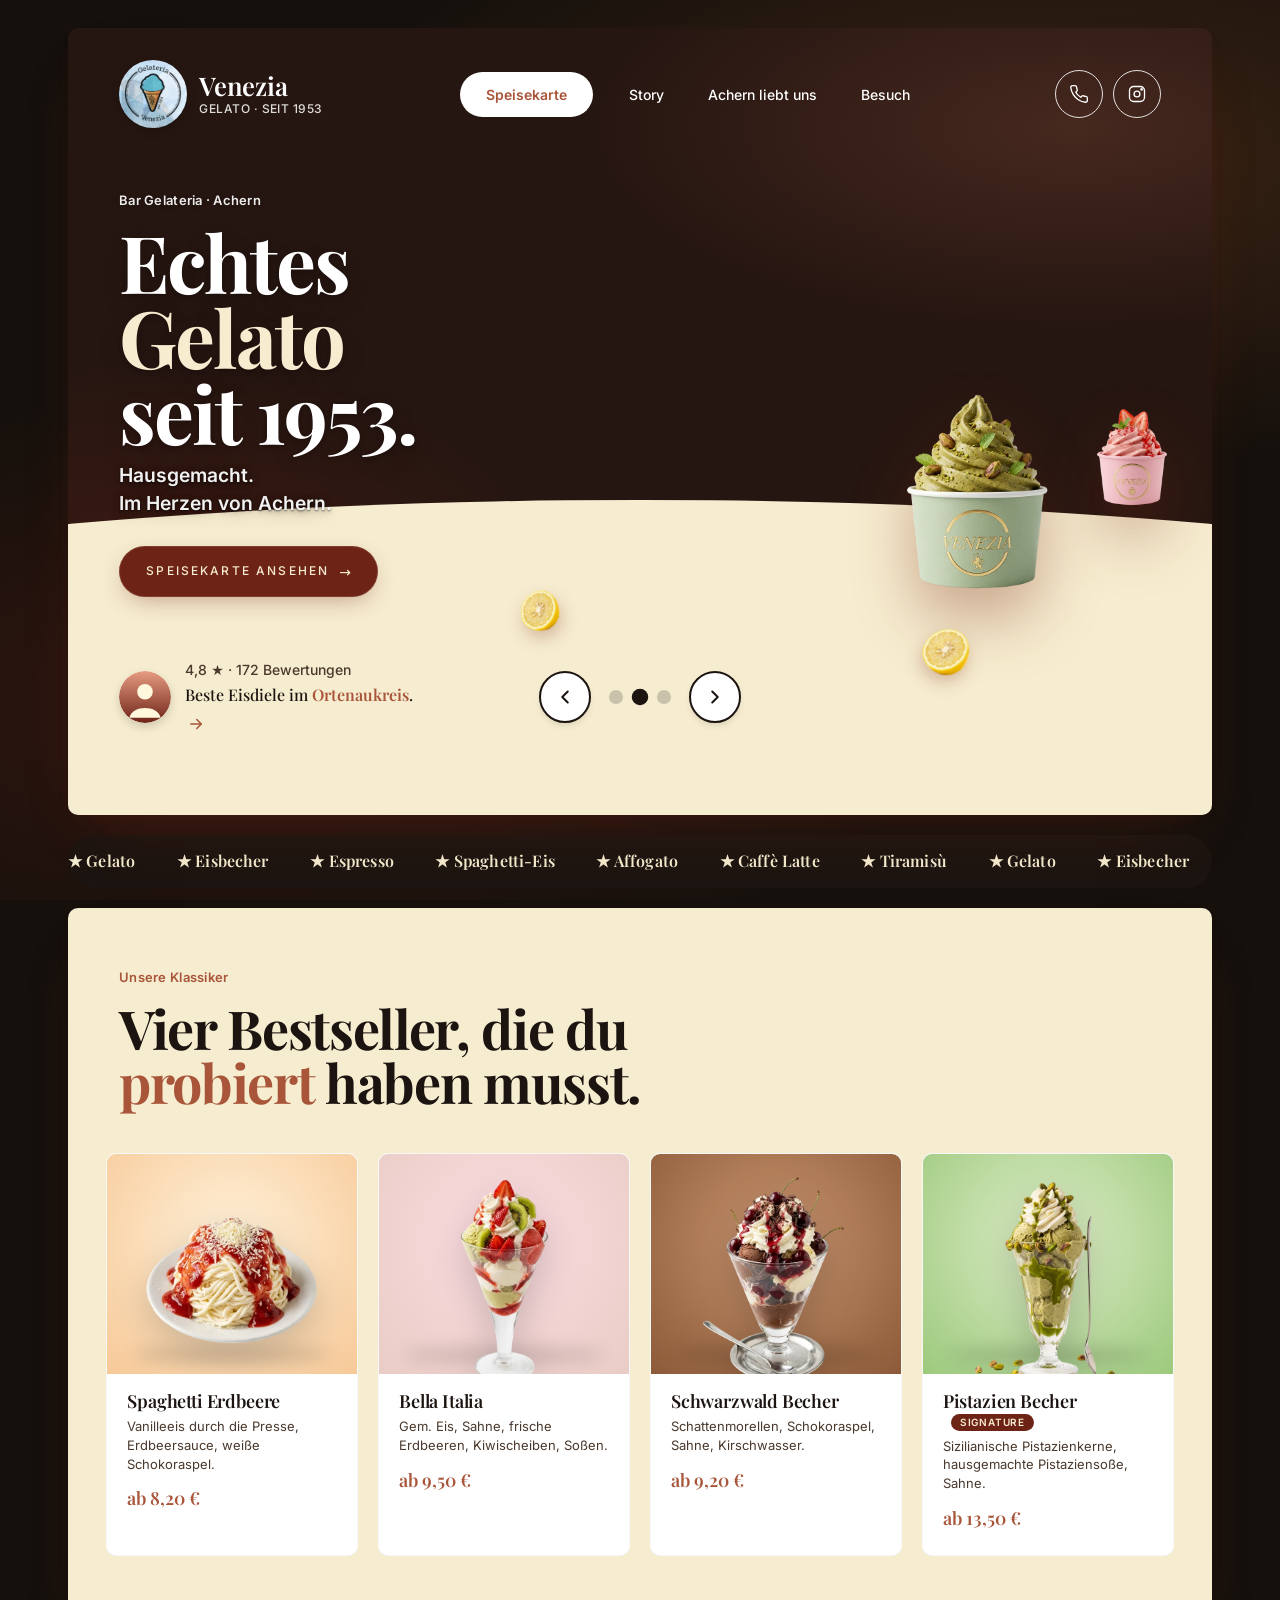
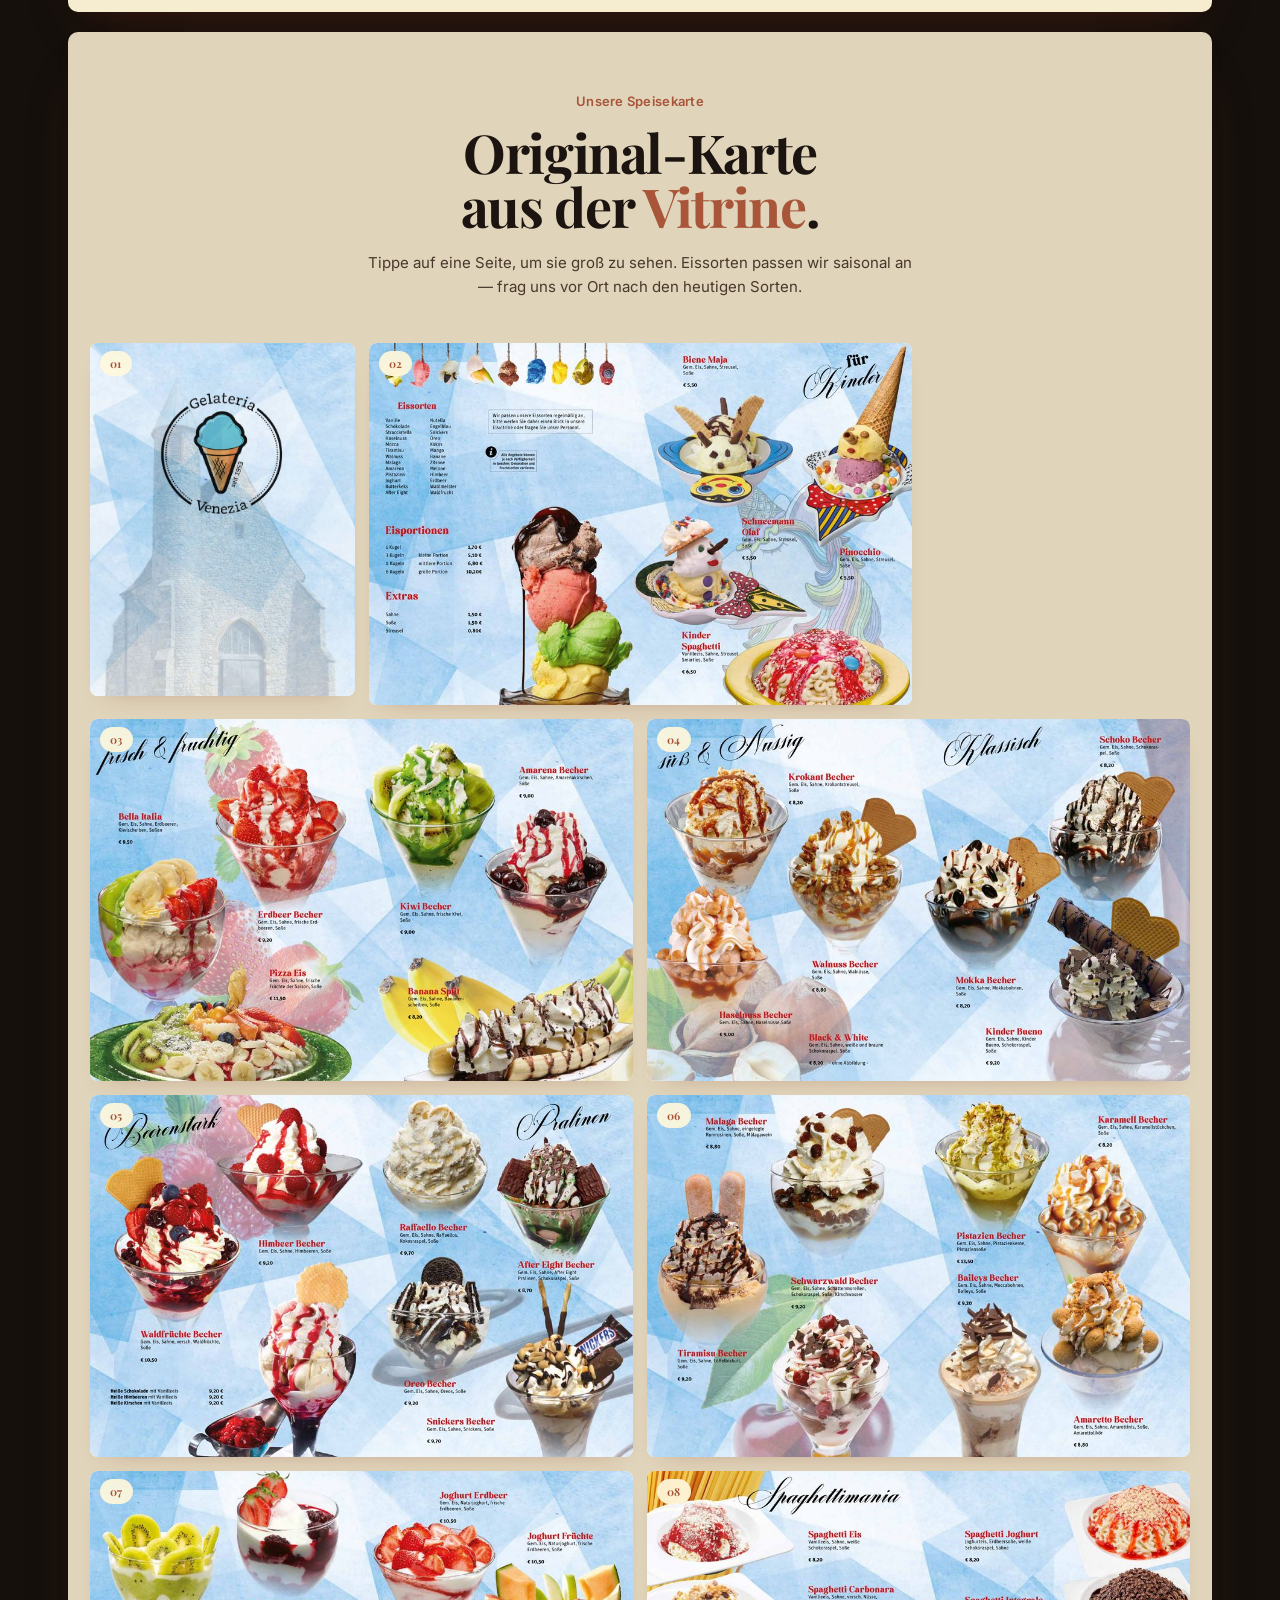
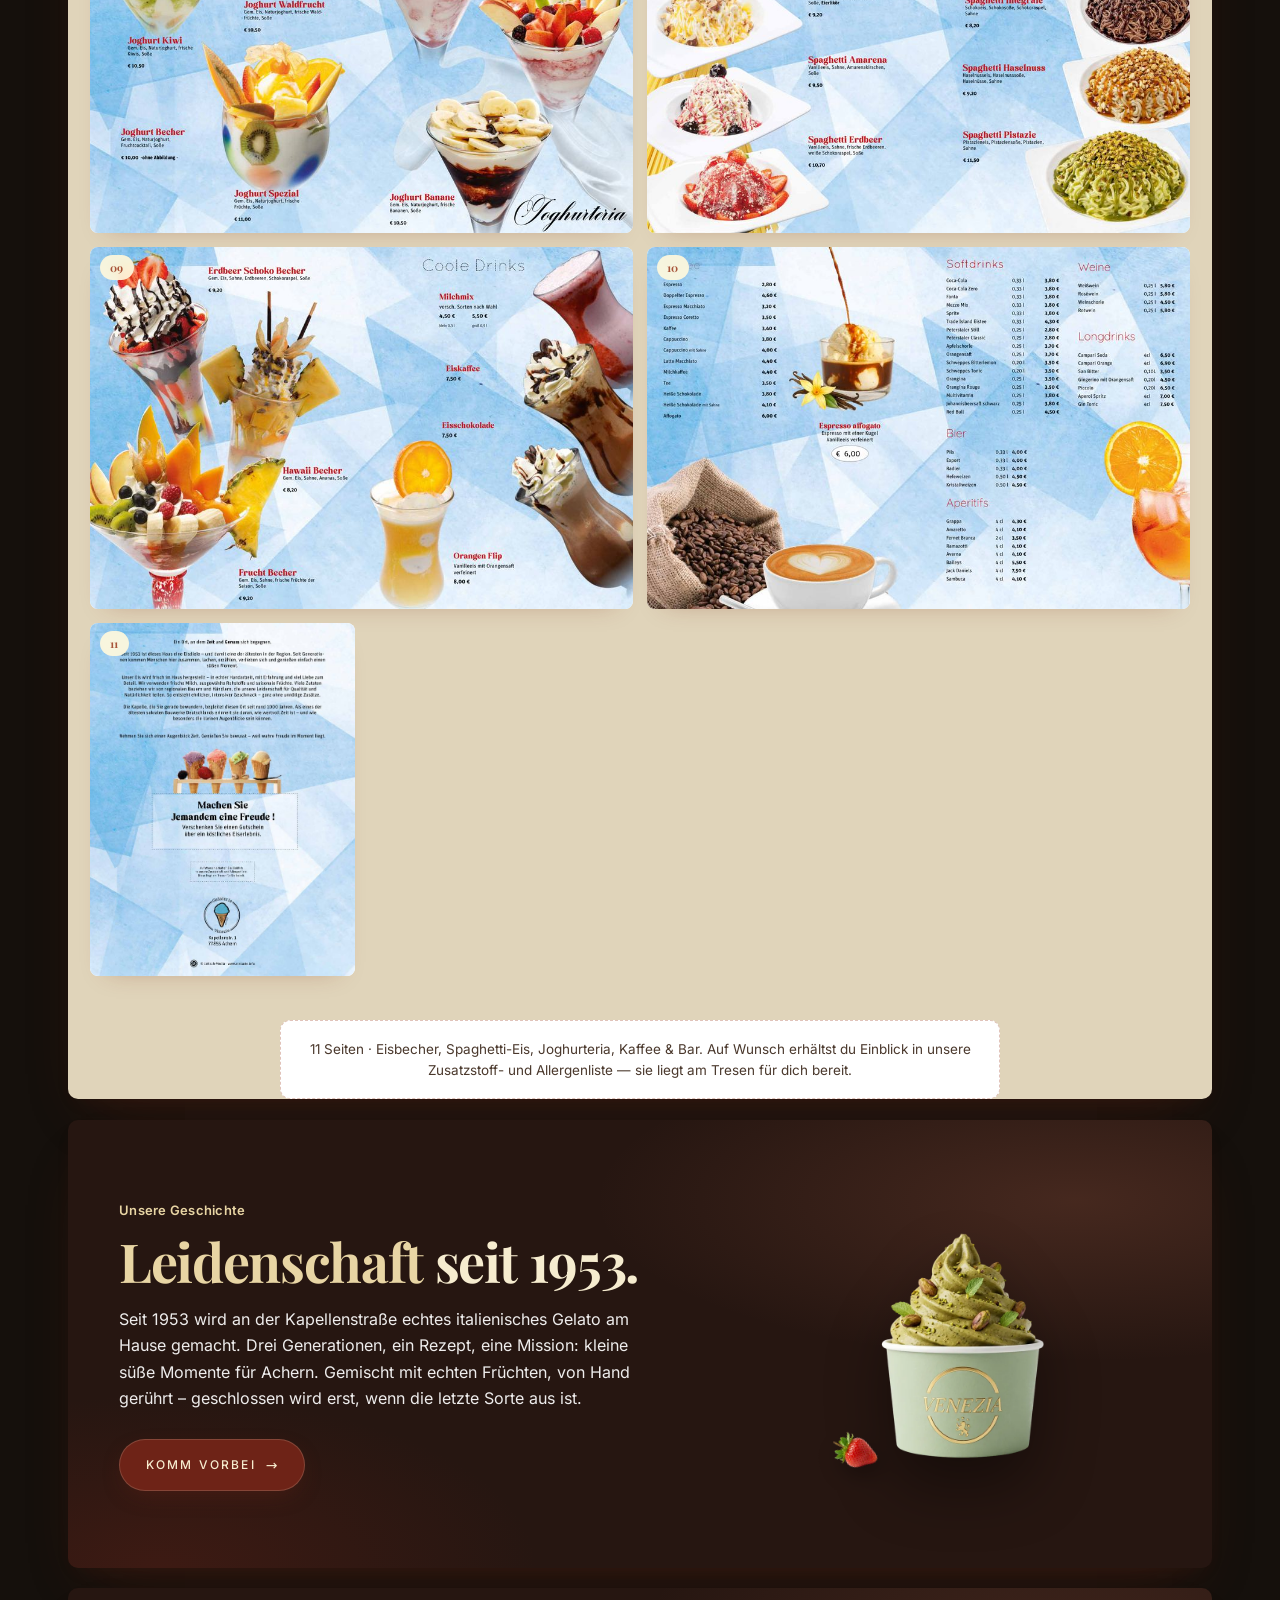
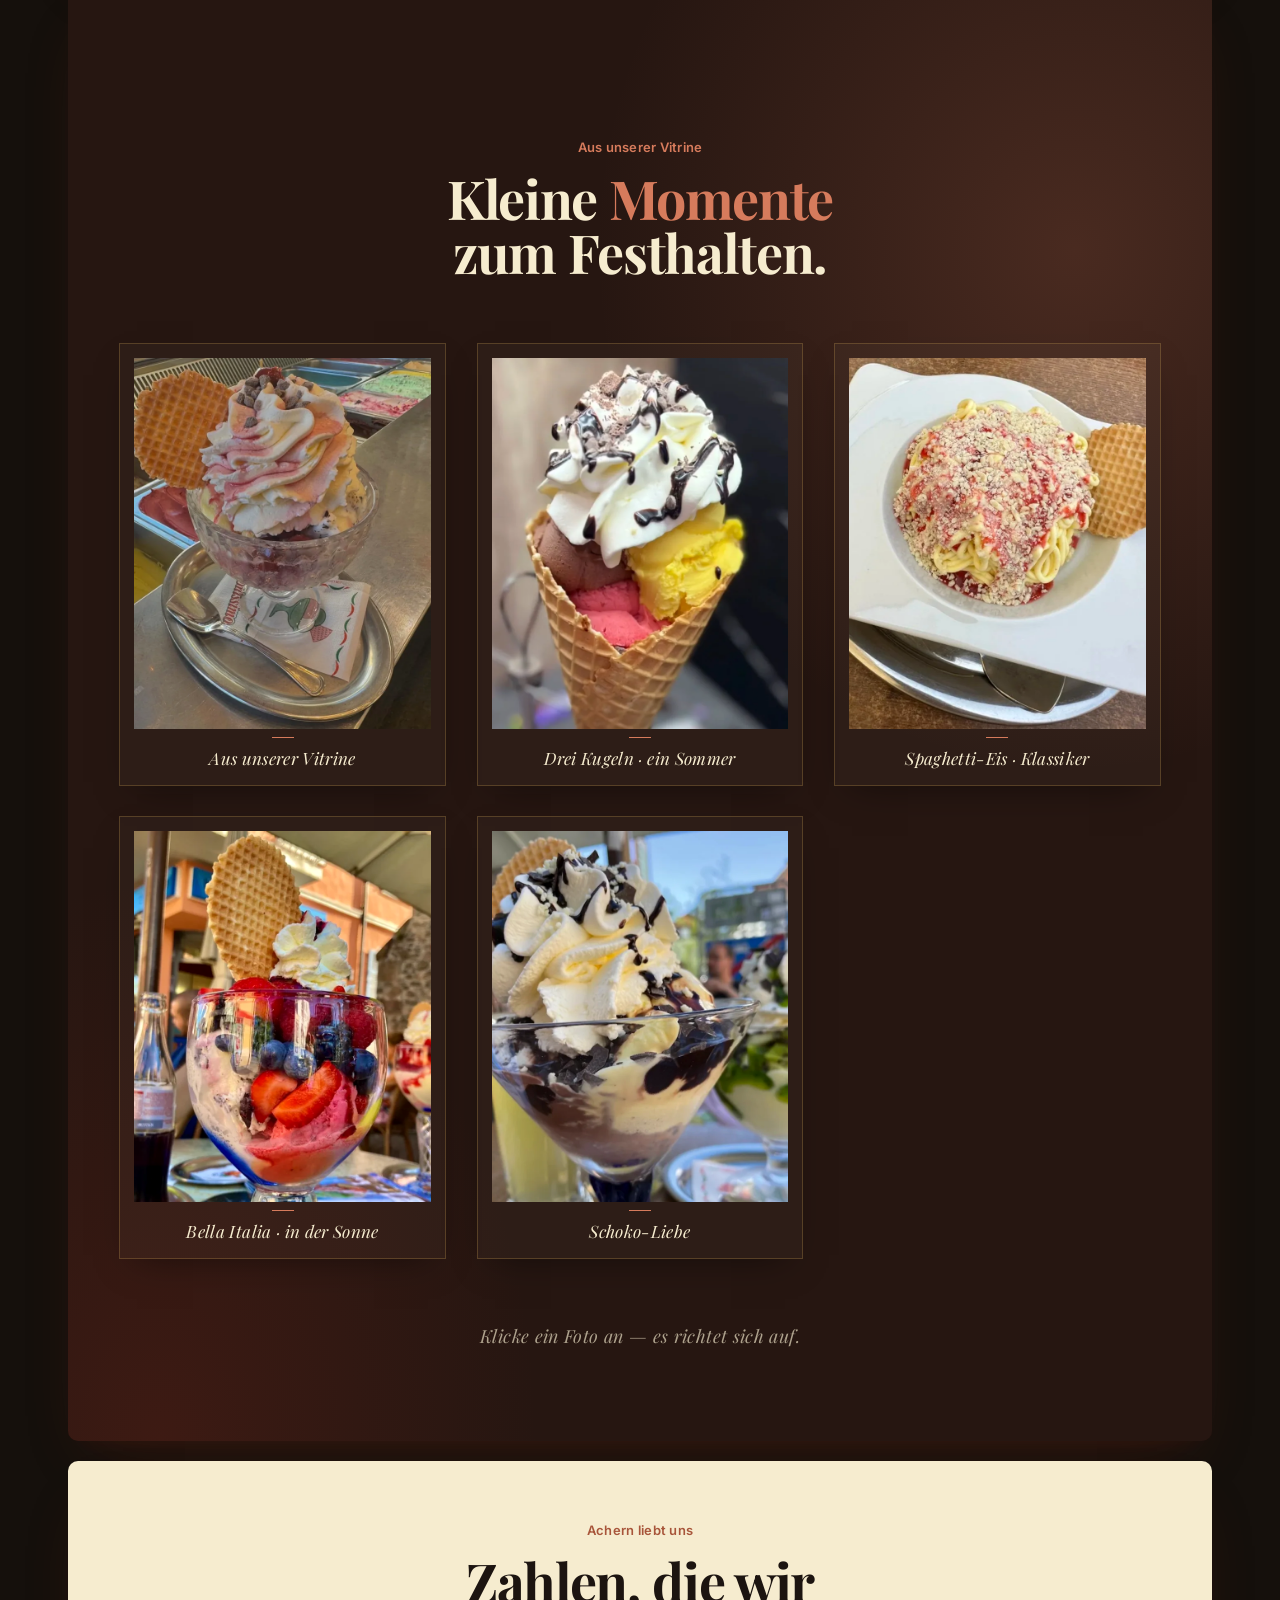
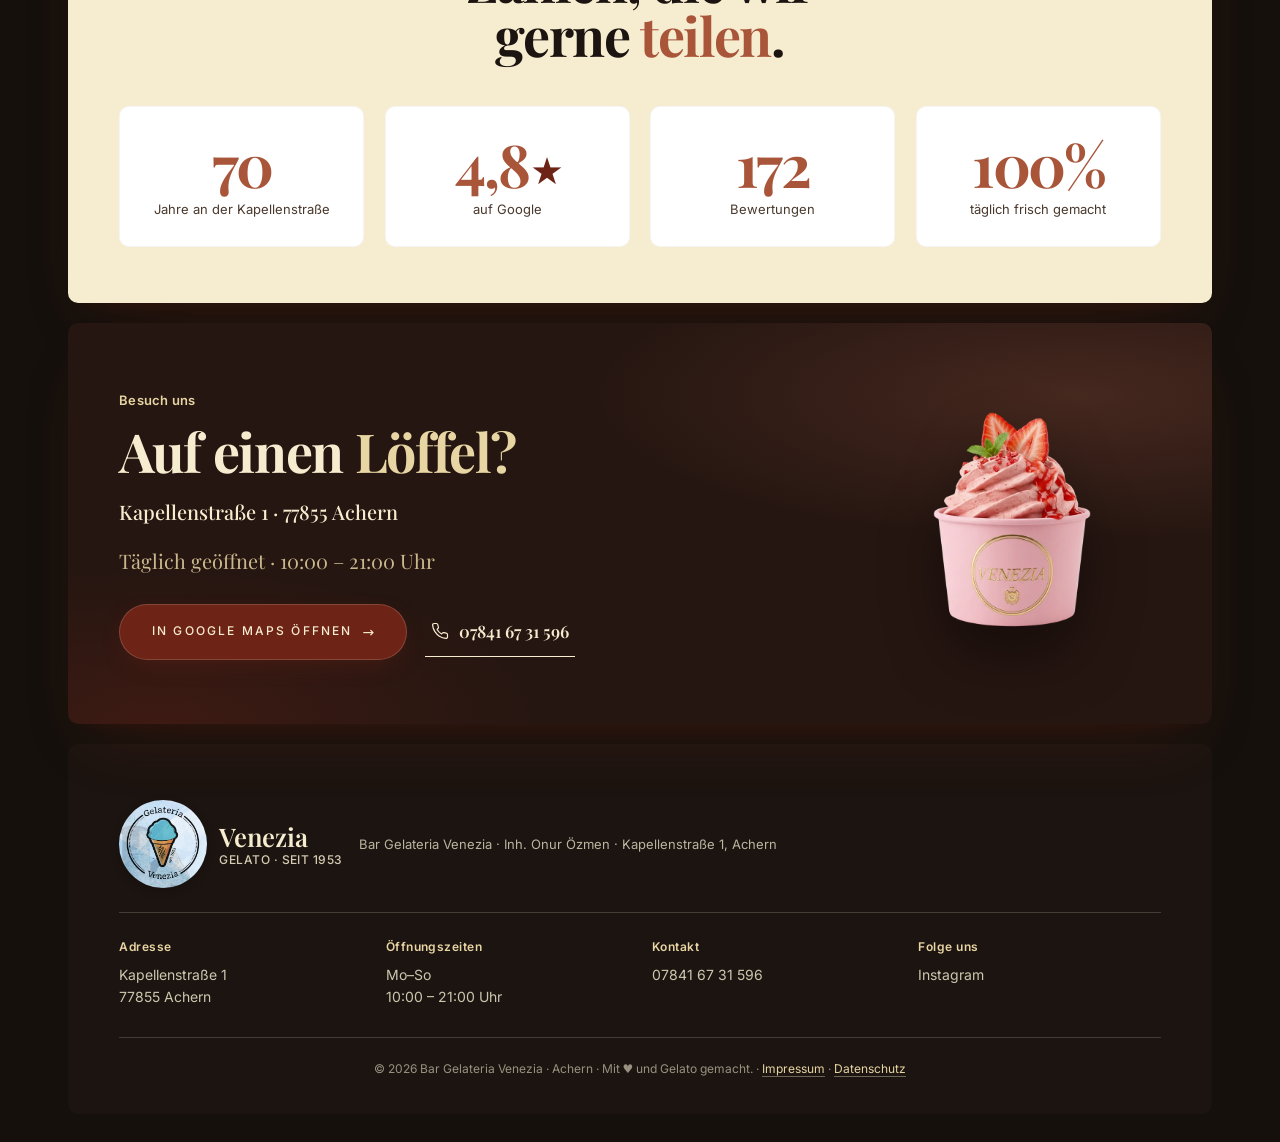
==== index.html @ 0bed1094 "Saubere Version: korrekte Ordnerstruktur (Impressum, Datenschutz, neues Logo, lokale Fonts)" ====
<!DOCTYPE html>
<html lang="de">
<head>
  <meta charset="UTF-8" />
  <meta name="viewport" content="width=device-width, initial-scale=1.0" />
  <title>Bar Gelateria Venezia · Echtes italienisches Gelato in Achern seit 1953</title>
  <meta name="description" content="Hausgemachtes italienisches Gelato, Eisbecher, Espresso und Spaghetti-Eis. Kapellenstraße 1, 77855 Achern. Täglich geöffnet 10:00 – 21:00." />
  <meta name="theme-color" content="#6E2317" />

  <!-- Lokale Google Fonts — DSGVO-konform, keine Verbindung zu Google-Servern -->
  <link rel="stylesheet" href="css/fonts.css?v=1" />

  <link rel="stylesheet" href="css/style.css?v=60" />

  <!-- Preload the hero cup + first floater so they paint with the first frame. -->
  <link rel="preload" as="image" href="assets/images/cup-strawberry.webp" fetchpriority="high" />
  <link rel="preload" as="image" href="assets/images/strawberry.webp" />
  <link rel="icon" type="image/png" href="Logo/logo-venezia-round.png" />

  <!-- Mark JS active so CSS can gate the entrance animations. Inline so it
       runs before first paint and there's no flash of un-animated content. -->
  <script>document.documentElement.classList.add('js');</script>
</head>
<body>
  <main class="page">

    <!-- ─────────── HERO CARD ─────────── -->
    <article class="card card--hero" aria-label="Venezia ice cream hero">
      <div class="pane pane--top"></div>
      <div class="pane pane--bottom"></div>
      <svg class="card-wave" viewBox="0 0 1440 300" preserveAspectRatio="none" aria-hidden="true">
        <path d="M0,140 C 180,40 360,30 540,90 C 760,170 960,230 1160,230 C 1300,230 1380,220 1440,210 L 1440,300 L 0,300 Z" fill="#FFF8DC"/>
      </svg>

      <div class="card-content">
        <nav class="nav" aria-label="Primary">
          <a class="logo" href="#top" aria-label="Venezia Gelato — Startseite">
            <img class="logo__img" src="Logo/logo-venezia-round.png" alt="" />
            <span class="logo__word">Venezia<small>gelato · seit 1953</small></span>
          </a>

          <ul class="nav-links" role="list">
            <li><a href="#speisekarte" class="nav-link nav-link--active" aria-current="page">Speisekarte</a></li>
            <li><a href="#story" class="nav-link">Story</a></li>
            <li><a href="#zahlen" class="nav-link">Achern liebt uns</a></li>
            <li><a href="#besuch" class="nav-link">Besuch</a></li>
          </ul>

          <div class="nav-actions">
            <a href="tel:+4978416731596" class="icon-btn" aria-label="Venezia anrufen">
              <svg viewBox="0 0 24 24" fill="none" stroke="currentColor" stroke-width="1.6" stroke-linecap="round" stroke-linejoin="round" aria-hidden="true">
                <path d="M22 16.92v3a2 2 0 0 1-2.18 2 19.79 19.79 0 0 1-8.63-3.07 19.5 19.5 0 0 1-6-6 19.79 19.79 0 0 1-3.07-8.67A2 2 0 0 1 4.11 2h3a2 2 0 0 1 2 1.72 12.84 12.84 0 0 0 .7 2.81 2 2 0 0 1-.45 2.11L8.09 9.91a16 16 0 0 0 6 6l1.27-1.27a2 2 0 0 1 2.11-.45 12.84 12.84 0 0 0 2.81.7A2 2 0 0 1 22 16.92Z"/>
              </svg>
            </a>
            <a href="https://www.instagram.com/gelateria_venezia_achern/" target="_blank" rel="noopener" class="icon-btn" aria-label="Venezia auf Instagram">
              <svg viewBox="0 0 24 24" fill="none" stroke="currentColor" stroke-width="1.6" stroke-linecap="round" stroke-linejoin="round" aria-hidden="true">
                <rect x="3" y="3" width="18" height="18" rx="5"/>
                <circle cx="12" cy="12" r="3.5"/>
                <circle cx="17.5" cy="6.5" r=".8" fill="currentColor"/>
              </svg>
            </a>
          </div>
        </nav>

        <section class="hero" id="top">
          <div class="hero__copy">
            <p class="hero__eyebrow">Bar Gelateria · Achern</p>
            <h1 class="hero__title">Echtes <br/><span class="hero__accent">Gelato</span> <br/>seit 1953.</h1>
            <p class="hero__sub">Hausgemacht.<br/>Im Herzen von Achern.</p>
            <a class="cta" href="#speisekarte"><span>Speisekarte ansehen</span></a>
          </div>

        </section>

        <section class="card-foot">
          <div class="proof">
            <span class="proof__avatar" aria-hidden="true">
              <svg viewBox="0 0 40 40">
                <defs>
                  <linearGradient id="avatarG" x1="0" x2="0" y1="0" y2="1">
                    <stop offset="0" stop-color="#E69C81"/>
                    <stop offset="1" stop-color="#6E2317"/>
                  </linearGradient>
                </defs>
                <circle cx="20" cy="20" r="20" fill="url(#avatarG)"/>
                <circle cx="20" cy="16" r="6" fill="#FFF8DC"/>
                <path d="M8 36 C 10 26 30 26 32 36 Z" fill="#FFF8DC"/>
              </svg>
            </span>
            <div class="proof__text">
              <p class="proof__top">4,8 ★ · 172 Bewertungen</p>
              <p class="proof__bot">Beste Eisdiele im <span>Ortenaukreis</span>.</p>
              <a class="proof__link" href="#zahlen" aria-label="Mehr über uns">
                <svg viewBox="0 0 24 24" fill="none" stroke="currentColor" stroke-width="2" stroke-linecap="round" stroke-linejoin="round">
                  <path d="M5 12h14"/><path d="M13 6l6 6-6 6"/>
                </svg>
              </a>
            </div>
          </div>

          <div class="carousel-controls">
            <button class="round-btn" aria-label="Vorherige Sorte">
              <svg viewBox="0 0 24 24" fill="none" stroke="currentColor" stroke-width="1.6" stroke-linecap="round" stroke-linejoin="round"><path d="M15 6l-6 6 6 6"/></svg>
            </button>
            <div class="dots" role="tablist" aria-label="Sorten-Slides">
              <button class="dot dot--active" role="tab" aria-selected="true" aria-label="Erdbeere"></button>
              <button class="dot" role="tab" aria-selected="false" aria-label="Zitrone"></button>
              <button class="dot" role="tab" aria-selected="false" aria-label="Pistazie"></button>
            </div>
            <button class="round-btn" aria-label="Nächste Sorte">
              <svg viewBox="0 0 24 24" fill="none" stroke="currentColor" stroke-width="1.6" stroke-linecap="round" stroke-linejoin="round"><path d="M9 6l6 6-6 6"/></svg>
            </button>
          </div>
        </section>
      </div>

      <img class="cup cup--bg"   id="cup-bg"   src="assets/images/cup-pistachio.webp"  alt="Pistazie Gelato (Hintergrund)" />
      <img class="cup cup--mid"  id="cup-mid"  src="assets/images/cup-lemon.webp"      alt="Zitrone Gelato (Mitte)" />
      <img class="cup cup--hero" id="cup-hero" src="assets/images/cup-strawberry.webp" alt="Erdbeer Sorbet (Hauptmotiv)" fetchpriority="high" decoding="async" />

      <img class="straw straw--1" id="floater-1" src="assets/images/strawberry.webp" alt="" aria-hidden="true" />
      <img class="straw straw--2" id="floater-2" src="assets/images/strawberry.webp" alt="" aria-hidden="true" />
    </article>

    <!-- ─────────── TICKER ─────────── -->
    <div class="ticker" aria-label="Unsere Spezialitäten">
      <div class="ticker__track">
        <span>★ Gelato</span><span>★ Eisbecher</span><span>★ Espresso</span><span>★ Spaghetti-Eis</span><span>★ Affogato</span><span>★ Caffè Latte</span><span>★ Tiramisù</span>
        <span>★ Gelato</span><span>★ Eisbecher</span><span>★ Espresso</span><span>★ Spaghetti-Eis</span><span>★ Affogato</span><span>★ Caffè Latte</span><span>★ Tiramisù</span>
      </div>
    </div>

    <!-- ─────────── KLASSIKER ─────────── -->
    <section class="card card--cream" id="klassiker">
      <header class="section-head reveal reveal--up">
        <p class="kicker">Unsere Klassiker</p>
        <h2 class="section-title">Vier Bestseller, die du <span class="section-title__accent">probiert</span> haben musst.</h2>
      </header>

      <ul class="prod-grid reveal reveal--stagger" role="list">
        <li class="prod">
          <div class="prod__media prod__media--cream-warm">
            <img src="assets/images/spaghetti-eis.webp" alt="Spaghetti-Eis Klassiker" />
          </div>
          <div class="prod__meta">
            <h3 class="prod__name">Spaghetti Erdbeere</h3>
            <p class="prod__desc">Vanilleeis durch die Presse, Erdbeersauce, weiße Schokoraspel.</p>
            <div class="prod__row">
              <span class="prod__price">ab 8,20 €</span>
            </div>
          </div>
        </li>

        <li class="prod">
          <div class="prod__media prod__media--pink">
            <img src="assets/images/bella-italia.webp" alt="Bella Italia Eisbecher" />
          </div>
          <div class="prod__meta">
            <h3 class="prod__name">Bella Italia</h3>
            <p class="prod__desc">Gem. Eis, Sahne, frische Erdbeeren, Kiwischeiben, Soßen.</p>
            <div class="prod__row">
              <span class="prod__price">ab 9,50 €</span>
            </div>
          </div>
        </li>

        <li class="prod">
          <div class="prod__media prod__media--brown">
            <img src="assets/images/schwarzwald-becher.webp" alt="Schwarzwald Becher" />
          </div>
          <div class="prod__meta">
            <h3 class="prod__name">Schwarzwald Becher</h3>
            <p class="prod__desc">Schattenmorellen, Schokoraspel, Sahne, Kirschwasser.</p>
            <div class="prod__row">
              <span class="prod__price">ab 9,20 €</span>
            </div>
          </div>
        </li>

        <li class="prod prod--feature">
          <div class="prod__media prod__media--green">
            <img src="assets/images/pistazien-becher.webp" alt="Pistazien Becher — unsere Signature" />
          </div>
          <div class="prod__meta">
            <h3 class="prod__name">Pistazien Becher <span class="prod__tag">Signature</span></h3>
            <p class="prod__desc">Sizilianische Pistazienkerne, hausgemachte Pistaziensoße, Sahne.</p>
            <div class="prod__row">
              <span class="prod__price">ab 13,50 €</span>
            </div>
          </div>
        </li>
      </ul>
    </section>

    <!-- ─────────── SPEISEKARTE (PDF-Galerie) ─────────── -->
    <section class="card card--cream speisekarte" id="speisekarte">
      <header class="section-head section-head--center reveal reveal--up">
        <p class="kicker">Unsere Speisekarte</p>
        <h2 class="section-title">Original-Karte aus der <span class="section-title__accent">Vitrine</span>.</h2>
        <p class="menu-intro">Tippe auf eine Seite, um sie groß zu sehen. Eissorten passen wir saisonal an &mdash; frag uns vor Ort nach den heutigen Sorten.</p>
      </header>

      <ul class="menu-gallery reveal reveal--up" role="list">
        <li><button class="menu-page" type="button" data-page="1"  aria-label="Seite 1 vergrößern">
          <img src="assets/menu/page-01-thumb.jpg" alt="Cover" loading="lazy" width="675" height="900" />
          <span class="menu-page__num">01</span>
        </button></li>
        <li class="menu-gallery__wide"><button class="menu-page" type="button" data-page="2" aria-label="Seite 2 vergrößern">
          <img src="assets/menu/page-02-thumb.jpg" alt="Eissorten &amp; Für Kinder" loading="lazy" width="900" height="600" />
          <span class="menu-page__num">02</span>
        </button></li>
        <li class="menu-gallery__wide"><button class="menu-page" type="button" data-page="3" aria-label="Seite 3 vergrößern">
          <img src="assets/menu/page-03-thumb.jpg" alt="Frisch &amp; Fruchtig" loading="lazy" width="900" height="600" />
          <span class="menu-page__num">03</span>
        </button></li>
        <li class="menu-gallery__wide"><button class="menu-page" type="button" data-page="4" aria-label="Seite 4 vergrößern">
          <img src="assets/menu/page-04-thumb.jpg" alt="Süß &amp; Nussig" loading="lazy" width="900" height="600" />
          <span class="menu-page__num">04</span>
        </button></li>
        <li class="menu-gallery__wide"><button class="menu-page" type="button" data-page="5" aria-label="Seite 5 vergrößern">
          <img src="assets/menu/page-05-thumb.jpg" alt="Beerenstark &amp; Pralinen" loading="lazy" width="900" height="600" />
          <span class="menu-page__num">05</span>
        </button></li>
        <li class="menu-gallery__wide"><button class="menu-page" type="button" data-page="6" aria-label="Seite 6 vergrößern">
          <img src="assets/menu/page-06-thumb.jpg" alt="Mit Schuss" loading="lazy" width="900" height="600" />
          <span class="menu-page__num">06</span>
        </button></li>
        <li class="menu-gallery__wide"><button class="menu-page" type="button" data-page="7" aria-label="Seite 7 vergrößern">
          <img src="assets/menu/page-07-thumb.jpg" alt="Joghurteria" loading="lazy" width="900" height="600" />
          <span class="menu-page__num">07</span>
        </button></li>
        <li class="menu-gallery__wide"><button class="menu-page" type="button" data-page="8" aria-label="Seite 8 vergrößern">
          <img src="assets/menu/page-08-thumb.jpg" alt="Spaghettimania" loading="lazy" width="900" height="600" />
          <span class="menu-page__num">08</span>
        </button></li>
        <li class="menu-gallery__wide"><button class="menu-page" type="button" data-page="9" aria-label="Seite 9 vergrößern">
          <img src="assets/menu/page-09-thumb.jpg" alt="Coole Drinks" loading="lazy" width="900" height="600" />
          <span class="menu-page__num">09</span>
        </button></li>
        <li class="menu-gallery__wide"><button class="menu-page" type="button" data-page="10" aria-label="Seite 10 vergrößern">
          <img src="assets/menu/page-10-thumb.jpg" alt="Kaffee &amp; Bar" loading="lazy" width="900" height="600" />
          <span class="menu-page__num">10</span>
        </button></li>
        <li><button class="menu-page" type="button" data-page="11" aria-label="Seite 11 vergrößern">
          <img src="assets/menu/page-11-thumb.jpg" alt="Über uns &amp; Geschichte" loading="lazy" width="675" height="900" />
          <span class="menu-page__num">11</span>
        </button></li>
      </ul>

      <p class="menu-foot">11 Seiten &middot; Eisbecher, Spaghetti-Eis, Joghurteria, Kaffee &amp; Bar. Auf Wunsch erhältst du Einblick in unsere Zusatzstoff- und Allergenliste &mdash; sie liegt am Tresen für dich bereit.</p>
    </section>

    <!-- Lightbox dialog for full-size menu pages -->
    <dialog id="menu-lightbox" class="lightbox" aria-label="Speisekarte vergrößert">
      <button class="lightbox__close" type="button" aria-label="Schließen">
        <svg viewBox="0 0 24 24" fill="none" stroke="currentColor" stroke-width="2" stroke-linecap="round"><path d="M6 6l12 12M18 6l-6 12"/></svg>
      </button>
      <button class="lightbox__nav lightbox__nav--prev" type="button" aria-label="Vorherige Seite">
        <svg viewBox="0 0 24 24" fill="none" stroke="currentColor" stroke-width="2" stroke-linecap="round" stroke-linejoin="round"><path d="M15 6l-6 6 6 6"/></svg>
      </button>
      <figure class="lightbox__stage">
        <img class="lightbox__img" src="" alt="" />
        <figcaption class="lightbox__counter"><span class="lightbox__current">1</span> / <span class="lightbox__total">11</span></figcaption>
      </figure>
      <button class="lightbox__nav lightbox__nav--next" type="button" aria-label="Nächste Seite">
        <svg viewBox="0 0 24 24" fill="none" stroke="currentColor" stroke-width="2" stroke-linecap="round" stroke-linejoin="round"><path d="M9 6l6 6-6 6"/></svg>
      </button>
    </dialog>


    <!-- ─────────── STORY ─────────── -->
    <section class="card card--red story-card" id="story">
      <div class="story-card__copy reveal reveal--left">
        <p class="kicker kicker--light">Unsere Geschichte</p>
        <h2 class="section-title section-title--light">
          <span class="section-title__accent">Leidenschaft</span> seit 1953.
        </h2>
        <p class="story-card__body">
          Seit 1953 wird an der Kapellenstraße echtes italienisches Gelato am Hause gemacht. Drei Generationen, ein Rezept, eine Mission: kleine süße Momente für Achern. Gemischt mit echten Früchten, von Hand gerührt – geschlossen wird erst, wenn die letzte Sorte aus ist.
        </p>
        <a class="cta cta--light" href="#besuch"><span>Komm vorbei</span></a>
      </div>
      <div class="story-card__art reveal reveal--right" aria-hidden="true">
        <img src="assets/images/cup-pistachio.webp" alt="" class="story-card__cup" />
        <img src="assets/images/strawberry.webp"   alt="" class="story-card__berry" />
      </div>
    </section>

    <!-- ─────────── GALERIE (polaroid wall) ─────────── -->
    <section class="card card--cream gallery-card" id="galerie" aria-label="Polaroid-Galerie">
      <header class="section-head section-head--center reveal reveal--up">
        <p class="kicker">Aus unserer Vitrine</p>
        <h2 class="section-title">Kleine <span class="section-title__accent">Momente</span> zum Festhalten.</h2>
      </header>

      <div class="polaroid-wall" aria-hidden="true">
        <!-- Tape strip pinned at top -->
        <span class="polaroid-wall__tape polaroid-wall__tape--1"></span>
        <span class="polaroid-wall__tape polaroid-wall__tape--2"></span>

        <figure class="polaroid polaroid--1">
          <img src="assets/gallery/eisbecher-vitrine.webp" alt="Eisbecher vor der Vitrine" loading="lazy" />
          <figcaption>Aus unserer Vitrine</figcaption>
        </figure>
        <figure class="polaroid polaroid--3">
          <img src="assets/gallery/kugel-tripple.webp" alt="Hörnchen mit drei Kugeln" loading="lazy" />
          <figcaption>Drei Kugeln · ein Sommer</figcaption>
        </figure>
        <figure class="polaroid polaroid--4">
          <img src="assets/gallery/spaghetti-eis.webp" alt="Spaghetti-Eis Klassiker" loading="lazy" />
          <figcaption>Spaghetti-Eis · Klassiker</figcaption>
        </figure>
        <figure class="polaroid polaroid--5">
          <img src="assets/gallery/pizza-eis.webp" alt="Eisbecher mit frischen Beeren" loading="lazy" />
          <figcaption>Bella Italia · in der Sonne</figcaption>
        </figure>
        <figure class="polaroid polaroid--6">
          <img src="assets/gallery/schoko-becher.webp" alt="Schokoladen-Eisbecher" loading="lazy" />
          <figcaption>Schoko-Liebe</figcaption>
        </figure>
      </div>

      <p class="gallery-card__foot">Klicke ein Foto an &mdash; es richtet sich auf.</p>
    </section>

    <!-- ─────────── ZAHLEN / NUMBERS ─────────── -->
    <section class="card card--cream zahlen" id="zahlen">
      <header class="section-head section-head--center reveal reveal--up">
        <p class="kicker">Achern liebt uns</p>
        <h2 class="section-title">Zahlen, die wir gerne <span class="section-title__accent">teilen</span>.</h2>
      </header>

      <ul class="stat-grid reveal reveal--stagger" role="list">
        <li class="stat">
          <span class="stat__num">70</span>
          <span class="stat__lbl">Jahre an der Kapellenstraße</span>
        </li>
        <li class="stat">
          <span class="stat__num">4,8<small>★</small></span>
          <span class="stat__lbl">auf Google</span>
        </li>
        <li class="stat">
          <span class="stat__num">172</span>
          <span class="stat__lbl">Bewertungen</span>
        </li>
        <li class="stat">
          <span class="stat__num">100%</span>
          <span class="stat__lbl">täglich frisch gemacht</span>
        </li>
      </ul>
    </section>

    <!-- ─────────── VISIT ─────────── -->
    <section class="card card--red visit" id="besuch">
      <div class="visit__copy reveal reveal--left">
        <p class="kicker kicker--light">Besuch uns</p>
        <h2 class="section-title section-title--light">
          Auf einen <span class="section-title__accent">Löffel?</span>
        </h2>
        <p class="visit__lead">Kapellenstraße 1 · 77855 Achern</p>
        <p class="visit__lead visit__lead--dim">Täglich geöffnet · 10:00 – 21:00 Uhr</p>
        <div class="visit__cta-row">
          <a class="cta cta--light cta--big" href="https://www.google.com/maps/search/?api=1&query=Bar+Gelateria+Venezia+Kapellenstra%C3%9Fe+1+Achern" target="_blank" rel="noopener">
            <span>In Google Maps öffnen</span>
          </a>
          <a class="cta-link" href="tel:+4978416731596">
            <svg viewBox="0 0 24 24" fill="none" stroke="currentColor" stroke-width="1.6" stroke-linecap="round" stroke-linejoin="round" aria-hidden="true">
              <path d="M22 16.92v3a2 2 0 0 1-2.18 2 19.79 19.79 0 0 1-8.63-3.07 19.5 19.5 0 0 1-6-6 19.79 19.79 0 0 1-3.07-8.67A2 2 0 0 1 4.11 2h3a2 2 0 0 1 2 1.72 12.84 12.84 0 0 0 .7 2.81 2 2 0 0 1-.45 2.11L8.09 9.91a16 16 0 0 0 6 6l1.27-1.27a2 2 0 0 1 2.11-.45 12.84 12.84 0 0 0 2.81.7A2 2 0 0 1 22 16.92Z"/>
            </svg>
            <span>07841 67 31 596</span>
          </a>
        </div>
      </div>
      <img class="visit__cup reveal reveal--right" src="assets/images/cup-strawberry.webp" alt="" aria-hidden="true" />
    </section>

    <!-- ─────────── FOOTER ─────────── -->
    <footer class="foot">
      <div class="foot__brand">
        <a class="logo logo--dark" href="#top">
          <img class="logo__img logo__img--lg" src="Logo/logo-venezia-round.png" alt="" />
          <span class="logo__word">Venezia<small>gelato · seit 1953</small></span>
        </a>
        <p class="foot__tag">Bar Gelateria Venezia · Inh. Onur Özmen · Kapellenstraße 1, Achern</p>
      </div>

      <ul class="foot__cols" role="list">
        <li>
          <h5>Adresse</h5>
          <p>Kapellenstraße 1<br/>77855 Achern</p>
        </li>
        <li>
          <h5>Öffnungszeiten</h5>
          <p>Mo–So<br/>10:00 – 21:00 Uhr</p>
        </li>
        <li>
          <h5>Kontakt</h5>
          <p><a href="tel:+4978416731596">07841 67 31 596</a></p>
        </li>
        <li>
          <h5>Folge uns</h5>
          <p><a href="https://www.instagram.com/gelateria_venezia_achern/" target="_blank" rel="noopener">Instagram</a></p>
        </li>
      </ul>

      <p class="foot__copy">© <span id="year"></span> Bar Gelateria Venezia · Achern · Mit ♥ und Gelato gemacht. · <a href="impressum.html">Impressum</a> · <a href="datenschutz.html">Datenschutz</a></p>
    </footer>

  </main>

  <script src="js/main.js?v=6" defer></script>
</body>
</html>
---- css/fonts.css ----
/* Lokale Google Fonts (Inter + Playfair Display) — DSGVO-konform, keine Google-Server-Verbindung */
/* cyrillic-ext */
@font-face {
  font-family: 'Inter';
  font-style: normal;
  font-weight: 300;
  font-display: swap;
  src: url(../fonts/UcC73FwrK3iLTeHuS_nVMrMxCp50SjIa2JL7SUc.woff2) format('woff2');
  unicode-range: U+0460-052F, U+1C80-1C8A, U+20B4, U+2DE0-2DFF, U+A640-A69F, U+FE2E-FE2F;
}
/* cyrillic */
@font-face {
  font-family: 'Inter';
  font-style: normal;
  font-weight: 300;
  font-display: swap;
  src: url(../fonts/UcC73FwrK3iLTeHuS_nVMrMxCp50SjIa0ZL7SUc.woff2) format('woff2');
  unicode-range: U+0301, U+0400-045F, U+0490-0491, U+04B0-04B1, U+2116;
}
/* greek-ext */
@font-face {
  font-family: 'Inter';
  font-style: normal;
  font-weight: 300;
  font-display: swap;
  src: url(../fonts/UcC73FwrK3iLTeHuS_nVMrMxCp50SjIa2ZL7SUc.woff2) format('woff2');
  unicode-range: U+1F00-1FFF;
}
/* greek */
@font-face {
  font-family: 'Inter';
  font-style: normal;
  font-weight: 300;
  font-display: swap;
  src: url(../fonts/UcC73FwrK3iLTeHuS_nVMrMxCp50SjIa1pL7SUc.woff2) format('woff2');
  unicode-range: U+0370-0377, U+037A-037F, U+0384-038A, U+038C, U+038E-03A1, U+03A3-03FF;
}
/* vietnamese */
@font-face {
  font-family: 'Inter';
  font-style: normal;
  font-weight: 300;
  font-display: swap;
  src: url(../fonts/UcC73FwrK3iLTeHuS_nVMrMxCp50SjIa2pL7SUc.woff2) format('woff2');
  unicode-range: U+0102-0103, U+0110-0111, U+0128-0129, U+0168-0169, U+01A0-01A1, U+01AF-01B0, U+0300-0301, U+0303-0304, U+0308-0309, U+0323, U+0329, U+1EA0-1EF9, U+20AB;
}
/* latin-ext */
@font-face {
  font-family: 'Inter';
  font-style: normal;
  font-weight: 300;
  font-display: swap;
  src: url(../fonts/UcC73FwrK3iLTeHuS_nVMrMxCp50SjIa25L7SUc.woff2) format('woff2');
  unicode-range: U+0100-02BA, U+02BD-02C5, U+02C7-02CC, U+02CE-02D7, U+02DD-02FF, U+0304, U+0308, U+0329, U+1D00-1DBF, U+1E00-1E9F, U+1EF2-1EFF, U+2020, U+20A0-20AB, U+20AD-20C0, U+2113, U+2C60-2C7F, U+A720-A7FF;
}
/* latin */
@font-face {
  font-family: 'Inter';
  font-style: normal;
  font-weight: 300;
  font-display: swap;
  src: url(../fonts/UcC73FwrK3iLTeHuS_nVMrMxCp50SjIa1ZL7.woff2) format('woff2');
  unicode-range: U+0000-00FF, U+0131, U+0152-0153, U+02BB-02BC, U+02C6, U+02DA, U+02DC, U+0304, U+0308, U+0329, U+2000-206F, U+20AC, U+2122, U+2191, U+2193, U+2212, U+2215, U+FEFF, U+FFFD;
}
/* cyrillic-ext */
@font-face {
  font-family: 'Inter';
  font-style: normal;
  font-weight: 400;
  font-display: swap;
  src: url(../fonts/UcC73FwrK3iLTeHuS_nVMrMxCp50SjIa2JL7SUc.woff2) format('woff2');
  unicode-range: U+0460-052F, U+1C80-1C8A, U+20B4, U+2DE0-2DFF, U+A640-A69F, U+FE2E-FE2F;
}
/* cyrillic */
@font-face {
  font-family: 'Inter';
  font-style: normal;
  font-weight: 400;
  font-display: swap;
  src: url(../fonts/UcC73FwrK3iLTeHuS_nVMrMxCp50SjIa0ZL7SUc.woff2) format('woff2');
  unicode-range: U+0301, U+0400-045F, U+0490-0491, U+04B0-04B1, U+2116;
}
/* greek-ext */
@font-face {
  font-family: 'Inter';
  font-style: normal;
  font-weight: 400;
  font-display: swap;
  src: url(../fonts/UcC73FwrK3iLTeHuS_nVMrMxCp50SjIa2ZL7SUc.woff2) format('woff2');
  unicode-range: U+1F00-1FFF;
}
/* greek */
@font-face {
  font-family: 'Inter';
  font-style: normal;
  font-weight: 400;
  font-display: swap;
  src: url(../fonts/UcC73FwrK3iLTeHuS_nVMrMxCp50SjIa1pL7SUc.woff2) format('woff2');
  unicode-range: U+0370-0377, U+037A-037F, U+0384-038A, U+038C, U+038E-03A1, U+03A3-03FF;
}
/* vietnamese */
@font-face {
  font-family: 'Inter';
  font-style: normal;
  font-weight: 400;
  font-display: swap;
  src: url(../fonts/UcC73FwrK3iLTeHuS_nVMrMxCp50SjIa2pL7SUc.woff2) format('woff2');
  unicode-range: U+0102-0103, U+0110-0111, U+0128-0129, U+0168-0169, U+01A0-01A1, U+01AF-01B0, U+0300-0301, U+0303-0304, U+0308-0309, U+0323, U+0329, U+1EA0-1EF9, U+20AB;
}
/* latin-ext */
@font-face {
  font-family: 'Inter';
  font-style: normal;
  font-weight: 400;
  font-display: swap;
  src: url(../fonts/UcC73FwrK3iLTeHuS_nVMrMxCp50SjIa25L7SUc.woff2) format('woff2');
  unicode-range: U+0100-02BA, U+02BD-02C5, U+02C7-02CC, U+02CE-02D7, U+02DD-02FF, U+0304, U+0308, U+0329, U+1D00-1DBF, U+1E00-1E9F, U+1EF2-1EFF, U+2020, U+20A0-20AB, U+20AD-20C0, U+2113, U+2C60-2C7F, U+A720-A7FF;
}
/* latin */
@font-face {
  font-family: 'Inter';
  font-style: normal;
  font-weight: 400;
  font-display: swap;
  src: url(../fonts/UcC73FwrK3iLTeHuS_nVMrMxCp50SjIa1ZL7.woff2) format('woff2');
  unicode-range: U+0000-00FF, U+0131, U+0152-0153, U+02BB-02BC, U+02C6, U+02DA, U+02DC, U+0304, U+0308, U+0329, U+2000-206F, U+20AC, U+2122, U+2191, U+2193, U+2212, U+2215, U+FEFF, U+FFFD;
}
/* cyrillic-ext */
@font-face {
  font-family: 'Inter';
  font-style: normal;
  font-weight: 500;
  font-display: swap;
  src: url(../fonts/UcC73FwrK3iLTeHuS_nVMrMxCp50SjIa2JL7SUc.woff2) format('woff2');
  unicode-range: U+0460-052F, U+1C80-1C8A, U+20B4, U+2DE0-2DFF, U+A640-A69F, U+FE2E-FE2F;
}
/* cyrillic */
@font-face {
  font-family: 'Inter';
  font-style: normal;
  font-weight: 500;
  font-display: swap;
  src: url(../fonts/UcC73FwrK3iLTeHuS_nVMrMxCp50SjIa0ZL7SUc.woff2) format('woff2');
  unicode-range: U+0301, U+0400-045F, U+0490-0491, U+04B0-04B1, U+2116;
}
/* greek-ext */
@font-face {
  font-family: 'Inter';
  font-style: normal;
  font-weight: 500;
  font-display: swap;
  src: url(../fonts/UcC73FwrK3iLTeHuS_nVMrMxCp50SjIa2ZL7SUc.woff2) format('woff2');
  unicode-range: U+1F00-1FFF;
}
/* greek */
@font-face {
  font-family: 'Inter';
  font-style: normal;
  font-weight: 500;
  font-display: swap;
  src: url(../fonts/UcC73FwrK3iLTeHuS_nVMrMxCp50SjIa1pL7SUc.woff2) format('woff2');
  unicode-range: U+0370-0377, U+037A-037F, U+0384-038A, U+038C, U+038E-03A1, U+03A3-03FF;
}
/* vietnamese */
@font-face {
  font-family: 'Inter';
  font-style: normal;
  font-weight: 500;
  font-display: swap;
  src: url(../fonts/UcC73FwrK3iLTeHuS_nVMrMxCp50SjIa2pL7SUc.woff2) format('woff2');
  unicode-range: U+0102-0103, U+0110-0111, U+0128-0129, U+0168-0169, U+01A0-01A1, U+01AF-01B0, U+0300-0301, U+0303-0304, U+0308-0309, U+0323, U+0329, U+1EA0-1EF9, U+20AB;
}
/* latin-ext */
@font-face {
  font-family: 'Inter';
  font-style: normal;
  font-weight: 500;
  font-display: swap;
  src: url(../fonts/UcC73FwrK3iLTeHuS_nVMrMxCp50SjIa25L7SUc.woff2) format('woff2');
  unicode-range: U+0100-02BA, U+02BD-02C5, U+02C7-02CC, U+02CE-02D7, U+02DD-02FF, U+0304, U+0308, U+0329, U+1D00-1DBF, U+1E00-1E9F, U+1EF2-1EFF, U+2020, U+20A0-20AB, U+20AD-20C0, U+2113, U+2C60-2C7F, U+A720-A7FF;
}
/* latin */
@font-face {
  font-family: 'Inter';
  font-style: normal;
  font-weight: 500;
  font-display: swap;
  src: url(../fonts/UcC73FwrK3iLTeHuS_nVMrMxCp50SjIa1ZL7.woff2) format('woff2');
  unicode-range: U+0000-00FF, U+0131, U+0152-0153, U+02BB-02BC, U+02C6, U+02DA, U+02DC, U+0304, U+0308, U+0329, U+2000-206F, U+20AC, U+2122, U+2191, U+2193, U+2212, U+2215, U+FEFF, U+FFFD;
}
/* cyrillic-ext */
@font-face {
  font-family: 'Inter';
  font-style: normal;
  font-weight: 600;
  font-display: swap;
  src: url(../fonts/UcC73FwrK3iLTeHuS_nVMrMxCp50SjIa2JL7SUc.woff2) format('woff2');
  unicode-range: U+0460-052F, U+1C80-1C8A, U+20B4, U+2DE0-2DFF, U+A640-A69F, U+FE2E-FE2F;
}
/* cyrillic */
@font-face {
  font-family: 'Inter';
  font-style: normal;
  font-weight: 600;
  font-display: swap;
  src: url(../fonts/UcC73FwrK3iLTeHuS_nVMrMxCp50SjIa0ZL7SUc.woff2) format('woff2');
  unicode-range: U+0301, U+0400-045F, U+0490-0491, U+04B0-04B1, U+2116;
}
/* greek-ext */
@font-face {
  font-family: 'Inter';
  font-style: normal;
  font-weight: 600;
  font-display: swap;
  src: url(../fonts/UcC73FwrK3iLTeHuS_nVMrMxCp50SjIa2ZL7SUc.woff2) format('woff2');
  unicode-range: U+1F00-1FFF;
}
/* greek */
@font-face {
  font-family: 'Inter';
  font-style: normal;
  font-weight: 600;
  font-display: swap;
  src: url(../fonts/UcC73FwrK3iLTeHuS_nVMrMxCp50SjIa1pL7SUc.woff2) format('woff2');
  unicode-range: U+0370-0377, U+037A-037F, U+0384-038A, U+038C, U+038E-03A1, U+03A3-03FF;
}
/* vietnamese */
@font-face {
  font-family: 'Inter';
  font-style: normal;
  font-weight: 600;
  font-display: swap;
  src: url(../fonts/UcC73FwrK3iLTeHuS_nVMrMxCp50SjIa2pL7SUc.woff2) format('woff2');
  unicode-range: U+0102-0103, U+0110-0111, U+0128-0129, U+0168-0169, U+01A0-01A1, U+01AF-01B0, U+0300-0301, U+0303-0304, U+0308-0309, U+0323, U+0329, U+1EA0-1EF9, U+20AB;
}
/* latin-ext */
@font-face {
  font-family: 'Inter';
  font-style: normal;
  font-weight: 600;
  font-display: swap;
  src: url(../fonts/UcC73FwrK3iLTeHuS_nVMrMxCp50SjIa25L7SUc.woff2) format('woff2');
  unicode-range: U+0100-02BA, U+02BD-02C5, U+02C7-02CC, U+02CE-02D7, U+02DD-02FF, U+0304, U+0308, U+0329, U+1D00-1DBF, U+1E00-1E9F, U+1EF2-1EFF, U+2020, U+20A0-20AB, U+20AD-20C0, U+2113, U+2C60-2C7F, U+A720-A7FF;
}
/* latin */
@font-face {
  font-family: 'Inter';
  font-style: normal;
  font-weight: 600;
  font-display: swap;
  src: url(../fonts/UcC73FwrK3iLTeHuS_nVMrMxCp50SjIa1ZL7.woff2) format('woff2');
  unicode-range: U+0000-00FF, U+0131, U+0152-0153, U+02BB-02BC, U+02C6, U+02DA, U+02DC, U+0304, U+0308, U+0329, U+2000-206F, U+20AC, U+2122, U+2191, U+2193, U+2212, U+2215, U+FEFF, U+FFFD;
}
/* cyrillic */
@font-face {
  font-family: 'Playfair Display';
  font-style: italic;
  font-weight: 400;
  font-display: swap;
  src: url(../fonts/nuFkD-vYSZviVYUb_rj3ij__anPXDTnohkk72xU.woff2) format('woff2');
  unicode-range: U+0301, U+0400-045F, U+0490-0491, U+04B0-04B1, U+2116;
}
/* vietnamese */
@font-face {
  font-family: 'Playfair Display';
  font-style: italic;
  font-weight: 400;
  font-display: swap;
  src: url(../fonts/nuFkD-vYSZviVYUb_rj3ij__anPXDTnojUk72xU.woff2) format('woff2');
  unicode-range: U+0102-0103, U+0110-0111, U+0128-0129, U+0168-0169, U+01A0-01A1, U+01AF-01B0, U+0300-0301, U+0303-0304, U+0308-0309, U+0323, U+0329, U+1EA0-1EF9, U+20AB;
}
/* latin-ext */
@font-face {
  font-family: 'Playfair Display';
  font-style: italic;
  font-weight: 400;
  font-display: swap;
  src: url(../fonts/nuFkD-vYSZviVYUb_rj3ij__anPXDTnojEk72xU.woff2) format('woff2');
  unicode-range: U+0100-02BA, U+02BD-02C5, U+02C7-02CC, U+02CE-02D7, U+02DD-02FF, U+0304, U+0308, U+0329, U+1D00-1DBF, U+1E00-1E9F, U+1EF2-1EFF, U+2020, U+20A0-20AB, U+20AD-20C0, U+2113, U+2C60-2C7F, U+A720-A7FF;
}
/* latin */
@font-face {
  font-family: 'Playfair Display';
  font-style: italic;
  font-weight: 400;
  font-display: swap;
  src: url(../fonts/nuFkD-vYSZviVYUb_rj3ij__anPXDTnogkk7.woff2) format('woff2');
  unicode-range: U+0000-00FF, U+0131, U+0152-0153, U+02BB-02BC, U+02C6, U+02DA, U+02DC, U+0304, U+0308, U+0329, U+2000-206F, U+20AC, U+2122, U+2191, U+2193, U+2212, U+2215, U+FEFF, U+FFFD;
}
/* cyrillic */
@font-face {
  font-family: 'Playfair Display';
  font-style: italic;
  font-weight: 500;
  font-display: swap;
  src: url(../fonts/nuFkD-vYSZviVYUb_rj3ij__anPXDTnohkk72xU.woff2) format('woff2');
  unicode-range: U+0301, U+0400-045F, U+0490-0491, U+04B0-04B1, U+2116;
}
/* vietnamese */
@font-face {
  font-family: 'Playfair Display';
  font-style: italic;
  font-weight: 500;
  font-display: swap;
  src: url(../fonts/nuFkD-vYSZviVYUb_rj3ij__anPXDTnojUk72xU.woff2) format('woff2');
  unicode-range: U+0102-0103, U+0110-0111, U+0128-0129, U+0168-0169, U+01A0-01A1, U+01AF-01B0, U+0300-0301, U+0303-0304, U+0308-0309, U+0323, U+0329, U+1EA0-1EF9, U+20AB;
}
/* latin-ext */
@font-face {
  font-family: 'Playfair Display';
  font-style: italic;
  font-weight: 500;
  font-display: swap;
  src: url(../fonts/nuFkD-vYSZviVYUb_rj3ij__anPXDTnojEk72xU.woff2) format('woff2');
  unicode-range: U+0100-02BA, U+02BD-02C5, U+02C7-02CC, U+02CE-02D7, U+02DD-02FF, U+0304, U+0308, U+0329, U+1D00-1DBF, U+1E00-1E9F, U+1EF2-1EFF, U+2020, U+20A0-20AB, U+20AD-20C0, U+2113, U+2C60-2C7F, U+A720-A7FF;
}
/* latin */
@font-face {
  font-family: 'Playfair Display';
  font-style: italic;
  font-weight: 500;
  font-display: swap;
  src: url(../fonts/nuFkD-vYSZviVYUb_rj3ij__anPXDTnogkk7.woff2) format('woff2');
  unicode-range: U+0000-00FF, U+0131, U+0152-0153, U+02BB-02BC, U+02C6, U+02DA, U+02DC, U+0304, U+0308, U+0329, U+2000-206F, U+20AC, U+2122, U+2191, U+2193, U+2212, U+2215, U+FEFF, U+FFFD;
}
/* cyrillic */
@font-face {
  font-family: 'Playfair Display';
  font-style: italic;
  font-weight: 600;
  font-display: swap;
  src: url(../fonts/nuFkD-vYSZviVYUb_rj3ij__anPXDTnohkk72xU.woff2) format('woff2');
  unicode-range: U+0301, U+0400-045F, U+0490-0491, U+04B0-04B1, U+2116;
}
/* vietnamese */
@font-face {
  font-family: 'Playfair Display';
  font-style: italic;
  font-weight: 600;
  font-display: swap;
  src: url(../fonts/nuFkD-vYSZviVYUb_rj3ij__anPXDTnojUk72xU.woff2) format('woff2');
  unicode-range: U+0102-0103, U+0110-0111, U+0128-0129, U+0168-0169, U+01A0-01A1, U+01AF-01B0, U+0300-0301, U+0303-0304, U+0308-0309, U+0323, U+0329, U+1EA0-1EF9, U+20AB;
}
/* latin-ext */
@font-face {
  font-family: 'Playfair Display';
  font-style: italic;
  font-weight: 600;
  font-display: swap;
  src: url(../fonts/nuFkD-vYSZviVYUb_rj3ij__anPXDTnojEk72xU.woff2) format('woff2');
  unicode-range: U+0100-02BA, U+02BD-02C5, U+02C7-02CC, U+02CE-02D7, U+02DD-02FF, U+0304, U+0308, U+0329, U+1D00-1DBF, U+1E00-1E9F, U+1EF2-1EFF, U+2020, U+20A0-20AB, U+20AD-20C0, U+2113, U+2C60-2C7F, U+A720-A7FF;
}
/* latin */
@font-face {
  font-family: 'Playfair Display';
  font-style: italic;
  font-weight: 600;
  font-display: swap;
  src: url(../fonts/nuFkD-vYSZviVYUb_rj3ij__anPXDTnogkk7.woff2) format('woff2');
  unicode-range: U+0000-00FF, U+0131, U+0152-0153, U+02BB-02BC, U+02C6, U+02DA, U+02DC, U+0304, U+0308, U+0329, U+2000-206F, U+20AC, U+2122, U+2191, U+2193, U+2212, U+2215, U+FEFF, U+FFFD;
}
/* cyrillic */
@font-face {
  font-family: 'Playfair Display';
  font-style: normal;
  font-weight: 400;
  font-display: swap;
  src: url(../fonts/nuFiD-vYSZviVYUb_rj3ij__anPXDTjYgFE_.woff2) format('woff2');
  unicode-range: U+0301, U+0400-045F, U+0490-0491, U+04B0-04B1, U+2116;
}
/* vietnamese */
@font-face {
  font-family: 'Playfair Display';
  font-style: normal;
  font-weight: 400;
  font-display: swap;
  src: url(../fonts/nuFiD-vYSZviVYUb_rj3ij__anPXDTPYgFE_.woff2) format('woff2');
  unicode-range: U+0102-0103, U+0110-0111, U+0128-0129, U+0168-0169, U+01A0-01A1, U+01AF-01B0, U+0300-0301, U+0303-0304, U+0308-0309, U+0323, U+0329, U+1EA0-1EF9, U+20AB;
}
/* latin-ext */
@font-face {
  font-family: 'Playfair Display';
  font-style: normal;
  font-weight: 400;
  font-display: swap;
  src: url(../fonts/nuFiD-vYSZviVYUb_rj3ij__anPXDTLYgFE_.woff2) format('woff2');
  unicode-range: U+0100-02BA, U+02BD-02C5, U+02C7-02CC, U+02CE-02D7, U+02DD-02FF, U+0304, U+0308, U+0329, U+1D00-1DBF, U+1E00-1E9F, U+1EF2-1EFF, U+2020, U+20A0-20AB, U+20AD-20C0, U+2113, U+2C60-2C7F, U+A720-A7FF;
}
/* latin */
@font-face {
  font-family: 'Playfair Display';
  font-style: normal;
  font-weight: 400;
  font-display: swap;
  src: url(../fonts/nuFiD-vYSZviVYUb_rj3ij__anPXDTzYgA.woff2) format('woff2');
  unicode-range: U+0000-00FF, U+0131, U+0152-0153, U+02BB-02BC, U+02C6, U+02DA, U+02DC, U+0304, U+0308, U+0329, U+2000-206F, U+20AC, U+2122, U+2191, U+2193, U+2212, U+2215, U+FEFF, U+FFFD;
}
/* cyrillic */
@font-face {
  font-family: 'Playfair Display';
  font-style: normal;
  font-weight: 500;
  font-display: swap;
  src: url(../fonts/nuFiD-vYSZviVYUb_rj3ij__anPXDTjYgFE_.woff2) format('woff2');
  unicode-range: U+0301, U+0400-045F, U+0490-0491, U+04B0-04B1, U+2116;
}
/* vietnamese */
@font-face {
  font-family: 'Playfair Display';
  font-style: normal;
  font-weight: 500;
  font-display: swap;
  src: url(../fonts/nuFiD-vYSZviVYUb_rj3ij__anPXDTPYgFE_.woff2) format('woff2');
  unicode-range: U+0102-0103, U+0110-0111, U+0128-0129, U+0168-0169, U+01A0-01A1, U+01AF-01B0, U+0300-0301, U+0303-0304, U+0308-0309, U+0323, U+0329, U+1EA0-1EF9, U+20AB;
}
/* latin-ext */
@font-face {
  font-family: 'Playfair Display';
  font-style: normal;
  font-weight: 500;
  font-display: swap;
  src: url(../fonts/nuFiD-vYSZviVYUb_rj3ij__anPXDTLYgFE_.woff2) format('woff2');
  unicode-range: U+0100-02BA, U+02BD-02C5, U+02C7-02CC, U+02CE-02D7, U+02DD-02FF, U+0304, U+0308, U+0329, U+1D00-1DBF, U+1E00-1E9F, U+1EF2-1EFF, U+2020, U+20A0-20AB, U+20AD-20C0, U+2113, U+2C60-2C7F, U+A720-A7FF;
}
/* latin */
@font-face {
  font-family: 'Playfair Display';
  font-style: normal;
  font-weight: 500;
  font-display: swap;
  src: url(../fonts/nuFiD-vYSZviVYUb_rj3ij__anPXDTzYgA.woff2) format('woff2');
  unicode-range: U+0000-00FF, U+0131, U+0152-0153, U+02BB-02BC, U+02C6, U+02DA, U+02DC, U+0304, U+0308, U+0329, U+2000-206F, U+20AC, U+2122, U+2191, U+2193, U+2212, U+2215, U+FEFF, U+FFFD;
}
/* cyrillic */
@font-face {
  font-family: 'Playfair Display';
  font-style: normal;
  font-weight: 600;
  font-display: swap;
  src: url(../fonts/nuFiD-vYSZviVYUb_rj3ij__anPXDTjYgFE_.woff2) format('woff2');
  unicode-range: U+0301, U+0400-045F, U+0490-0491, U+04B0-04B1, U+2116;
}
/* vietnamese */
@font-face {
  font-family: 'Playfair Display';
  font-style: normal;
  font-weight: 600;
  font-display: swap;
  src: url(../fonts/nuFiD-vYSZviVYUb_rj3ij__anPXDTPYgFE_.woff2) format('woff2');
  unicode-range: U+0102-0103, U+0110-0111, U+0128-0129, U+0168-0169, U+01A0-01A1, U+01AF-01B0, U+0300-0301, U+0303-0304, U+0308-0309, U+0323, U+0329, U+1EA0-1EF9, U+20AB;
}
/* latin-ext */
@font-face {
  font-family: 'Playfair Display';
  font-style: normal;
  font-weight: 600;
  font-display: swap;
  src: url(../fonts/nuFiD-vYSZviVYUb_rj3ij__anPXDTLYgFE_.woff2) format('woff2');
  unicode-range: U+0100-02BA, U+02BD-02C5, U+02C7-02CC, U+02CE-02D7, U+02DD-02FF, U+0304, U+0308, U+0329, U+1D00-1DBF, U+1E00-1E9F, U+1EF2-1EFF, U+2020, U+20A0-20AB, U+20AD-20C0, U+2113, U+2C60-2C7F, U+A720-A7FF;
}
/* latin */
@font-face {
  font-family: 'Playfair Display';
  font-style: normal;
  font-weight: 600;
  font-display: swap;
  src: url(../fonts/nuFiD-vYSZviVYUb_rj3ij__anPXDTzYgA.woff2) format('woff2');
  unicode-range: U+0000-00FF, U+0131, U+0152-0153, U+02BB-02BC, U+02C6, U+02DA, U+02DC, U+0304, U+0308, U+0329, U+2000-206F, U+20AC, U+2122, U+2191, U+2193, U+2212, U+2215, U+FEFF, U+FFFD;
}
/* cyrillic */
@font-face {
  font-family: 'Playfair Display';
  font-style: normal;
  font-weight: 700;
  font-display: swap;
  src: url(../fonts/nuFiD-vYSZviVYUb_rj3ij__anPXDTjYgFE_.woff2) format('woff2');
  unicode-range: U+0301, U+0400-045F, U+0490-0491, U+04B0-04B1, U+2116;
}
/* vietnamese */
@font-face {
  font-family: 'Playfair Display';
  font-style: normal;
  font-weight: 700;
  font-display: swap;
  src: url(../fonts/nuFiD-vYSZviVYUb_rj3ij__anPXDTPYgFE_.woff2) format('woff2');
  unicode-range: U+0102-0103, U+0110-0111, U+0128-0129, U+0168-0169, U+01A0-01A1, U+01AF-01B0, U+0300-0301, U+0303-0304, U+0308-0309, U+0323, U+0329, U+1EA0-1EF9, U+20AB;
}
/* latin-ext */
@font-face {
  font-family: 'Playfair Display';
  font-style: normal;
  font-weight: 700;
  font-display: swap;
  src: url(../fonts/nuFiD-vYSZviVYUb_rj3ij__anPXDTLYgFE_.woff2) format('woff2');
  unicode-range: U+0100-02BA, U+02BD-02C5, U+02C7-02CC, U+02CE-02D7, U+02DD-02FF, U+0304, U+0308, U+0329, U+1D00-1DBF, U+1E00-1E9F, U+1EF2-1EFF, U+2020, U+20A0-20AB, U+20AD-20C0, U+2113, U+2C60-2C7F, U+A720-A7FF;
}
/* latin */
@font-face {
  font-family: 'Playfair Display';
  font-style: normal;
  font-weight: 700;
  font-display: swap;
  src: url(../fonts/nuFiD-vYSZviVYUb_rj3ij__anPXDTzYgA.woff2) format('woff2');
  unicode-range: U+0000-00FF, U+0131, U+0152-0153, U+02BB-02BC, U+02C6, U+02DA, U+02DC, U+0304, U+0308, U+0329, U+2000-206F, U+20AC, U+2122, U+2191, U+2193, U+2212, U+2215, U+FEFF, U+FFFD;
}
---- css/style.css ----
/* ──────────────────────────────────────────────
   Bar Gelateria Venezia — full site
   Built on the Cream hero design language:
   pastel-pink page, red-orange & cream cards,
   Fredoka 700 display + Poppins 400/500 body,
   chunky offset-shadow pills, SVG wave divider.
   ────────────────────────────────────────────── */

:root {
  /* Luxe palette — same slots, premium hues:
       brand       → deep wine                    (was bright terracotta)
       accent      → champagne gold               (was bright teal cyan)
       Speisekarte → soft champagne taupe         (was pale blue)
       type        → warm charcoal                (was near-black)
     Page is a warm champagne ivory; cream is a refined ivory. */
  --pink:        #15100C;  /* page frame: deep coffee black — cards float on it */
  --pink-deep:   #2A1F18;
  --menu-blue:        #E0D4BA;  /* speisekarte room: champagne taupe */
  --menu-blue-deep:   #B8A37E;
  --red:         #6E2317;  /* primary brand — deep wine */
  --red-deep:    #3E120A;
  --red-soft:    #9C3D2C;
  --cream:       #F6ECCF;  /* refined ivory */
  --cream-deep:  #E8D5A4;
  --yellow:      #C9A24C;  /* muted antique gold */
  --teal:        #D67B5C;  /* italic accent — warm coral (from ref) */
  --teal-deep:   #A8553A;  /* deeper coral for small text */
  --teal-soft:   #E69C81;
  --ink:         #1C1410;  /* warm charcoal */
  --ink-soft:    #4A382C;
  --white:       #FFFFFF;
  --strawberry:  #E8CCC4;  /* muted dusty rose */
  --pistachio:   #BCC9A0;  /* muted sage */
  --lemon:       #E7D4A0;  /* muted honey */

  --r-card:      10px;
  --r-pill:      999px;

  --font-d: 'Playfair Display', 'Times New Roman', serif;
  --font-b: 'Inter', system-ui, sans-serif;

  --maxw: 1280px;
}

* { box-sizing: border-box; }
html, body { margin: 0; padding: 0; }
html { -webkit-text-size-adjust: 100%; scroll-behavior: smooth; }

/* Color-typed custom properties so the scroll-driven bg animation
   actually tweens between colors instead of stepping. */
@property --bg-base   { syntax: '<color>'; inherits: false; initial-value: #15100C; }
@property --glow-warm { syntax: '<color>'; inherits: false; initial-value: rgba(228, 122, 53, 0.18); }
@property --glow-cool { syntax: '<color>'; inherits: false; initial-value: rgba(110, 35, 23, 0.30); }

body {
  font-family: var(--font-b);
  font-weight: 400;
  font-size: 16px;
  line-height: 1.55;
  color: var(--ink);
  background:
    radial-gradient(ellipse 90% 55% at 82% 18%, var(--glow-warm), transparent 62%),
    radial-gradient(ellipse 90% 55% at 18% 78%, var(--glow-cool), transparent 62%),
    var(--bg-base);
  background-attachment: fixed;
  min-height: 100vh;
  -webkit-font-smoothing: antialiased;
  text-rendering: optimizeLegibility;
  overflow-x: hidden;
}

img { max-width: 100%; display: block; }
button { font: inherit; cursor: pointer; border: 0; background: none; }
a { color: inherit; text-decoration: none; }
ul { list-style: none; padding: 0; margin: 0; }
h1, h2, h3, h4, h5 { margin: 0; font-family: var(--font-d); font-weight: 600; line-height: 1.05; letter-spacing: -0.02em; }

/* ────────── PAGE / CARD frame ────────── */
.page {
  display: grid;
  gap: clamp(14px, 1.6vw, 22px);
  padding: clamp(14px, 2.4vw, 28px);
  max-width: 1200px;
  margin: 0 auto;
}

.card {
  position: relative;
  width: 100%;
  border-radius: var(--r-card);
  overflow: hidden;
  isolation: isolate;
  box-shadow:
    0 30px 60px -25px rgba(120,40,20,0.30),
    0 8px 20px -10px rgba(120,40,20,0.15);
}

.card--hero {
  aspect-ratio: 16 / 11;       /* slightly taller so the card-foot has room */
}
.card--cream { background: var(--cream); color: var(--ink); }
.card--red   {
  background:
    radial-gradient(ellipse 70% 60% at 88% 18%, rgba(214, 123, 92, 0.18), transparent 60%),
    radial-gradient(ellipse 60% 70% at 8% 100%, rgba(110, 35, 23, 0.32), transparent 55%),
    #261611;
  color: var(--white);
}

@media (max-width: 920px) {
  .card--hero { aspect-ratio: auto; min-height: 900px; }
}

/* Hero color panes + wave (unchanged from Cream) */
.pane { position: absolute; left: 0; right: 0; z-index: 0; }
.pane--top {
  top: 0; height: 70%;
  background:
    radial-gradient(ellipse 70% 60% at 88% 18%, rgba(214, 123, 92, 0.18), transparent 60%),
    radial-gradient(ellipse 60% 70% at 8% 100%, rgba(110, 35, 23, 0.30), transparent 55%),
    #261611;
}

.pane--bottom {
  bottom: 0; height: 40%;
  background: var(--cream);
  /* Smooth elliptical top edge — scales cleanly at any width,
     unlike the stretchable SVG wave it replaces. */
  clip-path: ellipse(130% 100% at 50% 100%);
}
.card-wave { display: none; }

.card-content {
  position: absolute; inset: 0; z-index: 3;
  display: grid; grid-template-rows: auto 1fr auto;
  /* Bottom padding bumped so the 52px round arrow buttons sit well clear of
     the card's rounded bottom corner (border-radius 36px would otherwise
     clip them under overflow:hidden). */
  padding: clamp(20px, 2.5vw, 32px) clamp(24px, 4vw, 56px) clamp(72px, 8vw, 96px);
  gap: clamp(20px, 3vw, 36px);
}

/* ────────── PILL buttons & links ────────── */
.cta {
  position: relative;
  display: inline-flex; align-items: center; justify-content: center; gap: 10px;
  padding: 14px 26px;
  border: 1px solid rgba(255, 248, 220, 0.12);
  border-radius: var(--r-pill);
  font-family: var(--font-b); font-weight: 500; font-size: 12px;
  letter-spacing: 0.18em;
  text-transform: uppercase;
  color: var(--cream);
  background: var(--red);
  box-shadow: 0 8px 24px -8px rgba(110, 35, 23, 0.45);
  transition: background .35s ease, transform .35s ease, box-shadow .35s ease;
}
.cta::after {
  content: '→';
  font-family: var(--font-b);
  font-weight: 400;
  font-size: 14px;
  letter-spacing: 0;
  transition: transform .35s ease;
}
.cta:hover  {
  background: #5A1810;
  transform: translateY(-1px);
  box-shadow: 0 12px 28px -8px rgba(110, 35, 23, 0.55);
}
.cta:hover::after { transform: translateX(4px); }
.cta:active { transform: translateY(0); }
.cta--light {
  background: var(--red); color: var(--cream); border-color: rgba(255, 248, 220, 0.16);
  box-shadow: 0 8px 24px -8px rgba(110, 35, 23, 0.45);
}
.cta--light:hover { background: #5A1810; }
.cta--big { padding: 16px 32px; font-size: 12px; }

.cta-link {
  display: inline-flex; align-items: center; gap: 10px;
  font-family: var(--font-d); font-weight: 600; font-size: 17px;
  color: var(--cream);
  border-bottom: 1.5px solid currentColor;
  padding: 12px 6px;
  transition: opacity .2s ease;
}
.cta-link:hover { opacity: .8; }
.cta-link svg { width: 18px; height: 18px; }

.mini-pill {
  display: inline-flex; align-items: center; gap: 4px;
  padding: 10px 18px;
  background: var(--teal-deep);
  color: var(--cream);
  border-radius: var(--r-pill);
  font-family: var(--font-d); font-weight: 600; font-size: 13.5px;
  transition: background .2s, transform .25s cubic-bezier(.16, 1, .3, 1);
}
.mini-pill:hover { background: var(--ink); transform: translateY(-1px); }
.mini-pill:active { transform: scale(.96); }

/* ────────── NAV (inside hero) ────────── */
.nav {
  display: flex; align-items: center; justify-content: space-between;
  gap: 16px; color: var(--white);
}
.logo {
  display: inline-flex; align-items: center; gap: 12px;
  color: var(--white);
}
.logo--dark { color: var(--cream); }
.logo__img {
  width: 68px; height: 68px;
  border-radius: 50%;
  object-fit: cover;
  background: var(--cream);
  box-shadow: 0 3px 10px rgba(0,0,0,.22);
  flex-shrink: 0;
}
.logo__img--lg { width: 88px; height: 88px; }
.logo__word {
  display: flex;
  flex-direction: column;
  font-family: var(--font-d); font-weight: 600;
  font-size: clamp(22px, 2vw, 28px);
  line-height: 1.05;
  letter-spacing: -0.01em;
}
.logo__word small {
  font-family: var(--font-b); font-weight: 500;
  font-size: 12px;
  letter-spacing: .04em;
  color: currentColor; opacity: .85;
  margin-top: 4px;
  text-transform: uppercase;
}

.nav-links { display: flex; align-items: center; gap: clamp(18px, 2.2vw, 32px); }
.nav-link {
  font-family: var(--font-b); font-weight: 500; font-size: clamp(14px, 1.05vw, 16px);
  color: var(--white); padding: 12px 8px;
  transition: opacity .2s ease;
}
.nav-link:hover { opacity: .8; }
.nav-link--active {
  background: var(--white); color: var(--teal-deep);
  padding: 14px 26px; border-radius: var(--r-pill);
  font-weight: 600;
}
.nav-link--active:hover { opacity: 1; }

.nav-actions { display: flex; gap: 10px; align-items: center; }
.icon-btn {
  display: grid; place-items: center;
  width: 48px; height: 48px;
  border: 1.6px solid rgba(255,255,255,.85);
  border-radius: 50%;
  color: var(--white);
  transition: background .2s ease, color .2s ease, transform .25s cubic-bezier(.16, 1, .3, 1);
}
.icon-btn svg { width: 20px; height: 20px; }
.icon-btn:hover { background: var(--white); color: var(--red); }
.icon-btn:active { transform: scale(.94); }

@media (max-width: 820px) { .nav-links { display: none; } }

/* ────────── HERO copy + side icons ────────── */
.hero { display: grid; grid-template-columns: 1fr 1fr; align-items: start; gap: 24px; padding-top: clamp(12px, 2vw, 28px); }
.hero__copy { color: var(--white); }
.hero__eyebrow {
  font-family: var(--font-b); font-weight: 600; font-size: 13px;
  letter-spacing: .02em; margin: 0 0 14px;
  color: rgba(255,255,255,.92);
  text-shadow: 0 1px 4px rgba(0, 0, 0, 0.25);
}
.hero__title {
  font-family: var(--font-d); font-weight: 700;
  font-size: clamp(42px, 6.2vw, 86px);
  line-height: 0.95; letter-spacing: -0.025em;
  margin: 0 0 12px;
  /* Lift the display headline off the orange — a soft drop + a tighter
     inner edge so the letterforms read crisply on any photo behind. */
  text-shadow:
    0 2px 4px rgba(0, 0, 0, 0.22),
    0 8px 24px rgba(0, 0, 0, 0.18);
  text-wrap: balance;
}
.hero__accent { color: var(--cream); }

.hero__sub {
  font-family: var(--font-b); font-weight: 600;
  font-size: clamp(17px, 1.5vw, 21px);
  line-height: 1.45; max-width: 32ch;
  margin: 0 0 28px;
  color: var(--white);
  /* Strong layered shadow keeps the white text readable on the orange
     and across the wave seam below it. */
  text-shadow:
    0 1px 2px rgba(0, 0, 0, 0.55),
    0 2px 6px rgba(0, 0, 0, 0.35),
    0 6px 18px rgba(0, 0, 0, 0.22);
  color: rgba(255,255,255,.95);
}

.hero__side { justify-self: end; }
.ingredient-icons { display: flex; gap: 10px; }
.ingredient-icons li {
  width: 36px; height: 36px;
  border: 1.3px solid rgba(255,255,255,.8);
  border-radius: 50%;
  display: grid; place-items: center;
  color: var(--white);
}
.ingredient-icons svg { width: 16px; height: 16px; }

/* ────────── BOTTOM (cream zone of hero card) ────────── */
.card-foot {
  position: relative; z-index: 4;
  display: grid;
  /* Proof on the left, controls dead-centre, empty 3rd column balances the
     row so the carousel never drifts off-centre regardless of proof width. */
  grid-template-columns: 1fr auto 1fr;
  align-items: center;
  gap: clamp(16px, 2vw, 28px);
  color: var(--ink);
  padding-top: clamp(12px, 2vw, 32px);
}
.proof { grid-column: 1; justify-self: start; min-width: 0; }

.carousel-controls {
  grid-column: 2;
  display: flex;
  align-items: center;
  gap: 14px;
}
.proof { display: flex; align-items: center; gap: 14px; }
.proof__avatar { width: 52px; height: 52px; border-radius: 50%; overflow: hidden; flex-shrink: 0; box-shadow: 0 4px 10px rgba(0,0,0,.15); }
.proof__avatar svg { width: 100%; height: 100%; display: block; }
.proof__text { display: flex; flex-direction: column; gap: 2px; min-width: 0; }
.proof__top {
  font-family: var(--font-b); font-weight: 500; font-size: 14px;
  color: var(--ink-soft); margin: 0;
  white-space: nowrap;        /* keep "169 Bewertungen" on one line */
}
.proof__bot { font-family: var(--font-d); font-weight: 500; font-size: 16px; margin: 0; color: var(--ink); white-space: nowrap; }
.proof__bot span { color: var(--teal-deep); font-weight: 600; }
.proof__link { display: inline-grid; place-items: center; width: 22px; height: 22px; color: var(--teal-deep); margin-top: 4px; }
.proof__link svg { width: 18px; height: 18px; }

.round-btn {
  width: 52px; height: 52px; border-radius: 50%;
  border: 2px solid var(--ink);
  color: var(--ink);
  background: var(--white);
  display: grid; place-items: center;
  box-shadow: 0 4px 10px -4px rgba(0, 0, 0, 0.2);
  transition: background .2s, color .2s, border-color .2s, transform .25s cubic-bezier(.16, 1, .3, 1);
}
.round-btn:hover { background: var(--ink); color: var(--cream); border-color: var(--ink); }
.round-btn:active { transform: scale(.94); }
.round-btn svg { width: 22px; height: 22px; stroke-width: 2.2; }

.dots { display: flex; gap: 10px; justify-content: center; padding: 0 4px; align-items: center; }
.dot {
  position: relative;
  width: 14px; height: 14px;
  border-radius: 50%;
  background: rgba(26,26,26,.2);
  transition: background .2s, transform .2s;
}
/* Invisible padding around each dot expands the tap target to ~32px without
   moving the dots visually — easier to thumb-tap without crowding the row. */
.dot::before {
  content: '';
  position: absolute; inset: -9px;
  border-radius: 50%;
}
.dot--active { background: var(--ink); transform: scale(1.18); }

/* ────────── HERO floating products ────────── */
.cup {
  position: absolute; z-index: 5; pointer-events: none;
  filter: drop-shadow(0 30px 30px rgba(120,40,20,.35));
  animation: float-cup 6.5s ease-in-out infinite;
  transition: opacity .26s ease;
}
.cup--hero { width: 36%; max-width: 460px; right: 28%; bottom: 14%; transform-origin: center bottom; }
.cup--mid  { width: 21%; max-width: 260px; right: 10%; bottom: 26%; animation-delay: .8s;  animation-duration: 7s; }
.cup--bg   { width: 10%; max-width: 120px; right: 2%;  bottom: 38%; animation-delay: 1.6s; animation-duration: 8s; }

@keyframes float-cup {
  0%, 100% { transform: translateY(0) rotate(0); }
  50%      { transform: translateY(-10px) rotate(-1.2deg); }
}
/* Centering variant — preserves translateX(-50%) so the cup stays centered
   while floating. Used at tablet & mobile breakpoints where the cup is
   anchored by left:50% instead of by its right edge. */
@keyframes float-cup-center {
  0%, 100% { transform: translate(-50%, 0) rotate(0); }
  50%      { transform: translate(-50%, -10px) rotate(-1.2deg); }
}

.straw {
  position: absolute; z-index: 6; pointer-events: none;
  filter: drop-shadow(0 8px 8px rgba(120,40,20,.25));
  animation: float-straw 5s ease-in-out infinite;
  transition: opacity .26s ease;
}
.straw--1 { width: 5.5%; max-width: 70px; right: 56%; bottom: 22%; rotate: -16deg; animation-delay: .3s; }
.straw--2 { width: 6.5%; max-width: 80px; right: 20%; bottom: 16%; rotate: 18deg;  animation-delay: 1.2s; }
@keyframes float-straw {
  0%, 100% { transform: translateY(0); }
  50%      { transform: translateY(-6px); }
}

/* Mid-swap state: cups + floaters fade out before src changes */
.cup.is-swapping, .straw.is-swapping { opacity: 0; }

@media (prefers-reduced-motion: reduce) {
  .cup, .straw, .ticker__track { animation: none; }
  .cup.is-swapping, .straw.is-swapping { opacity: 1; } /* honour reduced motion: skip crossfade */
}

/* ────────── TICKER ────────── */
.ticker {
  background: var(--ink);
  color: var(--cream);
  border-radius: var(--r-pill);
  overflow: hidden;
  padding: 14px 0;
  border: 0;
}
.ticker__track {
  display: flex; gap: 2.6rem;
  width: max-content;
  animation: marquee 28s linear infinite;
  font-family: var(--font-d);
  font-weight: 600; font-size: 16px;
  letter-spacing: .01em;
}
.ticker__track span { white-space: nowrap; }
.ticker:hover .ticker__track { animation-play-state: paused; }
@keyframes marquee { to { transform: translateX(-50%); } }

/* ────────── Section heads / titles (shared) ────────── */
.section-head { padding: clamp(36px, 5vw, 56px) clamp(24px, 4vw, 56px) 0; max-width: 880px; }
.section-head--center { text-align: center; max-width: 720px; margin: 0 auto; }
.kicker {
  display: inline-block;
  font-family: var(--font-b); font-weight: 600;
  font-size: 13px; letter-spacing: .02em;
  color: var(--teal-deep); margin: 0 0 14px;
}
.kicker--light { color: var(--cream-deep); }
.section-title {
  font-family: var(--font-d); font-weight: 700;
  font-size: clamp(32px, 4.2vw, 56px);
  letter-spacing: -0.025em; line-height: 1;
  margin: 0;
  text-wrap: balance;
}
.section-title--light { color: var(--cream); }
.section-title__accent { color: var(--teal-deep); }
.section-title--light .section-title__accent { color: var(--cream-deep); }

/* ────────── KLASSIKER ────────── */
#klassiker { padding-bottom: clamp(36px, 5vw, 56px); }
.prod-grid {
  display: grid;
  grid-template-columns: repeat(auto-fit, minmax(195px, 1fr));
  gap: clamp(14px, 1.6vw, 20px);
  padding: clamp(28px, 4vw, 44px) clamp(20px, 3vw, 56px) 0;
}
.prod {
  background: var(--white);
  border-radius: 10px;
  overflow: hidden;
  display: flex; flex-direction: column;
  transition: transform .35s cubic-bezier(.16,1,.3,1), box-shadow .35s;
  border: 1.5px solid rgba(0,0,0,.03);
}
.prod:hover { transform: translateY(-6px); box-shadow: 0 20px 40px -20px rgba(120,40,20,.3); }
.prod__media {
  position: relative;
  height: 220px;
  display: grid; place-items: center;
  overflow: hidden;
  isolation: isolate;
}
.prod__media::after {
  content: '';
  position: absolute; left: 50%; bottom: 12px; transform: translateX(-50%);
  width: 80%; height: 14px;
  border-radius: 50%;
  background: rgba(0,0,0,.15);
  filter: blur(8px);
  z-index: 1;
}
.prod__media img {
  position: relative; z-index: 2;
  height: 88%; width: auto;
  filter: drop-shadow(0 14px 18px rgba(0,0,0,.18));
  transition: transform .35s cubic-bezier(.16,1,.3,1);
}
.prod:hover .prod__media img { transform: translateY(-6px) rotate(-2deg); }

.prod__media--pink       { background: radial-gradient(circle at 50% 40%, #FDDDE3, var(--strawberry)); }
.prod__media--green      { background: radial-gradient(circle at 50% 40%, #DEEDC8, var(--pistachio)); }
.prod__media--yellow     { background: radial-gradient(circle at 50% 40%, #FFF1C6, var(--lemon)); }
.prod__media--cream      { background: var(--cream-deep); }
.prod__media--cream-warm { background: radial-gradient(circle at 50% 40%, #FFF1D9, #F7C998); }
.prod__media--brown      { background: radial-gradient(circle at 50% 40%, #C99570, #8C5A38); }

.prod__meta { padding: 18px 20px 22px; display: flex; flex-direction: column; gap: 6px; }
.prod__name { font-family: var(--font-d); font-weight: 600; font-size: 18px; letter-spacing: -.01em; color: var(--ink); }
.prod__desc { font-size: 13px; color: var(--ink-soft); margin: 0; line-height: 1.45; min-height: 2.9em; }
.prod__row  { display: flex; align-items: center; margin-top: 6px; }
.prod__price { font-family: var(--font-d); font-weight: 600; font-size: 18px; color: var(--teal-deep); }

.prod--feature { grid-column: span 1; }
.prod--feature .prod__media { background: radial-gradient(circle at 50% 40%, #DEEDC8, #9CC97C); }
.prod__tag {
  display: inline-block;
  margin-left: 8px;
  padding: 3px 9px;
  border-radius: 999px;
  background: var(--red);
  color: var(--cream);
  font-family: var(--font-b);
  font-weight: 600;
  font-size: 10px;
  letter-spacing: .08em;
  text-transform: uppercase;
  vertical-align: middle;
}

/* ────────── SPEISEKARTE (PDF gallery + lightbox) ────────── */
/* The menu section gets the pale blue from the printed Speisekarte so the
   blue feels deliberate — it lives where the menu lives — not as an
   overall site tint. */
.speisekarte { background: var(--menu-blue); }
/* Speisekarte uses the global accent (coral) like every other section */
.menu-page { background: var(--cream); }
.menu-page__num {
  background: rgba(255, 248, 220, 0.92);
  color: var(--red);
}

.menu-gallery {
  display: grid;
  grid-template-columns: repeat(4, 1fr);
  gap: 14px;
  max-width: 1100px;
  margin: clamp(28px, 4vw, 44px) auto 0;
  padding: 0;
  list-style: none;
}
.menu-gallery li { display: contents; }
.menu-gallery__wide { /* landscape spreads span 2 columns */ }
.menu-gallery > li.menu-gallery__wide > button { grid-column: span 2; aspect-ratio: 3/2; }
.menu-gallery > li:not(.menu-gallery__wide) > button { aspect-ratio: 3/4; }

.menu-page {
  position: relative;
  display: block;
  width: 100%;
  padding: 0;
  border: 0;
  border-radius: 8px;
  background: var(--white);
  overflow: hidden;
  cursor: zoom-in;
  box-shadow: 0 12px 24px -18px rgba(120, 40, 20, 0.35);
  transition:
    transform 0.4s cubic-bezier(.16, 1, .3, 1),
    box-shadow 0.4s cubic-bezier(.16, 1, .3, 1);
}
.menu-page:hover {
  transform: translateY(-4px) rotate(-0.5deg);
  box-shadow: 0 22px 38px -22px rgba(120, 40, 20, 0.45);
}
.menu-page:focus-visible {
  outline: 3px solid var(--teal);
  outline-offset: 3px;
}
.menu-page img {
  width: 100%;
  height: 100%;
  object-fit: cover;
  object-position: center top;
  display: block;
}
.menu-page__num {
  position: absolute;
  top: 8px;
  left: 10px;
  padding: 4px 10px;
  background: rgba(255, 248, 220, 0.92);
  color: var(--teal-deep);
  font-family: var(--font-d);
  font-weight: 700;
  font-size: 11px;
  letter-spacing: .04em;
  border-radius: 999px;
  backdrop-filter: blur(4px);
  -webkit-backdrop-filter: blur(4px);
}

.menu-intro {
  margin: 18px auto 0;
  max-width: 560px;
  font-size: 15px;
  color: var(--ink-soft);
  line-height: 1.6;
}
.menu-foot {
  max-width: 720px;
  margin: clamp(28px, 4vw, 44px) auto 0;
  padding: 18px 24px;
  background: var(--white);
  border-radius: 10px;
  border: 1px dashed rgba(168, 85, 58, 0.35);
  font-size: 13.5px;
  text-align: center;
  color: var(--ink-soft);
  line-height: 1.55;
}

@media (max-width: 880px) {
  .menu-gallery { grid-template-columns: repeat(2, 1fr); }
  .menu-gallery > li.menu-gallery__wide > button { grid-column: span 2; }
}
@media (max-width: 520px) {
  .menu-gallery { grid-template-columns: 1fr; gap: 12px; }
  .menu-gallery > li > button,
  .menu-gallery > li.menu-gallery__wide > button { grid-column: span 1; }
  .menu-gallery > li.menu-gallery__wide > button { aspect-ratio: 3/2; }
}

/* ────────── Lightbox dialog ────────── */
/* Image-first layout: the menu page fills nearly the whole viewport.
   Arrows, close button, and counter overlay on top of the image. */
.lightbox {
  padding: 0;
  border: 0;
  background: transparent;
  max-width: 100vw;
  max-height: 100vh;
  width: 100vw;
  height: 100vh;
  margin: 0;
  inset: 0;
  overflow: visible;
}
.lightbox::backdrop {
  background: rgba(26, 17, 11, 0.85);
  backdrop-filter: blur(10px);
  -webkit-backdrop-filter: blur(10px);
}
.lightbox[open] {
  display: flex;
  align-items: center;
  justify-content: center;
  padding: 0;
}

.lightbox__stage {
  position: relative;
  display: flex;
  align-items: center;
  justify-content: center;
  margin: 0;
  width: 100%;
  height: 100%;
}
.lightbox__img {
  display: block;
  margin: auto;
  /* Image gets the full upper area. Controls live in a bar at the
     bottom (counter + prev + next), so the image and the arrows
     never overlap. */
  max-width: 94vw;
  max-height: 82vh;
  width: auto;
  height: auto;
  border-radius: 6px;
  box-shadow:
    0 28px 50px -16px rgba(0, 0, 0, 0.55),
    0 6px 14px -6px rgba(0, 0, 0, 0.3);
  background: var(--cream);
  animation: lightbox-pop .35s cubic-bezier(.16, 1, .3, 1) backwards;
}
@keyframes lightbox-pop {
  from { opacity: 0; transform: scale(.96); }
  to   { opacity: 1; transform: scale(1); }
}

/* Controls — bigger + thumb-friendly tap targets */
.lightbox__close {
  position: fixed;
  top: 24px;
  right: 24px;
  width: 64px;
  height: 64px;
  border-radius: 50%;
  background: var(--cream);
  color: var(--ink);
  display: grid;
  place-items: center;
  cursor: pointer;
  z-index: 2;
  box-shadow: 0 12px 28px -8px rgba(0, 0, 0, 0.55);
  transition: transform .2s ease, background .2s ease;
}
.lightbox__close:hover { background: var(--white); transform: rotate(90deg); }
.lightbox__close svg { width: 28px; height: 28px; stroke-width: 2.4; }

/* Bottom control bar: [ prev ] [ counter ] [ next ] — clear of the image */
.lightbox__nav,
.lightbox__counter {
  position: fixed;
  bottom: 24px;
  z-index: 2;
}
.lightbox__nav {
  width: 72px;
  height: 72px;
  border-radius: 50%;
  background: rgba(255, 248, 220, 0.92);
  color: var(--ink);
  display: grid;
  place-items: center;
  cursor: pointer;
  box-shadow: 0 14px 30px -8px rgba(0, 0, 0, 0.6);
  backdrop-filter: blur(6px);
  -webkit-backdrop-filter: blur(6px);
  transition: background .2s ease, transform .2s ease;
}
.lightbox__nav:hover {
  background: var(--white);
  transform: scale(1.06);
}
.lightbox__nav svg { width: 32px; height: 32px; stroke-width: 2.4; }
.lightbox__nav--prev { left: calc(50% - 124px); }   /* 50% - half(counter+gap+arrow) */
.lightbox__nav--next { left: calc(50% + 52px); }

.lightbox__counter {
  left: 50%;
  transform: translateX(-50%);
  font-family: var(--font-d);
  font-weight: 600;
  font-size: 18px;
  color: var(--cream);
  background: rgba(0, 0, 0, 0.6);
  padding: 12px 22px;
  border-radius: 999px;
  letter-spacing: .04em;
  /* Counter sits at the EXACT centre; arrows are anchored relative to it
     so the whole row stays balanced regardless of viewport size. */
}
.lightbox__current { color: var(--teal); }

@media (prefers-reduced-motion: reduce) {
  .lightbox__img { animation: none; }
  .menu-page { transition: none; }
}

/* ────────── STORY ────────── */
.story-card {
  padding: clamp(36px, 5vw, 64px) clamp(24px, 4vw, 56px);
  display: grid; grid-template-columns: 1.2fr .8fr;
  gap: clamp(24px, 4vw, 56px);
  align-items: center;
}
.story-card__copy { max-width: 540px; }
.story-card__body {
  font-family: var(--font-b); font-weight: 400; font-size: 16px;
  line-height: 1.65; color: rgba(255,255,255,.92);
  margin: 18px 0 28px;
}
.story-card__art { position: relative; display: grid; place-items: center; height: 320px; }
.story-card__cup {
  width: 70%; max-width: 280px;
  filter: drop-shadow(0 30px 30px rgba(0,0,0,.4));
  animation: float-cup 7s ease-in-out infinite;
}
.story-card__berry {
  position: absolute; bottom: 8%; left: 16%;
  width: 55px;
  rotate: -22deg;
  filter: drop-shadow(0 10px 10px rgba(0,0,0,.3));
  animation: float-straw 6s ease-in-out infinite;
}
@media (max-width: 760px) {
  .story-card { grid-template-columns: 1fr; }
  .story-card__art { height: 260px; }
}

/* ────────── GALERIE — luxe editorial grid ────────── */
.gallery-card {
  position: relative;
  padding: clamp(56px, 7vw, 96px) clamp(28px, 4vw, 56px) clamp(64px, 7vw, 96px);
  background:
    radial-gradient(ellipse 70% 60% at 88% 18%, rgba(214, 123, 92, 0.20), transparent 60%),
    radial-gradient(ellipse 60% 70% at 8% 100%, rgba(110, 35, 23, 0.32), transparent 55%),
    #261611;
  background-size: auto;
  color: var(--cream);
  overflow: hidden;
}
.gallery-card .kicker { color: var(--teal); }
.gallery-card .kicker::before,
.gallery-card .kicker::after { background: var(--teal); }
.gallery-card .section-title { color: var(--cream); }
.gallery-card .section-title__accent { color: var(--teal); }

/* Wall becomes a clean symmetric 3-column grid */
.polaroid-wall {
  position: relative;
  width: 100%;
  aspect-ratio: auto;
  max-height: none;
  display: grid;
  grid-template-columns: repeat(3, 1fr);
  gap: clamp(20px, 2.4vw, 32px);
  max-width: 1080px;
  margin: clamp(40px, 5vw, 64px) auto 0;
}

/* Washi tape is too playful for luxe — gone */
.polaroid-wall__tape { display: none; }

/* Refined frames — dark tinted card with a fine champagne-gold border */
.polaroid {
  position: static;
  width: 100% !important;
  margin: 0;
  padding: 14px 14px 56px;
  background: rgba(255, 248, 220, 0.03);
  border: 1px solid rgba(184, 146, 74, 0.30);
  box-shadow: 0 14px 36px -18px rgba(0, 0, 0, 0.55);
  transform: none !important;
  rotate: 0deg !important;
  cursor: pointer;
  transition:
    transform .5s ease,
    border-color .5s ease,
    box-shadow .5s ease;
  z-index: 1;
}
.polaroid img {
  display: block;
  width: 100%;
  aspect-ratio: 4 / 5;             /* taller editorial format */
  object-fit: cover;
  background: rgba(255, 248, 220, 0.05);
  border-radius: 0;
  filter: saturate(1.04) contrast(1.02);
}
.polaroid figcaption {
  position: absolute;
  bottom: 18px; left: 0; right: 0;
  text-align: center;
  font-family: var(--font-d); font-style: italic;
  font-weight: 400;
  font-size: 17px;
  letter-spacing: 0.02em;
  color: var(--cream);
  line-height: 1;
}
.polaroid figcaption::before {
  content: '';
  display: block;
  width: 22px;
  height: 1px;
  background: var(--teal);
  margin: 0 auto 12px;
}

/* Hover: gold border brightens, frame lifts subtly */
.polaroid:hover,
.polaroid:focus-within {
  transform: translateY(-4px) !important;
  border-color: var(--teal);
  box-shadow: 0 22px 44px -18px rgba(0, 0, 0, 0.7);
  z-index: 2;
  transition:
    transform .5s ease,
    border-color .5s ease,
    box-shadow .5s ease;
}

/* Reset the old scatter coordinates */
.polaroid--1, .polaroid--2, .polaroid--3,
.polaroid--4, .polaroid--5, .polaroid--6 {
  top: auto; left: auto;
  width: auto;
  transform: none;
  rotate: 0deg;
}

.gallery-card__foot {
  margin: clamp(40px, 5vw, 64px) auto 0;
  text-align: center;
  font-family: var(--font-d); font-style: italic;
  font-weight: 400;
  font-size: 18px;
  letter-spacing: 0.02em;
  color: rgba(246, 236, 207, 0.65);
}

@media (max-width: 720px) {
  .polaroid-wall { grid-template-columns: 1fr 1fr; }
}

/* ────────── ZAHLEN ────────── */
.zahlen { padding-bottom: clamp(36px, 5vw, 56px); }
.stat-grid {
  display: grid;
  grid-template-columns: repeat(auto-fit, minmax(180px, 1fr));
  gap: clamp(14px, 1.6vw, 24px);
  padding: clamp(28px, 4vw, 44px) clamp(24px, 4vw, 56px) 0;
}
.stat {
  background: var(--white);
  border-radius: 10px;
  padding: 28px 22px;
  text-align: center;
  display: flex; flex-direction: column; gap: 6px;
  border: 1.5px solid rgba(0,0,0,.04);
}
.stat__num {
  font-family: var(--font-d); font-weight: 700;
  font-size: clamp(40px, 4.6vw, 64px);
  color: var(--teal-deep); line-height: 1;
  letter-spacing: -0.04em;
}
.stat__num small { font-size: .55em; color: var(--red); margin-left: 4px; vertical-align: 14%; }
.stat__lbl { font-size: 13px; color: var(--ink-soft); line-height: 1.4; }

/* ────────── VISIT ────────── */
.visit {
  position: relative;
  padding: clamp(40px, 5vw, 72px) clamp(24px, 4vw, 56px);
  display: grid; grid-template-columns: 1.4fr .6fr;
  gap: clamp(24px, 4vw, 48px);
  align-items: center;
  overflow: hidden;
}
.visit__copy { max-width: 540px; }
.visit__lead {
  font-family: var(--font-d); font-weight: 500; font-size: 20px;
  margin: 18px 0 4px; color: var(--cream);
}
.visit__lead--dim { color: var(--cream-deep); opacity: .85; font-weight: 400; }
.visit__cta-row { margin-top: 28px; display: flex; gap: 18px; flex-wrap: wrap; align-items: center; }
.visit__cup {
  width: 86%; max-width: 320px;
  justify-self: center;
  filter: drop-shadow(0 30px 30px rgba(0,0,0,.4));
  animation: float-cup 8s ease-in-out infinite;
}
@media (max-width: 760px) {
  .visit { grid-template-columns: 1fr; }
  .visit__cup { max-width: 220px; }
}

/* ────────── FOOTER ────────── */
.foot {
  background: var(--ink);
  color: var(--cream);
  border-radius: var(--r-card);
  padding: clamp(36px, 4.5vw, 56px) clamp(24px, 4vw, 56px) clamp(28px, 3vw, 36px);
}
.foot__brand {
  display: flex; align-items: center; gap: 16px;
  padding-bottom: 24px;
  border-bottom: 1px solid rgba(255,248,220,.18);
}
.foot .logo { color: var(--cream); }
.foot__tag { margin: 0; font-size: 13px; color: rgba(255,248,220,.7); }

.foot__cols {
  display: grid; grid-template-columns: repeat(auto-fit, minmax(160px, 1fr));
  gap: 24px;
  padding: 28px 0;
  border-bottom: 1px solid rgba(255,248,220,.18);
}
.foot__cols h5 {
  font-family: var(--font-b); font-weight: 600; font-size: 12px;
  letter-spacing: .04em;
  color: var(--cream-deep);
  margin: 0 0 10px;
}
.foot__cols p { font-size: 14px; color: rgba(255,248,220,.78); margin: 0; line-height: 1.6; }
.foot__cols a:hover { color: var(--teal); }

.foot__copy {
  margin: 22px 0 0;
  font-size: 12px; color: rgba(255,248,220,.55);
  text-align: center;
}
.foot__copy a {
  color: var(--cream-deep);
  text-decoration: none;
  border-bottom: 1px solid rgba(255,248,220,.35);
  transition: color .2s ease;
}
.foot__copy a:hover { color: var(--teal); }

/* ────────── Responsive overrides ────────── */
@media (max-width: 760px) {
  /* On very narrow widths stack proof above the carousel controls
     so neither group gets squashed sideways. */
  .card-foot {
    grid-template-columns: 1fr;
    row-gap: 16px;
  }
  .proof { grid-column: 1; justify-self: center; }
  .carousel-controls { grid-column: 1; justify-self: center; }
}

@media (max-width: 920px) {
  /* Hero cup is anchored from its CENTER. We replace the animation with
     a centering variant so the keyframes don't blow away the translateX. */
  .cup--hero {
    width: 52%; max-width: 340px;
    left: 50%;
    right: auto;
    bottom: 22%;
    animation-name: float-cup-center;
  }
  .cup--mid  { width: 32%; max-width: 200px; right: 6%;  bottom: 30%; }
  .cup--bg   { width: 16%; max-width: 100px; right: 3%;  bottom: 44%; }
  .straw--1 { right: 72%; bottom: 22%; }
  .straw--2 { right: 16%; bottom: 16%; }
}

@media (max-width: 600px) {
  .page { padding: 12px; gap: 12px; }
  .card--hero { min-height: 780px; }
  .card-content { padding: 18px 20px 22px; gap: 18px; }
  .hero { grid-template-columns: 1fr; gap: 8px; }
  .hero__side, .ingredient-icons { display: none; }
  .hero__title { font-size: clamp(38px, 12vw, 56px); }
  /* Mobile: keep the same 3-cup layered composition as desktop — hero
     centred-leftish, mid stepping up-right, bg in the far upper-right
     corner. Just scaled smaller and lifted clear of the proof row. */
  .card--hero { min-height: 880px; }
  .cup--hero {
    width: 46%; max-width: 200px;
    right: 28%;
    left: auto;
    bottom: 18%;
    animation-name: float-cup;          /* back to desktop float */
  }
  .cup--mid {
    display: block;
    width: 26%; max-width: 110px;
    right: 6%;
    bottom: 28%;
  }
  .cup--bg {
    display: block;
    width: 13%; max-width: 56px;
    right: 0%;
    bottom: 39%;
  }
  .straw--1 { right: 66%; bottom: 22%; width: 8%; max-width: 40px; }
  .straw--2 { right: 22%; bottom: 13%; width: 9%; max-width: 46px; }
  .icon-btn { width: 34px; height: 34px; }
  .icon-btn svg { width: 14px; height: 14px; }
  .section-head, .prod-grid, .stat-grid { padding-left: 20px; padding-right: 20px; }
}

/* ──────────────────────────────────────────────
   Motion system
   Rules (per impeccable):
   • Content visible by default when JS isn't ready (no .js class).
   • Each section gets its own treatment — no uniform reflex.
   • Easing is expo.out (cubic-bezier(.16, 1, .3, 1)) — no bounce.
   • prefers-reduced-motion fully honoured.
   ────────────────────────────────────────────── */

/* Hero entrance — one-shot on page load, no scroll trigger.
   Backwards fill keeps the FROM state painted before the animation fires. */
@keyframes hero-rise {
  from { opacity: 0; transform: translateY(22px); }
  to   { opacity: 1; transform: translateY(0); }
}
html.js .hero__eyebrow,
html.js .hero__title,
html.js .hero__sub,
html.js .hero__copy .cta {
  animation: hero-rise 1s cubic-bezier(.16, 1, .3, 1) backwards;
}
html.js .hero__eyebrow   { animation-delay: 0.15s; }
html.js .hero__title     { animation-delay: 0.25s; animation-duration: 1.1s; }
html.js .hero__sub       { animation-delay: 0.42s; }
html.js .hero__copy .cta { animation-delay: 0.58s; }

/* Scroll reveals — varied direction per section, all expo.out */
html.js .reveal {
  opacity: 0;
  will-change: opacity, transform;
  transition:
    opacity 0.9s cubic-bezier(.16, 1, .3, 1),
    transform 0.9s cubic-bezier(.16, 1, .3, 1);
}
html.js .reveal--up    { transform: translateY(32px); }
html.js .reveal--left  { transform: translateX(-42px); }
html.js .reveal--right { transform: translateX(42px); }
html.js .reveal--scale { transform: scale(.96); }

html.js .reveal.is-in {
  opacity: 1;
  transform: none;
}

/* Staggered children — each child gets a tiny offset & delay */
html.js .reveal--stagger > * {
  opacity: 0;
  transform: translateY(24px);
  transition:
    opacity 0.85s cubic-bezier(.16, 1, .3, 1),
    transform 0.85s cubic-bezier(.16, 1, .3, 1);
}
html.js .reveal--stagger.is-in > * {
  opacity: 1;
  transform: none;
}
html.js .reveal--stagger.is-in > *:nth-child(1) { transition-delay: 0s;     }
html.js .reveal--stagger.is-in > *:nth-child(2) { transition-delay: 0.07s;  }
html.js .reveal--stagger.is-in > *:nth-child(3) { transition-delay: 0.14s;  }
html.js .reveal--stagger.is-in > *:nth-child(4) { transition-delay: 0.21s;  }
html.js .reveal--stagger.is-in > *:nth-child(5) { transition-delay: 0.28s;  }
html.js .reveal--stagger.is-in > *:nth-child(6) { transition-delay: 0.35s;  }

/* Dish hover micro-interaction — price warms to terracotta */
.dish .dish__price { transition: color .25s ease; }
.dish:hover .dish__price { color: var(--red); }

/* Mini-pill — tactile press */
.mini-pill { transition: background .2s ease, transform .25s cubic-bezier(.16, 1, .3, 1); }
.mini-pill:active { transform: scale(.96); }

/* Reduced motion — full stop */
@media (prefers-reduced-motion: reduce) {
  html.js .hero__eyebrow,
  html.js .hero__title,
  html.js .hero__sub,
  html.js .hero__copy .cta { animation: none !important; }
  html.js .reveal,
  html.js .reveal--stagger > * {
    opacity: 1 !important;
    transform: none !important;
    transition: none !important;
  }
}

/* ──────────────────────────────────────────────
   Scroll-driven interactive entrance — each card
   lifts, scales, and tilts as it crosses the viewport,
   tied directly to scroll position (not time). Scrolling
   back reverses the animation. Uses translate/scale
   properties (not transform) so existing rotations on
   polaroids etc. are preserved. Hero card excluded so
   it's always visible at page load.
   ────────────────────────────────────────────── */

@supports (animation-timeline: view()) {
  /* Story / Visit cups: slow rotation drift instead of vertical translate */
  .story-card__cup {
    animation: cup-spin-drift linear;
    animation-timeline: view();
    animation-range: cover 0% cover 100%;
  }
  .visit__cup {
    animation: cup-spin-drift-reverse linear;
    animation-timeline: view();
    animation-range: cover 0% cover 100%;
  }
  @keyframes cup-spin-drift {
    from { rotate: -10deg; }
    to   { rotate:  10deg; }
  }
  @keyframes cup-spin-drift-reverse {
    from { rotate:  10deg; }
    to   { rotate: -10deg; }
  }

  /* ── Parallax-demo flavor ────────────────────
     The hero's three cups move at different speeds as you
     scroll the hero, giving a multi-layer depth feel.
     The hero "sunset" radial gradient drifts as you scroll. */

  .cup--hero, .cup--mid, .cup--bg {
    animation-composition: add;
  }
  .cup--hero {
    animation:
      float-cup 6.5s ease-in-out infinite,
      cup-parallax-front linear;
    animation-timeline: auto, view(block 0% 0%);
    animation-range: auto, cover 0% cover 100%;
  }
  .cup--mid {
    animation:
      float-cup 7s ease-in-out infinite,
      cup-parallax-mid linear;
    animation-timeline: auto, view(block 0% 0%);
    animation-range: auto, cover 0% cover 100%;
    animation-delay: .8s, 0s;
  }
  .cup--bg {
    animation:
      float-cup 8s ease-in-out infinite,
      cup-parallax-back linear;
    animation-timeline: auto, view(block 0% 0%);
    animation-range: auto, cover 0% cover 100%;
    animation-delay: 1.6s, 0s;
  }
  @keyframes cup-parallax-front { from { translate: 0 -70px; } to { translate: 0 70px; } }
  @keyframes cup-parallax-mid   { from { translate: 0 -50px; } to { translate: 0 50px; } }
  @keyframes cup-parallax-back  { from { translate: 0 -30px; } to { translate: 0 30px; } }

  /* Hero pane: the warm "sun" lowers as you scroll the hero,
     emulating the sunset → twilight transition from the demo. */
  .pane--top {
    animation: hero-sunset linear;
    animation-timeline: view(block 0% 0%);
    animation-range: cover 0% cover 100%;
  }
  @keyframes hero-sunset {
    0%   { background:
            radial-gradient(ellipse 70% 60% at 88% 12%, rgba(245, 197, 78, 0.32), transparent 60%),
            radial-gradient(ellipse 60% 70% at 10% 100%, rgba(110, 35, 23, 0.30), transparent 55%),
            #2f1c14; }
    60%  { background:
            radial-gradient(ellipse 70% 60% at 88% 45%, rgba(214, 123, 92, 0.24), transparent 60%),
            radial-gradient(ellipse 60% 70% at 8% 100%, rgba(110, 35, 23, 0.34), transparent 55%),
            #281710; }
    100% { background:
            radial-gradient(ellipse 70% 60% at 88% 85%, rgba(154, 70, 80, 0.18), transparent 60%),
            radial-gradient(ellipse 60% 70% at 8% 100%, rgba(45, 18, 38, 0.45), transparent 55%),
            #1c0f10; }
  }

  /* Page background — soft luminous aurora. Two glow halos (warm
     top-right, cool bottom-left) over a base tone, all of which
     smoothly interpolate as you scroll. @property makes the custom
     properties color-typed so the transitions tween instead of
     stepping. background-attachment: fixed pins the halos to the
     viewport so they feel like an ambient light, not a backdrop
     that scrolls with content. */
  body {
    animation: page-bg-glow linear;
    animation-timeline: scroll(root);
    animation-range: 0% 100%;
  }
  @keyframes page-bg-glow {
    0%   { --bg-base: #15100C;
           --glow-warm: rgba(228, 122, 53, 0.18);
           --glow-cool: rgba(110, 35, 23, 0.30); }
    14%  { --bg-base: #15100C;
           --glow-warm: rgba(228, 122, 53, 0.18);
           --glow-cool: rgba(110, 35, 23, 0.30); }
    25%  { --bg-base: #2A1D12;
           --glow-warm: rgba(245, 197, 78, 0.22);
           --glow-cool: rgba(155, 80, 35, 0.30); }
    35%  { --bg-base: #3A2818;
           --glow-warm: rgba(255, 215, 130, 0.24);
           --glow-cool: rgba(184, 120, 60, 0.28); }
    47%  { --bg-base: #2A1410;
           --glow-warm: rgba(214, 90, 92, 0.24);
           --glow-cool: rgba(110, 25, 30, 0.36); }
    60%  { --bg-base: #3A2818;
           --glow-warm: rgba(255, 215, 130, 0.22);
           --glow-cool: rgba(184, 120, 60, 0.28); }
    72%  { --bg-base: #3A2818;
           --glow-warm: rgba(255, 215, 130, 0.22);
           --glow-cool: rgba(184, 120, 60, 0.28); }
    82%  { --bg-base: #2A1410;
           --glow-warm: rgba(214, 90, 92, 0.24);
           --glow-cool: rgba(110, 25, 30, 0.36); }
    94%  { --bg-base: #15100C;
           --glow-warm: rgba(228, 122, 53, 0.18);
           --glow-cool: rgba(110, 35, 23, 0.30); }
    100% { --bg-base: #15100C;
           --glow-warm: rgba(228, 122, 53, 0.18);
           --glow-cool: rgba(110, 35, 23, 0.30); }
  }

  /* Starfield that fades in inside the dark Story / Visit cards
     as they scroll into view — like the demo's stars appearing
     when the sky turns to night. */
  .card--red {
    --star-fade: 0;
  }
  .card--red::after {
    content: '';
    position: absolute;
    inset: 0;
    z-index: 1;
    pointer-events: none;
    background-image:
      radial-gradient(1.2px 1.2px at 12% 18%, rgba(255, 248, 220, 0.9), transparent 60%),
      radial-gradient(1px 1px at 28% 32%, rgba(255, 248, 220, 0.7), transparent 60%),
      radial-gradient(1.4px 1.4px at 44% 14%, rgba(255, 248, 220, 0.9), transparent 60%),
      radial-gradient(1px 1px at 62% 26%, rgba(255, 248, 220, 0.6), transparent 60%),
      radial-gradient(1.6px 1.6px at 78% 12%, rgba(255, 248, 220, 0.95), transparent 60%),
      radial-gradient(1px 1px at 88% 36%, rgba(255, 248, 220, 0.7), transparent 60%),
      radial-gradient(1.2px 1.2px at 18% 52%, rgba(255, 248, 220, 0.8), transparent 60%),
      radial-gradient(1px 1px at 36% 62%, rgba(255, 248, 220, 0.6), transparent 60%),
      radial-gradient(1.4px 1.4px at 70% 58%, rgba(255, 248, 220, 0.85), transparent 60%),
      radial-gradient(1px 1px at 92% 70%, rgba(255, 248, 220, 0.7), transparent 60%);
    opacity: 0;
    animation: starfield-fade linear both;
    animation-timeline: view();
    animation-range: entry 0% cover 50%;
  }
  @keyframes starfield-fade {
    0%   { opacity: 0; }
    100% { opacity: 0.85; }
  }
}

@media (prefers-reduced-motion: reduce) {
  @supports (animation-timeline: view()) {
    .card:not(.card--hero),
    .prod, .polaroid, .stat, .menu-page,
    .story-card__cup, .visit__cup {
      animation: none;
    }
  }
}

/* ──────────────────────────────────────────────
   Glowing champagne stripe — a slow diagonal light
   that drifts INSIDE each card, behind the text/content
   layer. Very subtle; reads as ambient lighting rather
   than an obvious effect. Pointer events disabled.
   ────────────────────────────────────────────── */

@keyframes card-stripe-drift {
  0%   { background-position: 140% 0; }
  100% { background-position: -140% 0; }
}

/* Hero — ::after sits above the colored panes (z-index 0–1)
   but below .card-content (z-index 3) and .cup (z-index 5),
   so the beam passes behind the headline and the cups. */
.card--hero::after {
  content: '';
  position: absolute;
  inset: 0;
  z-index: 2;
  pointer-events: none;
  background-image: linear-gradient(
    115deg,
    transparent 42%,
    rgba(255, 240, 200, 0.06) 49%,
    rgba(255, 250, 230, 0.14) 50%,
    rgba(255, 240, 200, 0.06) 51%,
    transparent 58%
  );
  background-size: 260% 100%;
  background-repeat: no-repeat;
  background-position: 140% 0;
  animation: card-stripe-drift 30s linear infinite;
}

/* Non-hero cards — ::before with z-index: -1 inside the
   card's isolated stacking context renders above the card's
   own background but BELOW static DOM children. So content
   sits on top of the stripe naturally. */
.card--cream::before,
.card--red::before {
  content: '';
  position: absolute;
  inset: 0;
  z-index: -1;
  pointer-events: none;
  background-image: linear-gradient(
    115deg,
    transparent 42%,
    rgba(255, 240, 200, 0.07) 49%,
    rgba(255, 250, 230, 0.16) 50%,
    rgba(255, 240, 200, 0.07) 51%,
    transparent 58%
  );
  background-size: 260% 100%;
  background-repeat: no-repeat;
  background-position: 140% 0;
  animation: card-stripe-drift 30s linear infinite;
}

@media (prefers-reduced-motion: reduce) {
  .card--hero::after,
  .card--cream::before,
  .card--red::before { animation: none; background-position: 50% 0; }
}

/* ──────────────────────────────────────────────
   MOBILE — phone-first overrides. Stack everything,
   shrink the hero, simplify the polaroid wall,
   collapse the menu gallery, hide the nav links
   (icon row stays), and right-size all clamps that
   were tuned for desktop.
   ────────────────────────────────────────────── */

@media (max-width: 760px) {
  .page {
    gap: 10px;
    padding: 10px;
    max-width: 100%;
  }

  /* Hero — keep the same desktop composition (dark warm top pane,
     cream pane bottom, cups floating on the seam) just at a
     mobile-friendly scale. Force a tall enough min-height so the
     proof+carousel sit on the cream zone and the cups have room. */
  .card--hero {
    aspect-ratio: auto;
    min-height: 760px;
  }
  .card-content {
    padding: 18px 20px 56px;
    gap: 18px;
  }

  .nav {
    padding-bottom: 0;
    border-bottom: 0;
    gap: 12px;
    flex-wrap: nowrap;
  }
  .nav-links { display: none; }
  .logo { gap: 10px; min-width: 0; }
  .logo__img { width: 44px; height: 44px; }
  .logo__word { font-size: 19px; }
  .logo__word small { font-size: 9px; letter-spacing: 0.18em; margin-top: 2px; }

  .icon-btn { width: 38px; height: 38px; flex-shrink: 0; }
  .icon-btn svg { width: 14px; height: 14px; }

  .hero {
    display: block;
    padding-top: 8px;
  }
  .hero__copy { color: var(--cream); max-width: 100%; }
  .hero__eyebrow { font-size: 10px; margin-bottom: 14px; }
  .hero__title {
    font-size: clamp(40px, 11.5vw, 60px);
    line-height: 1.0;
    margin-bottom: 16px;
  }
  .hero__sub {
    font-size: 14px;
    max-width: none;
    margin-bottom: 22px;
  }

  /* Cups + straws keep their absolute positioning over the hero card.
     Reset the desktop right/bottom values and rescale for narrow widths. */
  .cup, .straw {
    position: absolute;
    display: block;
  }
  .cup--hero {
    width: 44%; max-width: 190px;
    right: 30%;
    left: auto;
    bottom: 26%;
    animation-name: float-cup;
  }
  .cup--mid {
    width: 24%; max-width: 100px;
    right: 5%;
    bottom: 32%;
  }
  .cup--bg {
    width: 12%; max-width: 52px;
    right: 1%;
    bottom: 42%;
  }
  .straw--1 { right: 64%; bottom: 30%; width: 7%; max-width: 36px; }
  .straw--2 { right: 24%; bottom: 22%; width: 8%; max-width: 42px; }

  /* Carousel only — the proof row reads scuffed on narrow widths, hide it */
  .card-foot {
    grid-template-columns: 1fr;
    row-gap: 14px;
    padding-top: 8px;
  }
  .proof { display: none; }
  .carousel-controls { justify-self: center; }

  .cta { padding: 12px 22px; font-size: 11px; letter-spacing: 0.18em; }
  .cta--big { padding: 14px 26px; font-size: 11px; }

  /* Ticker — quieter */
  .ticker { padding: 10px 0; }
  .ticker__track { gap: 1.6rem; font-size: 13px; }

  /* Section heads — tighter padding */
  .section-head {
    padding: 40px 22px 0;
    max-width: 100%;
  }
  .section-head--center { max-width: 100%; }
  .kicker { font-size: 10px; letter-spacing: 0.22em; gap: 10px; }
  .kicker::before, .kicker::after { width: 18px; }
  .section-title { font-size: clamp(28px, 8vw, 40px); }

  /* Klassiker — single column on phones */
  .prod-grid {
    grid-template-columns: 1fr;
    gap: 16px;
    padding: 28px 22px 36px;
  }
  .prod__media { height: 200px; }
  .prod__name { font-size: 18px; }
  .prod__desc { min-height: 0; }
  #klassiker { padding-bottom: 36px; }

  /* Speisekarte — single column of menu pages */
  .menu-gallery {
    grid-template-columns: 1fr;
    gap: 12px;
    padding: 0 4px;
  }
  .menu-gallery > li > button,
  .menu-gallery > li.menu-gallery__wide > button { grid-column: span 1; }
  .menu-gallery > li.menu-gallery__wide > button { aspect-ratio: 3/2; }
  .menu-foot { padding: 16px 18px; font-size: 12px; }
  .menu-intro { font-size: 14px; padding: 0 16px; }

  /* Lightbox controls — tap-target friendly */
  .lightbox__close { top: 14px; right: 14px; width: 48px; height: 48px; }
  .lightbox__nav { width: 56px; height: 56px; bottom: 16px; }
  .lightbox__nav--prev { left: 12px; }
  .lightbox__nav--next { left: auto; right: 12px; }
  .lightbox__counter { bottom: 84px; left: 50%; padding: 8px 14px; font-size: 14px; }

  /* Story / Visit — stack copy + art */
  .story-card {
    grid-template-columns: 1fr;
    padding: 48px 22px;
    gap: 24px;
  }
  .story-card__copy { max-width: none; }
  .story-card__body { font-size: 16px; margin: 14px 0 22px; }
  .story-card__art { height: 200px; }
  .story-card__cup { max-width: 160px; }

  .visit {
    grid-template-columns: 1fr;
    padding: 48px 22px;
    gap: 24px;
    text-align: center;
  }
  .visit__copy { max-width: none; margin: 0 auto; }
  .visit__lead { font-size: 18px; }
  .visit__cup { max-width: 160px; }
  .visit__cta-row { justify-content: center; gap: 14px; }

  /* Galerie — 2 columns of frames; smaller padding */
  .gallery-card {
    padding: 48px 16px 56px;
  }
  .polaroid-wall {
    grid-template-columns: 1fr 1fr;
    gap: 14px;
    margin-top: 28px;
  }
  .polaroid { padding: 10px 10px 42px; }
  .polaroid figcaption { font-size: 14px; bottom: 12px; }
  .polaroid figcaption::before { width: 16px; margin-bottom: 8px; }
  .gallery-card__foot { font-size: 14px; margin-top: 28px; }

  /* Zahlen — 2x2 grid */
  .stat-grid {
    grid-template-columns: 1fr 1fr;
    gap: 16px;
    padding: 24px 16px 0;
  }
  .stat { padding: 18px 12px; }
  .stat__num { font-size: clamp(36px, 12vw, 52px); }
  .stat__lbl { font-size: 11px; }

  /* Footer — compact stack */
  .foot {
    padding: 36px 22px 24px;
  }
  .foot__brand {
    flex-direction: column;
    gap: 12px;
    align-items: flex-start;
    padding-bottom: 22px;
  }
  .foot__tag { font-size: 11px; }
  .foot__cols {
    grid-template-columns: 1fr 1fr;
    gap: 20px;
    padding: 22px 0;
  }
  .foot__cols p { font-size: 13px; }
  .foot__copy { font-size: 11px; margin-top: 18px; }
}

@media (max-width: 420px) {
  .hero__title { font-size: clamp(34px, 11vw, 44px); }
  .nav-actions { display: flex; }
  .foot__cols { grid-template-columns: 1fr; }
}
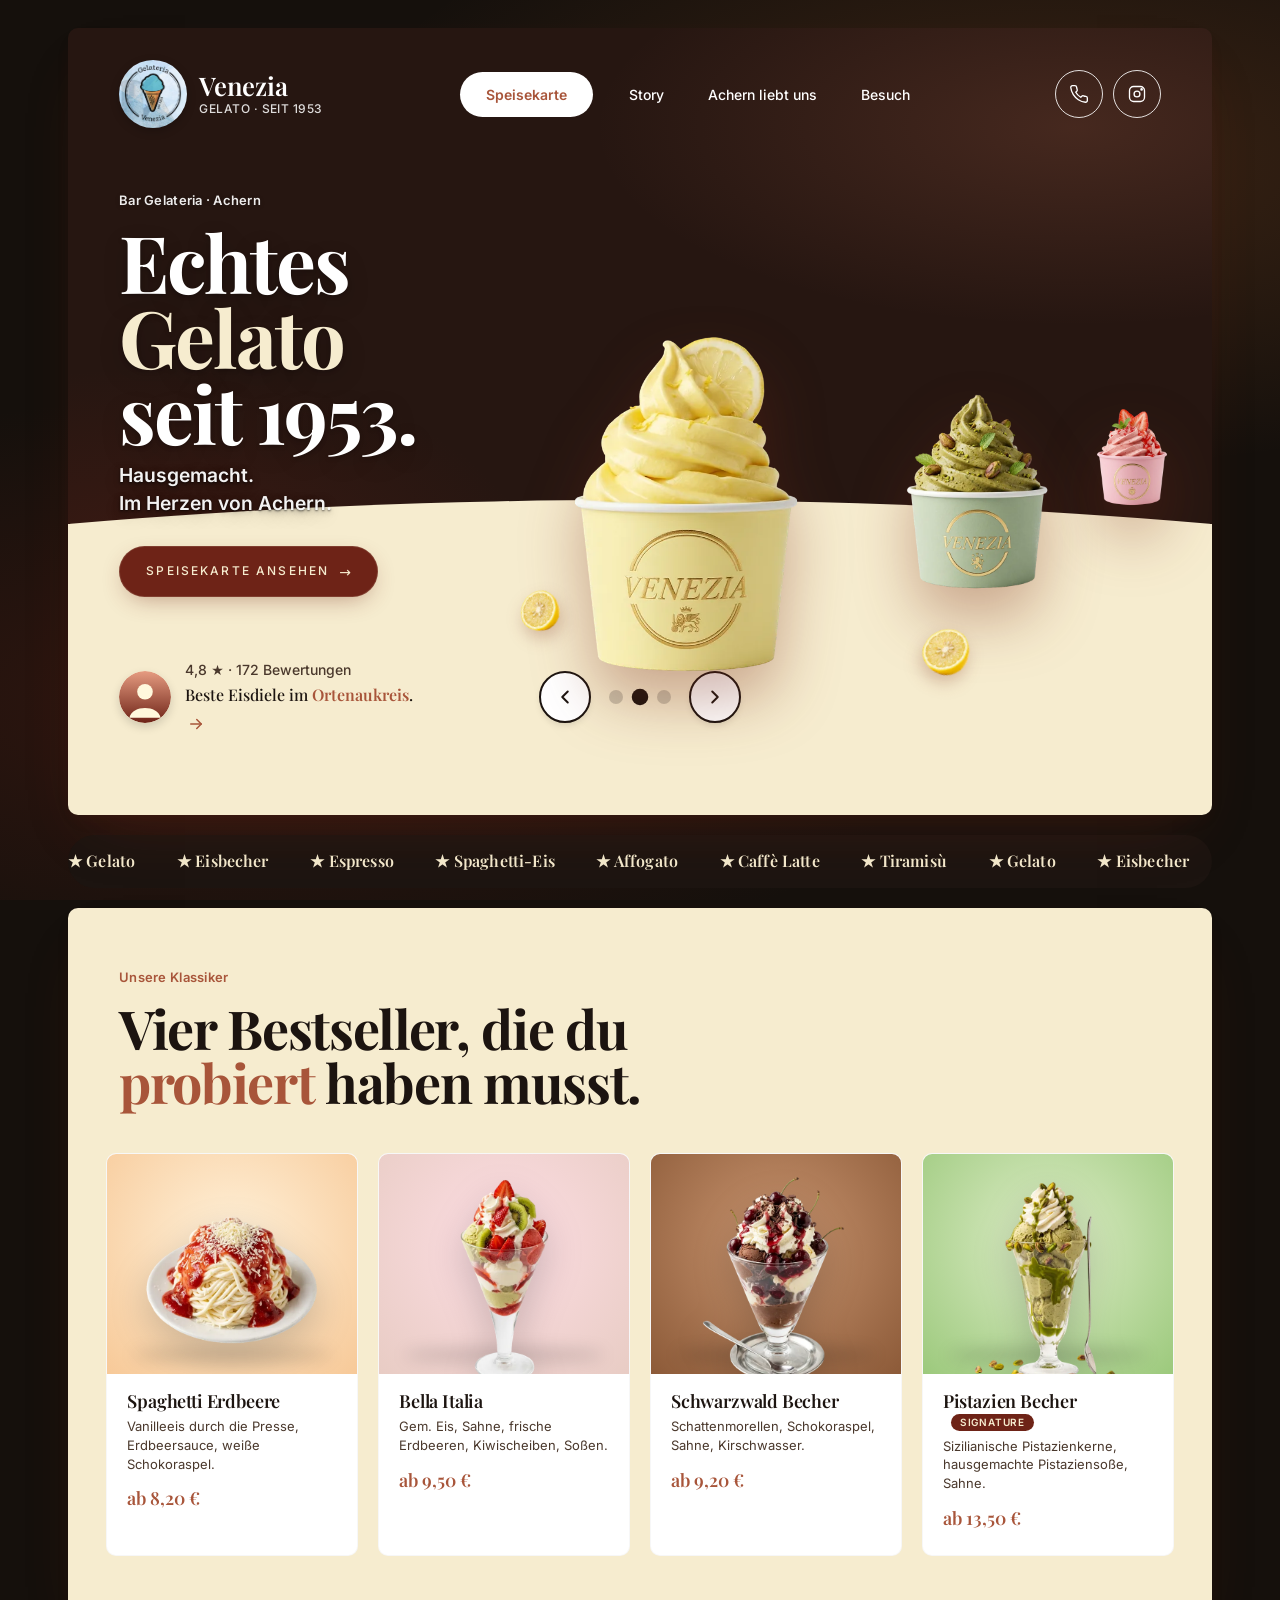
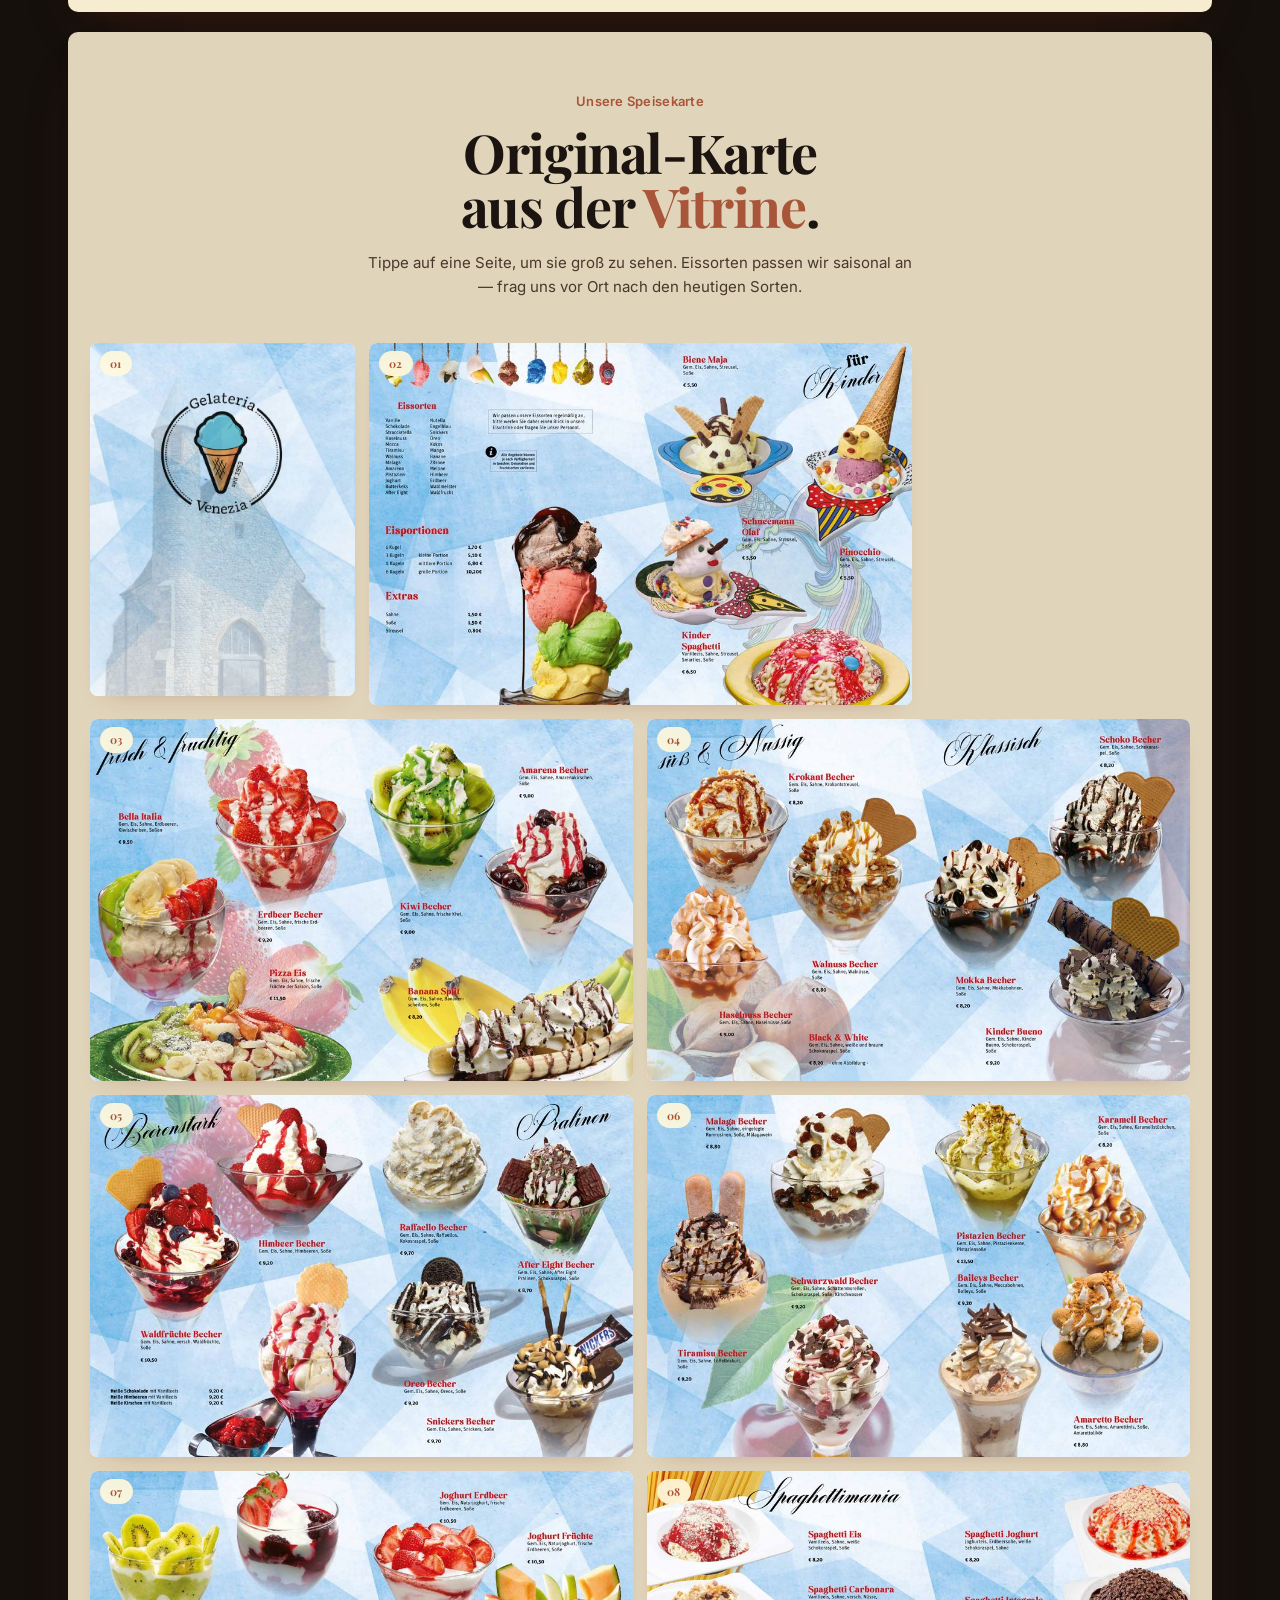
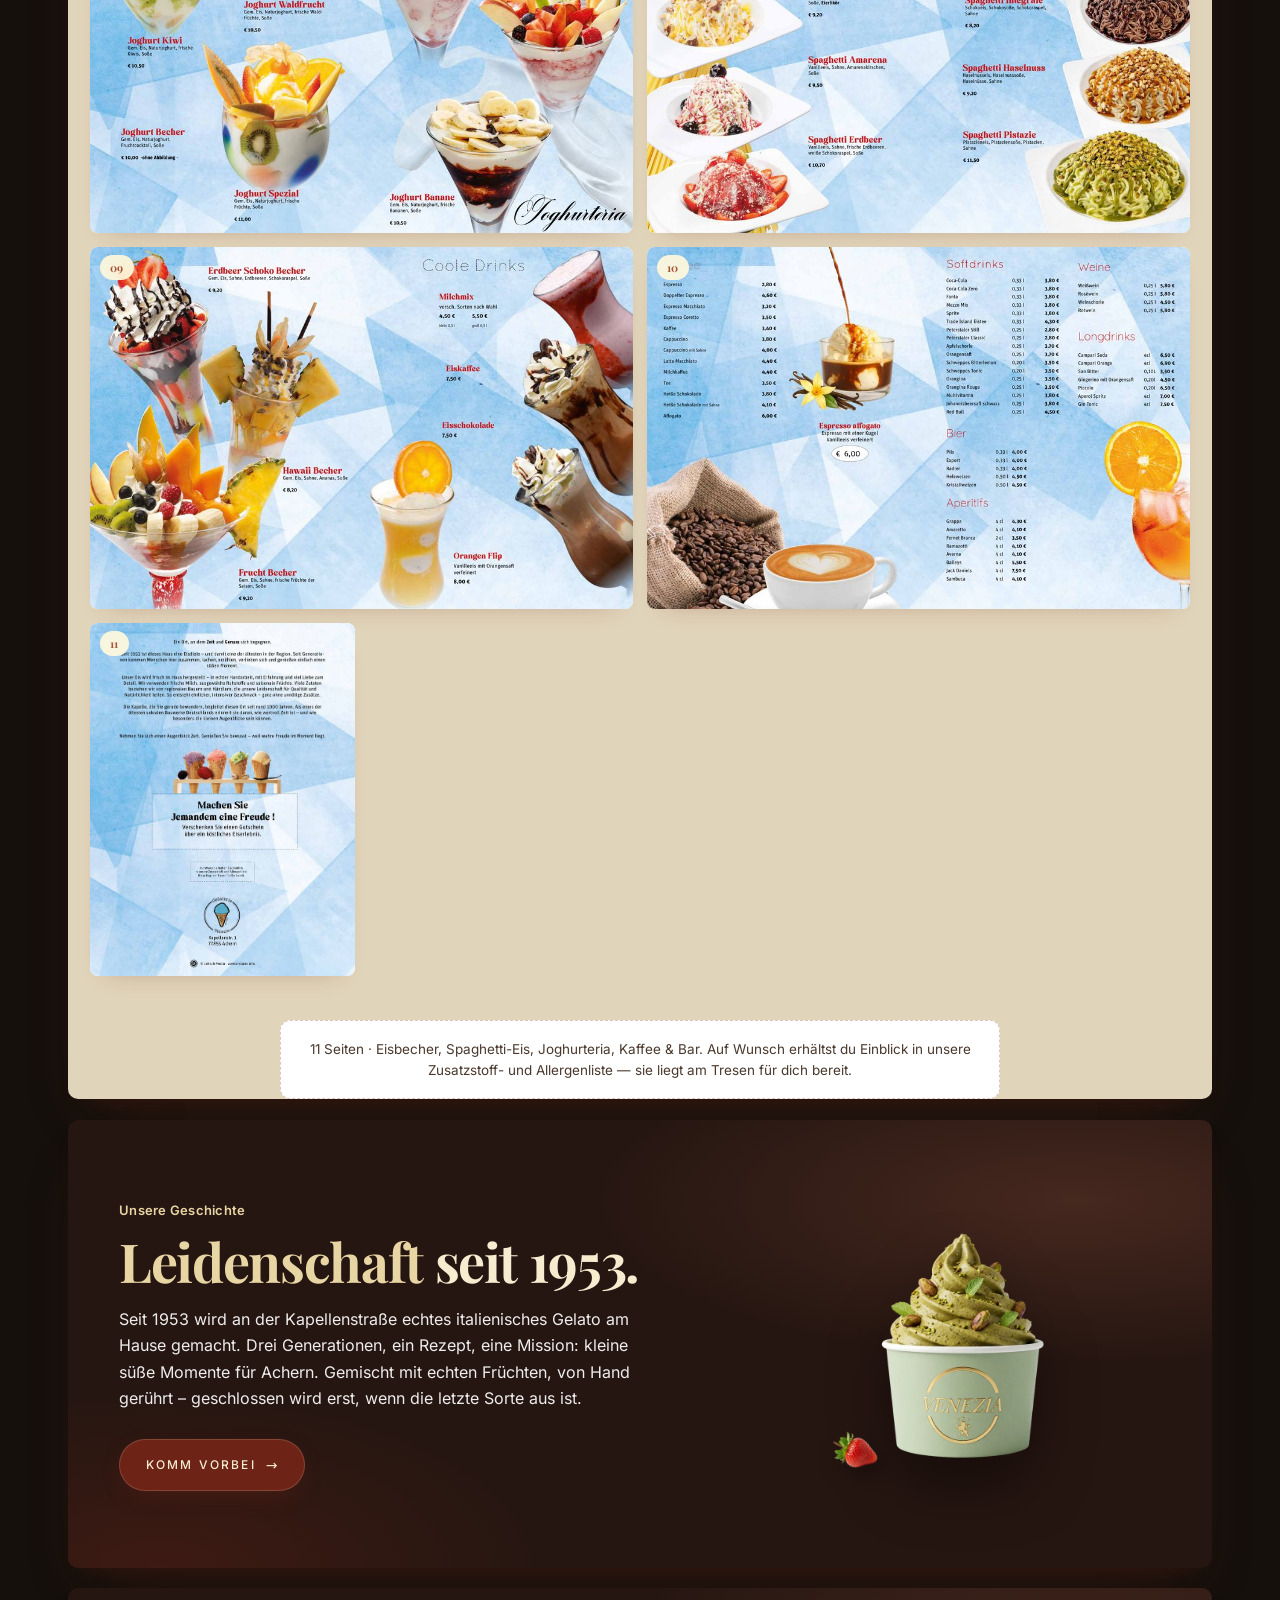
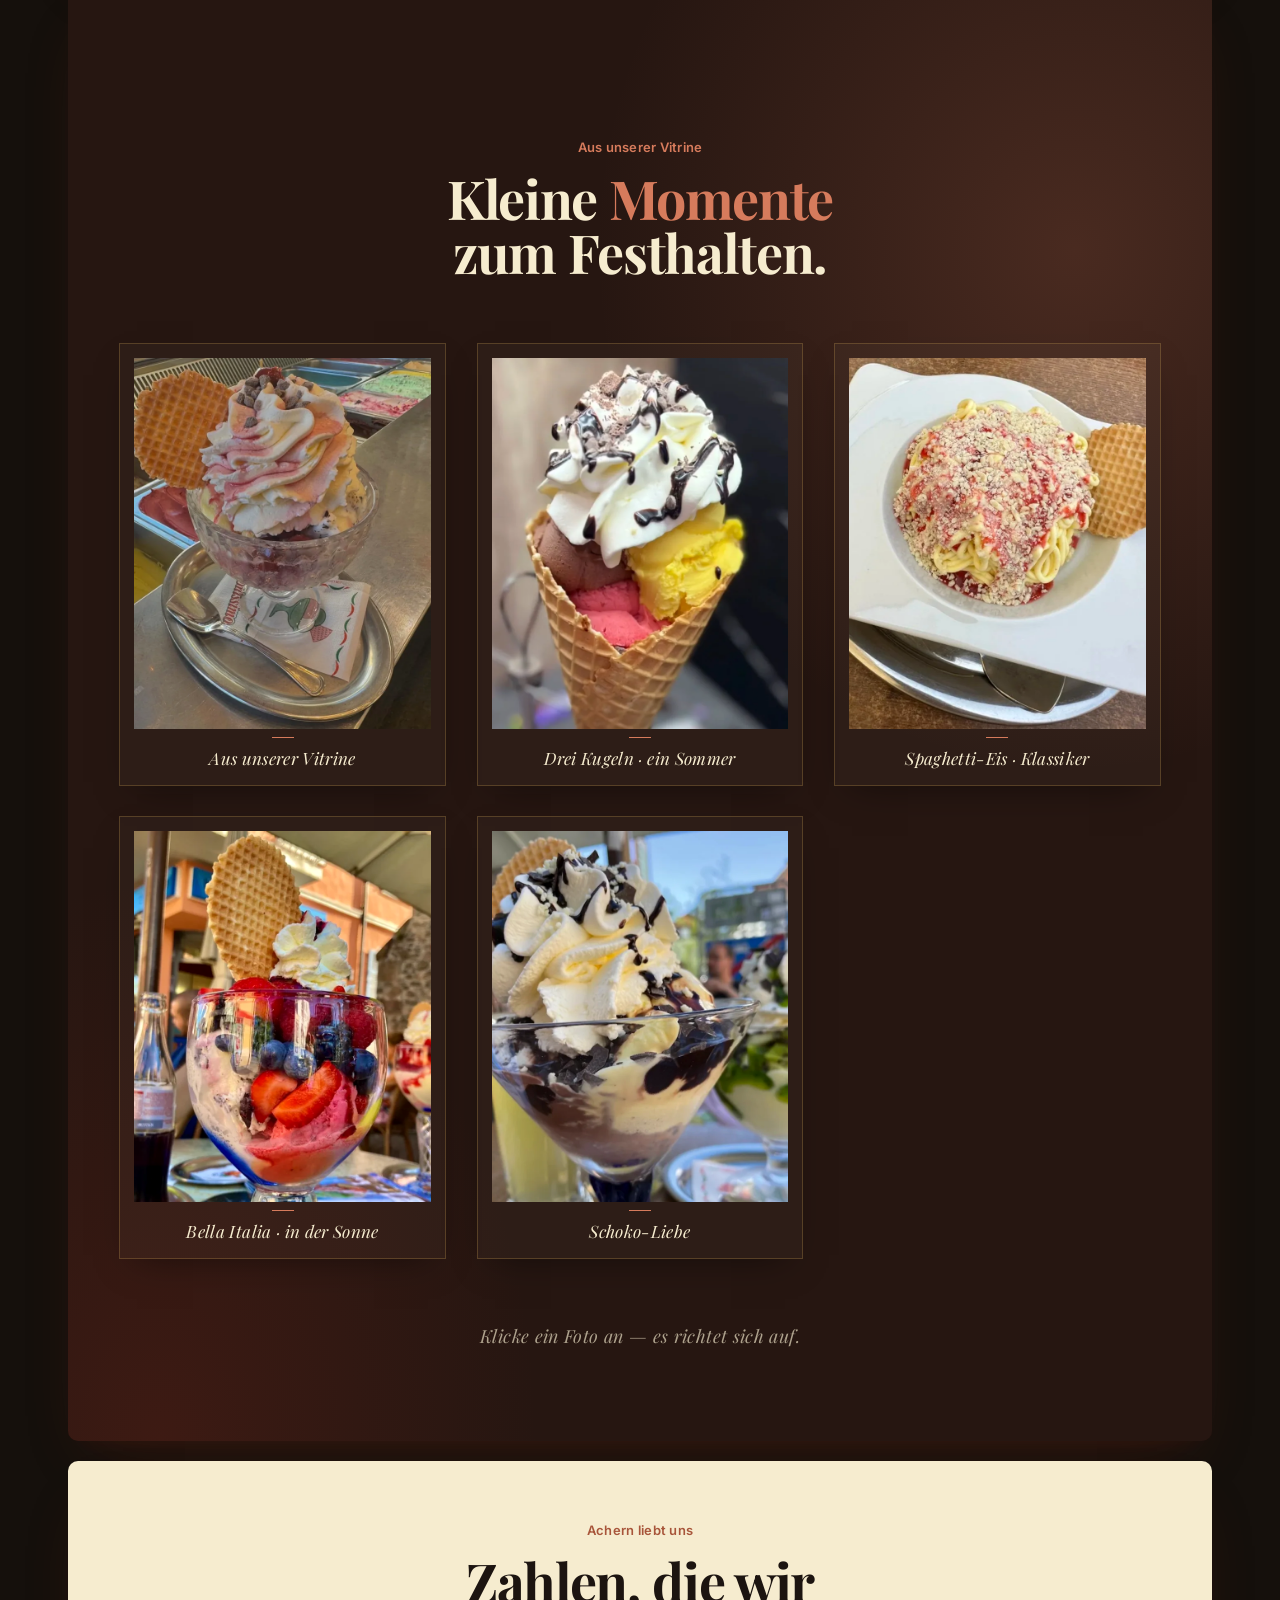
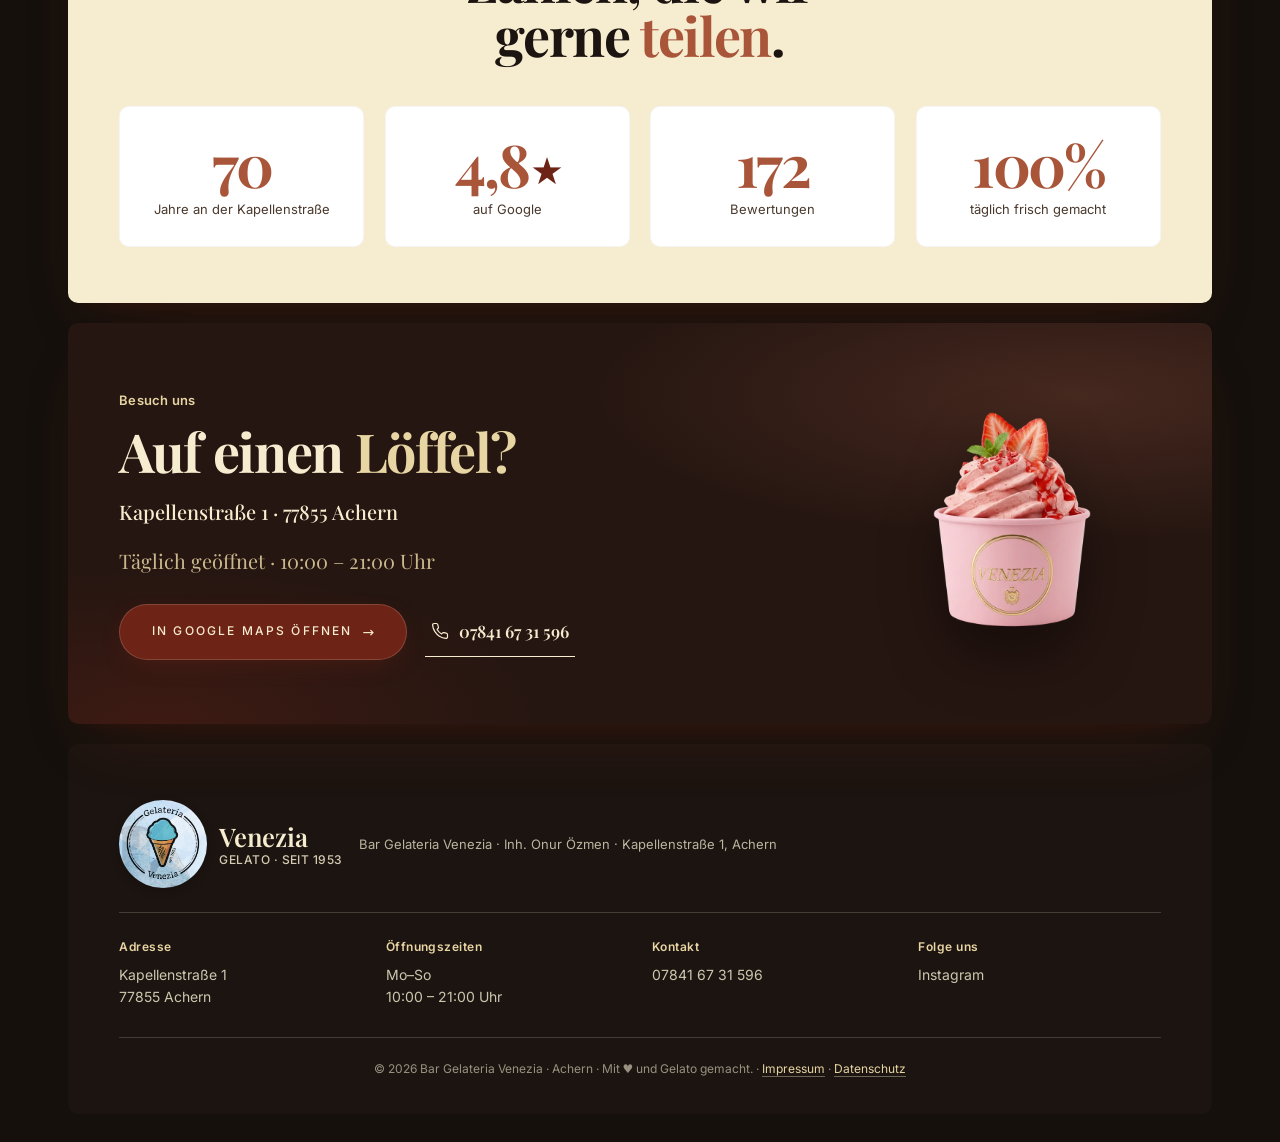
==== commit b23b3d55: "Add files via upload" ====
--- a/index.html
+++ b/index.html
@@ -1,413 +1,413 @@
-<!DOCTYPE html>
-<html lang="de">
-<head>
-  <meta charset="UTF-8" />
-  <meta name="viewport" content="width=device-width, initial-scale=1.0" />
-  <title>Bar Gelateria Venezia · Echtes italienisches Gelato in Achern seit 1953</title>
-  <meta name="description" content="Hausgemachtes italienisches Gelato, Eisbecher, Espresso und Spaghetti-Eis. Kapellenstraße 1, 77855 Achern. Täglich geöffnet 10:00 – 21:00." />
-  <meta name="theme-color" content="#6E2317" />
-
-  <!-- Lokale Google Fonts — DSGVO-konform, keine Verbindung zu Google-Servern -->
-  <link rel="stylesheet" href="css/fonts.css?v=1" />
-
-  <link rel="stylesheet" href="css/style.css?v=60" />
-
-  <!-- Preload the hero cup + first floater so they paint with the first frame. -->
-  <link rel="preload" as="image" href="assets/images/cup-strawberry.webp" fetchpriority="high" />
-  <link rel="preload" as="image" href="assets/images/strawberry.webp" />
-  <link rel="icon" type="image/png" href="Logo/logo-venezia-round.png" />
-
-  <!-- Mark JS active so CSS can gate the entrance animations. Inline so it
-       runs before first paint and there's no flash of un-animated content. -->
-  <script>document.documentElement.classList.add('js');</script>
-</head>
-<body>
-  <main class="page">
-
-    <!-- ─────────── HERO CARD ─────────── -->
-    <article class="card card--hero" aria-label="Venezia ice cream hero">
-      <div class="pane pane--top"></div>
-      <div class="pane pane--bottom"></div>
-      <svg class="card-wave" viewBox="0 0 1440 300" preserveAspectRatio="none" aria-hidden="true">
-        <path d="M0,140 C 180,40 360,30 540,90 C 760,170 960,230 1160,230 C 1300,230 1380,220 1440,210 L 1440,300 L 0,300 Z" fill="#FFF8DC"/>
-      </svg>
-
-      <div class="card-content">
-        <nav class="nav" aria-label="Primary">
-          <a class="logo" href="#top" aria-label="Venezia Gelato — Startseite">
-            <img class="logo__img" src="Logo/logo-venezia-round.png" alt="" />
-            <span class="logo__word">Venezia<small>gelato · seit 1953</small></span>
-          </a>
-
-          <ul class="nav-links" role="list">
-            <li><a href="#speisekarte" class="nav-link nav-link--active" aria-current="page">Speisekarte</a></li>
-            <li><a href="#story" class="nav-link">Story</a></li>
-            <li><a href="#zahlen" class="nav-link">Achern liebt uns</a></li>
-            <li><a href="#besuch" class="nav-link">Besuch</a></li>
-          </ul>
-
-          <div class="nav-actions">
-            <a href="tel:+4978416731596" class="icon-btn" aria-label="Venezia anrufen">
-              <svg viewBox="0 0 24 24" fill="none" stroke="currentColor" stroke-width="1.6" stroke-linecap="round" stroke-linejoin="round" aria-hidden="true">
-                <path d="M22 16.92v3a2 2 0 0 1-2.18 2 19.79 19.79 0 0 1-8.63-3.07 19.5 19.5 0 0 1-6-6 19.79 19.79 0 0 1-3.07-8.67A2 2 0 0 1 4.11 2h3a2 2 0 0 1 2 1.72 12.84 12.84 0 0 0 .7 2.81 2 2 0 0 1-.45 2.11L8.09 9.91a16 16 0 0 0 6 6l1.27-1.27a2 2 0 0 1 2.11-.45 12.84 12.84 0 0 0 2.81.7A2 2 0 0 1 22 16.92Z"/>
-              </svg>
-            </a>
-            <a href="https://www.instagram.com/gelateria_venezia_achern/" target="_blank" rel="noopener" class="icon-btn" aria-label="Venezia auf Instagram">
-              <svg viewBox="0 0 24 24" fill="none" stroke="currentColor" stroke-width="1.6" stroke-linecap="round" stroke-linejoin="round" aria-hidden="true">
-                <rect x="3" y="3" width="18" height="18" rx="5"/>
-                <circle cx="12" cy="12" r="3.5"/>
-                <circle cx="17.5" cy="6.5" r=".8" fill="currentColor"/>
-              </svg>
-            </a>
-          </div>
-        </nav>
-
-        <section class="hero" id="top">
-          <div class="hero__copy">
-            <p class="hero__eyebrow">Bar Gelateria · Achern</p>
-            <h1 class="hero__title">Echtes <br/><span class="hero__accent">Gelato</span> <br/>seit 1953.</h1>
-            <p class="hero__sub">Hausgemacht.<br/>Im Herzen von Achern.</p>
-            <a class="cta" href="#speisekarte"><span>Speisekarte ansehen</span></a>
-          </div>
-
-        </section>
-
-        <section class="card-foot">
-          <div class="proof">
-            <span class="proof__avatar" aria-hidden="true">
-              <svg viewBox="0 0 40 40">
-                <defs>
-                  <linearGradient id="avatarG" x1="0" x2="0" y1="0" y2="1">
-                    <stop offset="0" stop-color="#E69C81"/>
-                    <stop offset="1" stop-color="#6E2317"/>
-                  </linearGradient>
-                </defs>
-                <circle cx="20" cy="20" r="20" fill="url(#avatarG)"/>
-                <circle cx="20" cy="16" r="6" fill="#FFF8DC"/>
-                <path d="M8 36 C 10 26 30 26 32 36 Z" fill="#FFF8DC"/>
-              </svg>
-            </span>
-            <div class="proof__text">
-              <p class="proof__top">4,8 ★ · 172 Bewertungen</p>
-              <p class="proof__bot">Beste Eisdiele im <span>Ortenaukreis</span>.</p>
-              <a class="proof__link" href="#zahlen" aria-label="Mehr über uns">
-                <svg viewBox="0 0 24 24" fill="none" stroke="currentColor" stroke-width="2" stroke-linecap="round" stroke-linejoin="round">
-                  <path d="M5 12h14"/><path d="M13 6l6 6-6 6"/>
-                </svg>
-              </a>
-            </div>
-          </div>
-
-          <div class="carousel-controls">
-            <button class="round-btn" aria-label="Vorherige Sorte">
-              <svg viewBox="0 0 24 24" fill="none" stroke="currentColor" stroke-width="1.6" stroke-linecap="round" stroke-linejoin="round"><path d="M15 6l-6 6 6 6"/></svg>
-            </button>
-            <div class="dots" role="tablist" aria-label="Sorten-Slides">
-              <button class="dot dot--active" role="tab" aria-selected="true" aria-label="Erdbeere"></button>
-              <button class="dot" role="tab" aria-selected="false" aria-label="Zitrone"></button>
-              <button class="dot" role="tab" aria-selected="false" aria-label="Pistazie"></button>
-            </div>
-            <button class="round-btn" aria-label="Nächste Sorte">
-              <svg viewBox="0 0 24 24" fill="none" stroke="currentColor" stroke-width="1.6" stroke-linecap="round" stroke-linejoin="round"><path d="M9 6l6 6-6 6"/></svg>
-            </button>
-          </div>
-        </section>
-      </div>
-
-      <img class="cup cup--bg"   id="cup-bg"   src="assets/images/cup-pistachio.webp"  alt="Pistazie Gelato (Hintergrund)" />
-      <img class="cup cup--mid"  id="cup-mid"  src="assets/images/cup-lemon.webp"      alt="Zitrone Gelato (Mitte)" />
-      <img class="cup cup--hero" id="cup-hero" src="assets/images/cup-strawberry.webp" alt="Erdbeer Sorbet (Hauptmotiv)" fetchpriority="high" decoding="async" />
-
-      <img class="straw straw--1" id="floater-1" src="assets/images/strawberry.webp" alt="" aria-hidden="true" />
-      <img class="straw straw--2" id="floater-2" src="assets/images/strawberry.webp" alt="" aria-hidden="true" />
-    </article>
-
-    <!-- ─────────── TICKER ─────────── -->
-    <div class="ticker" aria-label="Unsere Spezialitäten">
-      <div class="ticker__track">
-        <span>★ Gelato</span><span>★ Eisbecher</span><span>★ Espresso</span><span>★ Spaghetti-Eis</span><span>★ Affogato</span><span>★ Caffè Latte</span><span>★ Tiramisù</span>
-        <span>★ Gelato</span><span>★ Eisbecher</span><span>★ Espresso</span><span>★ Spaghetti-Eis</span><span>★ Affogato</span><span>★ Caffè Latte</span><span>★ Tiramisù</span>
-      </div>
-    </div>
-
-    <!-- ─────────── KLASSIKER ─────────── -->
-    <section class="card card--cream" id="klassiker">
-      <header class="section-head reveal reveal--up">
-        <p class="kicker">Unsere Klassiker</p>
-        <h2 class="section-title">Vier Bestseller, die du <span class="section-title__accent">probiert</span> haben musst.</h2>
-      </header>
-
-      <ul class="prod-grid reveal reveal--stagger" role="list">
-        <li class="prod">
-          <div class="prod__media prod__media--cream-warm">
-            <img src="assets/images/spaghetti-eis.webp" alt="Spaghetti-Eis Klassiker" />
-          </div>
-          <div class="prod__meta">
-            <h3 class="prod__name">Spaghetti Erdbeere</h3>
-            <p class="prod__desc">Vanilleeis durch die Presse, Erdbeersauce, weiße Schokoraspel.</p>
-            <div class="prod__row">
-              <span class="prod__price">ab 8,20 €</span>
-            </div>
-          </div>
-        </li>
-
-        <li class="prod">
-          <div class="prod__media prod__media--pink">
-            <img src="assets/images/bella-italia.webp" alt="Bella Italia Eisbecher" />
-          </div>
-          <div class="prod__meta">
-            <h3 class="prod__name">Bella Italia</h3>
-            <p class="prod__desc">Gem. Eis, Sahne, frische Erdbeeren, Kiwischeiben, Soßen.</p>
-            <div class="prod__row">
-              <span class="prod__price">ab 9,50 €</span>
-            </div>
-          </div>
-        </li>
-
-        <li class="prod">
-          <div class="prod__media prod__media--brown">
-            <img src="assets/images/schwarzwald-becher.webp" alt="Schwarzwald Becher" />
-          </div>
-          <div class="prod__meta">
-            <h3 class="prod__name">Schwarzwald Becher</h3>
-            <p class="prod__desc">Schattenmorellen, Schokoraspel, Sahne, Kirschwasser.</p>
-            <div class="prod__row">
-              <span class="prod__price">ab 9,20 €</span>
-            </div>
-          </div>
-        </li>
-
-        <li class="prod prod--feature">
-          <div class="prod__media prod__media--green">
-            <img src="assets/images/pistazien-becher.webp" alt="Pistazien Becher — unsere Signature" />
-          </div>
-          <div class="prod__meta">
-            <h3 class="prod__name">Pistazien Becher <span class="prod__tag">Signature</span></h3>
-            <p class="prod__desc">Sizilianische Pistazienkerne, hausgemachte Pistaziensoße, Sahne.</p>
-            <div class="prod__row">
-              <span class="prod__price">ab 13,50 €</span>
-            </div>
-          </div>
-        </li>
-      </ul>
-    </section>
-
-    <!-- ─────────── SPEISEKARTE (PDF-Galerie) ─────────── -->
-    <section class="card card--cream speisekarte" id="speisekarte">
-      <header class="section-head section-head--center reveal reveal--up">
-        <p class="kicker">Unsere Speisekarte</p>
-        <h2 class="section-title">Original-Karte aus der <span class="section-title__accent">Vitrine</span>.</h2>
-        <p class="menu-intro">Tippe auf eine Seite, um sie groß zu sehen. Eissorten passen wir saisonal an &mdash; frag uns vor Ort nach den heutigen Sorten.</p>
-      </header>
-
-      <ul class="menu-gallery reveal reveal--up" role="list">
-        <li><button class="menu-page" type="button" data-page="1"  aria-label="Seite 1 vergrößern">
-          <img src="assets/menu/page-01-thumb.jpg" alt="Cover" loading="lazy" width="675" height="900" />
-          <span class="menu-page__num">01</span>
-        </button></li>
-        <li class="menu-gallery__wide"><button class="menu-page" type="button" data-page="2" aria-label="Seite 2 vergrößern">
-          <img src="assets/menu/page-02-thumb.jpg" alt="Eissorten &amp; Für Kinder" loading="lazy" width="900" height="600" />
-          <span class="menu-page__num">02</span>
-        </button></li>
-        <li class="menu-gallery__wide"><button class="menu-page" type="button" data-page="3" aria-label="Seite 3 vergrößern">
-          <img src="assets/menu/page-03-thumb.jpg" alt="Frisch &amp; Fruchtig" loading="lazy" width="900" height="600" />
-          <span class="menu-page__num">03</span>
-        </button></li>
-        <li class="menu-gallery__wide"><button class="menu-page" type="button" data-page="4" aria-label="Seite 4 vergrößern">
-          <img src="assets/menu/page-04-thumb.jpg" alt="Süß &amp; Nussig" loading="lazy" width="900" height="600" />
-          <span class="menu-page__num">04</span>
-        </button></li>
-        <li class="menu-gallery__wide"><button class="menu-page" type="button" data-page="5" aria-label="Seite 5 vergrößern">
-          <img src="assets/menu/page-05-thumb.jpg" alt="Beerenstark &amp; Pralinen" loading="lazy" width="900" height="600" />
-          <span class="menu-page__num">05</span>
-        </button></li>
-        <li class="menu-gallery__wide"><button class="menu-page" type="button" data-page="6" aria-label="Seite 6 vergrößern">
-          <img src="assets/menu/page-06-thumb.jpg" alt="Mit Schuss" loading="lazy" width="900" height="600" />
-          <span class="menu-page__num">06</span>
-        </button></li>
-        <li class="menu-gallery__wide"><button class="menu-page" type="button" data-page="7" aria-label="Seite 7 vergrößern">
-          <img src="assets/menu/page-07-thumb.jpg" alt="Joghurteria" loading="lazy" width="900" height="600" />
-          <span class="menu-page__num">07</span>
-        </button></li>
-        <li class="menu-gallery__wide"><button class="menu-page" type="button" data-page="8" aria-label="Seite 8 vergrößern">
-          <img src="assets/menu/page-08-thumb.jpg" alt="Spaghettimania" loading="lazy" width="900" height="600" />
-          <span class="menu-page__num">08</span>
-        </button></li>
-        <li class="menu-gallery__wide"><button class="menu-page" type="button" data-page="9" aria-label="Seite 9 vergrößern">
-          <img src="assets/menu/page-09-thumb.jpg" alt="Coole Drinks" loading="lazy" width="900" height="600" />
-          <span class="menu-page__num">09</span>
-        </button></li>
-        <li class="menu-gallery__wide"><button class="menu-page" type="button" data-page="10" aria-label="Seite 10 vergrößern">
-          <img src="assets/menu/page-10-thumb.jpg" alt="Kaffee &amp; Bar" loading="lazy" width="900" height="600" />
-          <span class="menu-page__num">10</span>
-        </button></li>
-        <li><button class="menu-page" type="button" data-page="11" aria-label="Seite 11 vergrößern">
-          <img src="assets/menu/page-11-thumb.jpg" alt="Über uns &amp; Geschichte" loading="lazy" width="675" height="900" />
-          <span class="menu-page__num">11</span>
-        </button></li>
-      </ul>
-
-      <p class="menu-foot">11 Seiten &middot; Eisbecher, Spaghetti-Eis, Joghurteria, Kaffee &amp; Bar. Auf Wunsch erhältst du Einblick in unsere Zusatzstoff- und Allergenliste &mdash; sie liegt am Tresen für dich bereit.</p>
-    </section>
-
-    <!-- Lightbox dialog for full-size menu pages -->
-    <dialog id="menu-lightbox" class="lightbox" aria-label="Speisekarte vergrößert">
-      <button class="lightbox__close" type="button" aria-label="Schließen">
-        <svg viewBox="0 0 24 24" fill="none" stroke="currentColor" stroke-width="2" stroke-linecap="round"><path d="M6 6l12 12M18 6l-6 12"/></svg>
-      </button>
-      <button class="lightbox__nav lightbox__nav--prev" type="button" aria-label="Vorherige Seite">
-        <svg viewBox="0 0 24 24" fill="none" stroke="currentColor" stroke-width="2" stroke-linecap="round" stroke-linejoin="round"><path d="M15 6l-6 6 6 6"/></svg>
-      </button>
-      <figure class="lightbox__stage">
-        <img class="lightbox__img" src="" alt="" />
-        <figcaption class="lightbox__counter"><span class="lightbox__current">1</span> / <span class="lightbox__total">11</span></figcaption>
-      </figure>
-      <button class="lightbox__nav lightbox__nav--next" type="button" aria-label="Nächste Seite">
-        <svg viewBox="0 0 24 24" fill="none" stroke="currentColor" stroke-width="2" stroke-linecap="round" stroke-linejoin="round"><path d="M9 6l6 6-6 6"/></svg>
-      </button>
-    </dialog>
-
-
-    <!-- ─────────── STORY ─────────── -->
-    <section class="card card--red story-card" id="story">
-      <div class="story-card__copy reveal reveal--left">
-        <p class="kicker kicker--light">Unsere Geschichte</p>
-        <h2 class="section-title section-title--light">
-          <span class="section-title__accent">Leidenschaft</span> seit 1953.
-        </h2>
-        <p class="story-card__body">
-          Seit 1953 wird an der Kapellenstraße echtes italienisches Gelato am Hause gemacht. Drei Generationen, ein Rezept, eine Mission: kleine süße Momente für Achern. Gemischt mit echten Früchten, von Hand gerührt – geschlossen wird erst, wenn die letzte Sorte aus ist.
-        </p>
-        <a class="cta cta--light" href="#besuch"><span>Komm vorbei</span></a>
-      </div>
-      <div class="story-card__art reveal reveal--right" aria-hidden="true">
-        <img src="assets/images/cup-pistachio.webp" alt="" class="story-card__cup" />
-        <img src="assets/images/strawberry.webp"   alt="" class="story-card__berry" />
-      </div>
-    </section>
-
-    <!-- ─────────── GALERIE (polaroid wall) ─────────── -->
-    <section class="card card--cream gallery-card" id="galerie" aria-label="Polaroid-Galerie">
-      <header class="section-head section-head--center reveal reveal--up">
-        <p class="kicker">Aus unserer Vitrine</p>
-        <h2 class="section-title">Kleine <span class="section-title__accent">Momente</span> zum Festhalten.</h2>
-      </header>
-
-      <div class="polaroid-wall" aria-hidden="true">
-        <!-- Tape strip pinned at top -->
-        <span class="polaroid-wall__tape polaroid-wall__tape--1"></span>
-        <span class="polaroid-wall__tape polaroid-wall__tape--2"></span>
-
-        <figure class="polaroid polaroid--1">
-          <img src="assets/gallery/eisbecher-vitrine.webp" alt="Eisbecher vor der Vitrine" loading="lazy" />
-          <figcaption>Aus unserer Vitrine</figcaption>
-        </figure>
-        <figure class="polaroid polaroid--3">
-          <img src="assets/gallery/kugel-tripple.webp" alt="Hörnchen mit drei Kugeln" loading="lazy" />
-          <figcaption>Drei Kugeln · ein Sommer</figcaption>
-        </figure>
-        <figure class="polaroid polaroid--4">
-          <img src="assets/gallery/spaghetti-eis.webp" alt="Spaghetti-Eis Klassiker" loading="lazy" />
-          <figcaption>Spaghetti-Eis · Klassiker</figcaption>
-        </figure>
-        <figure class="polaroid polaroid--5">
-          <img src="assets/gallery/pizza-eis.webp" alt="Eisbecher mit frischen Beeren" loading="lazy" />
-          <figcaption>Bella Italia · in der Sonne</figcaption>
-        </figure>
-        <figure class="polaroid polaroid--6">
-          <img src="assets/gallery/schoko-becher.webp" alt="Schokoladen-Eisbecher" loading="lazy" />
-          <figcaption>Schoko-Liebe</figcaption>
-        </figure>
-      </div>
-
-      <p class="gallery-card__foot">Klicke ein Foto an &mdash; es richtet sich auf.</p>
-    </section>
-
-    <!-- ─────────── ZAHLEN / NUMBERS ─────────── -->
-    <section class="card card--cream zahlen" id="zahlen">
-      <header class="section-head section-head--center reveal reveal--up">
-        <p class="kicker">Achern liebt uns</p>
-        <h2 class="section-title">Zahlen, die wir gerne <span class="section-title__accent">teilen</span>.</h2>
-      </header>
-
-      <ul class="stat-grid reveal reveal--stagger" role="list">
-        <li class="stat">
-          <span class="stat__num">70</span>
-          <span class="stat__lbl">Jahre an der Kapellenstraße</span>
-        </li>
-        <li class="stat">
-          <span class="stat__num">4,8<small>★</small></span>
-          <span class="stat__lbl">auf Google</span>
-        </li>
-        <li class="stat">
-          <span class="stat__num">172</span>
-          <span class="stat__lbl">Bewertungen</span>
-        </li>
-        <li class="stat">
-          <span class="stat__num">100%</span>
-          <span class="stat__lbl">täglich frisch gemacht</span>
-        </li>
-      </ul>
-    </section>
-
-    <!-- ─────────── VISIT ─────────── -->
-    <section class="card card--red visit" id="besuch">
-      <div class="visit__copy reveal reveal--left">
-        <p class="kicker kicker--light">Besuch uns</p>
-        <h2 class="section-title section-title--light">
-          Auf einen <span class="section-title__accent">Löffel?</span>
-        </h2>
-        <p class="visit__lead">Kapellenstraße 1 · 77855 Achern</p>
-        <p class="visit__lead visit__lead--dim">Täglich geöffnet · 10:00 – 21:00 Uhr</p>
-        <div class="visit__cta-row">
-          <a class="cta cta--light cta--big" href="https://www.google.com/maps/search/?api=1&query=Bar+Gelateria+Venezia+Kapellenstra%C3%9Fe+1+Achern" target="_blank" rel="noopener">
-            <span>In Google Maps öffnen</span>
-          </a>
-          <a class="cta-link" href="tel:+4978416731596">
-            <svg viewBox="0 0 24 24" fill="none" stroke="currentColor" stroke-width="1.6" stroke-linecap="round" stroke-linejoin="round" aria-hidden="true">
-              <path d="M22 16.92v3a2 2 0 0 1-2.18 2 19.79 19.79 0 0 1-8.63-3.07 19.5 19.5 0 0 1-6-6 19.79 19.79 0 0 1-3.07-8.67A2 2 0 0 1 4.11 2h3a2 2 0 0 1 2 1.72 12.84 12.84 0 0 0 .7 2.81 2 2 0 0 1-.45 2.11L8.09 9.91a16 16 0 0 0 6 6l1.27-1.27a2 2 0 0 1 2.11-.45 12.84 12.84 0 0 0 2.81.7A2 2 0 0 1 22 16.92Z"/>
-            </svg>
-            <span>07841 67 31 596</span>
-          </a>
-        </div>
-      </div>
-      <img class="visit__cup reveal reveal--right" src="assets/images/cup-strawberry.webp" alt="" aria-hidden="true" />
-    </section>
-
-    <!-- ─────────── FOOTER ─────────── -->
-    <footer class="foot">
-      <div class="foot__brand">
-        <a class="logo logo--dark" href="#top">
-          <img class="logo__img logo__img--lg" src="Logo/logo-venezia-round.png" alt="" />
-          <span class="logo__word">Venezia<small>gelato · seit 1953</small></span>
-        </a>
-        <p class="foot__tag">Bar Gelateria Venezia · Inh. Onur Özmen · Kapellenstraße 1, Achern</p>
-      </div>
-
-      <ul class="foot__cols" role="list">
-        <li>
-          <h5>Adresse</h5>
-          <p>Kapellenstraße 1<br/>77855 Achern</p>
-        </li>
-        <li>
-          <h5>Öffnungszeiten</h5>
-          <p>Mo–So<br/>10:00 – 21:00 Uhr</p>
-        </li>
-        <li>
-          <h5>Kontakt</h5>
-          <p><a href="tel:+4978416731596">07841 67 31 596</a></p>
-        </li>
-        <li>
-          <h5>Folge uns</h5>
-          <p><a href="https://www.instagram.com/gelateria_venezia_achern/" target="_blank" rel="noopener">Instagram</a></p>
-        </li>
-      </ul>
-
-      <p class="foot__copy">© <span id="year"></span> Bar Gelateria Venezia · Achern · Mit ♥ und Gelato gemacht. · <a href="impressum.html">Impressum</a> · <a href="datenschutz.html">Datenschutz</a></p>
-    </footer>
-
-  </main>
-
-  <script src="js/main.js?v=6" defer></script>
-</body>
-</html>
+<!DOCTYPE html>
+<html lang="de">
+<head>
+  <meta charset="UTF-8" />
+  <meta name="viewport" content="width=device-width, initial-scale=1.0" />
+  <title>Bar Gelateria Venezia · Echtes italienisches Gelato in Achern seit 1953</title>
+  <meta name="description" content="Hausgemachtes italienisches Gelato, Eisbecher, Espresso und Spaghetti-Eis. Kapellenstraße 1, 77855 Achern. Täglich geöffnet 10:00 – 21:00." />
+  <meta name="theme-color" content="#6E2317" />
+
+  <!-- Lokale Google Fonts — DSGVO-konform, keine Verbindung zu Google-Servern -->
+  <link rel="stylesheet" href="css/fonts.css?v=1" />
+
+  <link rel="stylesheet" href="css/style.css?v=60" />
+
+  <!-- Preload the hero cup + first floater so they paint with the first frame. -->
+  <link rel="preload" as="image" href="assets/images/cup-strawberry.webp" fetchpriority="high" />
+  <link rel="preload" as="image" href="assets/images/strawberry.webp" />
+  <link rel="icon" type="image/png" href="Logo/logo-venezia-round.png" />
+
+  <!-- Mark JS active so CSS can gate the entrance animations. Inline so it
+       runs before first paint and there's no flash of un-animated content. -->
+  <script>document.documentElement.classList.add('js');</script>
+</head>
+<body>
+  <main class="page">
+
+    <!-- ─────────── HERO CARD ─────────── -->
+    <article class="card card--hero" aria-label="Venezia ice cream hero">
+      <div class="pane pane--top"></div>
+      <div class="pane pane--bottom"></div>
+      <svg class="card-wave" viewBox="0 0 1440 300" preserveAspectRatio="none" aria-hidden="true">
+        <path d="M0,140 C 180,40 360,30 540,90 C 760,170 960,230 1160,230 C 1300,230 1380,220 1440,210 L 1440,300 L 0,300 Z" fill="#FFF8DC"/>
+      </svg>
+
+      <div class="card-content">
+        <nav class="nav" aria-label="Primary">
+          <a class="logo" href="#top" aria-label="Venezia Gelato — Startseite">
+            <img class="logo__img" src="Logo/logo-venezia-round.png" alt="" />
+            <span class="logo__word">Venezia<small>gelato · seit 1953</small></span>
+          </a>
+
+          <ul class="nav-links" role="list">
+            <li><a href="#speisekarte" class="nav-link nav-link--active" aria-current="page">Speisekarte</a></li>
+            <li><a href="#story" class="nav-link">Story</a></li>
+            <li><a href="#zahlen" class="nav-link">Achern liebt uns</a></li>
+            <li><a href="#besuch" class="nav-link">Besuch</a></li>
+          </ul>
+
+          <div class="nav-actions">
+            <a href="tel:+4978416731596" class="icon-btn" aria-label="Venezia anrufen">
+              <svg viewBox="0 0 24 24" fill="none" stroke="currentColor" stroke-width="1.6" stroke-linecap="round" stroke-linejoin="round" aria-hidden="true">
+                <path d="M22 16.92v3a2 2 0 0 1-2.18 2 19.79 19.79 0 0 1-8.63-3.07 19.5 19.5 0 0 1-6-6 19.79 19.79 0 0 1-3.07-8.67A2 2 0 0 1 4.11 2h3a2 2 0 0 1 2 1.72 12.84 12.84 0 0 0 .7 2.81 2 2 0 0 1-.45 2.11L8.09 9.91a16 16 0 0 0 6 6l1.27-1.27a2 2 0 0 1 2.11-.45 12.84 12.84 0 0 0 2.81.7A2 2 0 0 1 22 16.92Z"/>
+              </svg>
+            </a>
+            <a href="https://www.instagram.com/gelateria_venezia_achern/" target="_blank" rel="noopener" class="icon-btn" aria-label="Venezia auf Instagram">
+              <svg viewBox="0 0 24 24" fill="none" stroke="currentColor" stroke-width="1.6" stroke-linecap="round" stroke-linejoin="round" aria-hidden="true">
+                <rect x="3" y="3" width="18" height="18" rx="5"/>
+                <circle cx="12" cy="12" r="3.5"/>
+                <circle cx="17.5" cy="6.5" r=".8" fill="currentColor"/>
+              </svg>
+            </a>
+          </div>
+        </nav>
+
+        <section class="hero" id="top">
+          <div class="hero__copy">
+            <p class="hero__eyebrow">Bar Gelateria · Achern</p>
+            <h1 class="hero__title">Echtes <br/><span class="hero__accent">Gelato</span> <br/>seit 1953.</h1>
+            <p class="hero__sub">Hausgemacht.<br/>Im Herzen von Achern.</p>
+            <a class="cta" href="#speisekarte"><span>Speisekarte ansehen</span></a>
+          </div>
+
+        </section>
+
+        <section class="card-foot">
+          <div class="proof">
+            <span class="proof__avatar" aria-hidden="true">
+              <svg viewBox="0 0 40 40">
+                <defs>
+                  <linearGradient id="avatarG" x1="0" x2="0" y1="0" y2="1">
+                    <stop offset="0" stop-color="#E69C81"/>
+                    <stop offset="1" stop-color="#6E2317"/>
+                  </linearGradient>
+                </defs>
+                <circle cx="20" cy="20" r="20" fill="url(#avatarG)"/>
+                <circle cx="20" cy="16" r="6" fill="#FFF8DC"/>
+                <path d="M8 36 C 10 26 30 26 32 36 Z" fill="#FFF8DC"/>
+              </svg>
+            </span>
+            <div class="proof__text">
+              <p class="proof__top">4,8 ★ · 172 Bewertungen</p>
+              <p class="proof__bot">Beste Eisdiele im <span>Ortenaukreis</span>.</p>
+              <a class="proof__link" href="#zahlen" aria-label="Mehr über uns">
+                <svg viewBox="0 0 24 24" fill="none" stroke="currentColor" stroke-width="2" stroke-linecap="round" stroke-linejoin="round">
+                  <path d="M5 12h14"/><path d="M13 6l6 6-6 6"/>
+                </svg>
+              </a>
+            </div>
+          </div>
+
+          <div class="carousel-controls">
+            <button class="round-btn" aria-label="Vorherige Sorte">
+              <svg viewBox="0 0 24 24" fill="none" stroke="currentColor" stroke-width="1.6" stroke-linecap="round" stroke-linejoin="round"><path d="M15 6l-6 6 6 6"/></svg>
+            </button>
+            <div class="dots" role="tablist" aria-label="Sorten-Slides">
+              <button class="dot dot--active" role="tab" aria-selected="true" aria-label="Erdbeere"></button>
+              <button class="dot" role="tab" aria-selected="false" aria-label="Zitrone"></button>
+              <button class="dot" role="tab" aria-selected="false" aria-label="Pistazie"></button>
+            </div>
+            <button class="round-btn" aria-label="Nächste Sorte">
+              <svg viewBox="0 0 24 24" fill="none" stroke="currentColor" stroke-width="1.6" stroke-linecap="round" stroke-linejoin="round"><path d="M9 6l6 6-6 6"/></svg>
+            </button>
+          </div>
+        </section>
+      </div>
+
+      <img class="cup cup--bg"   id="cup-bg"   src="assets/images/cup-pistachio.webp"  alt="Pistazie Gelato (Hintergrund)" />
+      <img class="cup cup--mid"  id="cup-mid"  src="assets/images/cup-lemon.webp"      alt="Zitrone Gelato (Mitte)" />
+      <img class="cup cup--hero" id="cup-hero" src="assets/images/cup-strawberry.webp" alt="Erdbeer Sorbet (Hauptmotiv)" fetchpriority="high" decoding="async" />
+
+      <img class="straw straw--1" id="floater-1" src="assets/images/strawberry.webp" alt="" aria-hidden="true" />
+      <img class="straw straw--2" id="floater-2" src="assets/images/strawberry.webp" alt="" aria-hidden="true" />
+    </article>
+
+    <!-- ─────────── TICKER ─────────── -->
+    <div class="ticker" aria-label="Unsere Spezialitäten">
+      <div class="ticker__track">
+        <span>★ Gelato</span><span>★ Eisbecher</span><span>★ Espresso</span><span>★ Spaghetti-Eis</span><span>★ Affogato</span><span>★ Caffè Latte</span><span>★ Tiramisù</span>
+        <span>★ Gelato</span><span>★ Eisbecher</span><span>★ Espresso</span><span>★ Spaghetti-Eis</span><span>★ Affogato</span><span>★ Caffè Latte</span><span>★ Tiramisù</span>
+      </div>
+    </div>
+
+    <!-- ─────────── KLASSIKER ─────────── -->
+    <section class="card card--cream" id="klassiker">
+      <header class="section-head reveal reveal--up">
+        <p class="kicker">Unsere Klassiker</p>
+        <h2 class="section-title">Vier Bestseller, die du <span class="section-title__accent">probiert</span> haben musst.</h2>
+      </header>
+
+      <ul class="prod-grid reveal reveal--stagger" role="list">
+        <li class="prod">
+          <div class="prod__media prod__media--cream-warm">
+            <img src="assets/images/spaghetti-eis.webp" alt="Spaghetti-Eis Klassiker" />
+          </div>
+          <div class="prod__meta">
+            <h3 class="prod__name">Spaghetti Erdbeere</h3>
+            <p class="prod__desc">Vanilleeis durch die Presse, Erdbeersauce, weiße Schokoraspel.</p>
+            <div class="prod__row">
+              <span class="prod__price">ab 8,20 €</span>
+            </div>
+          </div>
+        </li>
+
+        <li class="prod">
+          <div class="prod__media prod__media--pink">
+            <img src="assets/images/bella-italia.webp" alt="Bella Italia Eisbecher" />
+          </div>
+          <div class="prod__meta">
+            <h3 class="prod__name">Bella Italia</h3>
+            <p class="prod__desc">Gem. Eis, Sahne, frische Erdbeeren, Kiwischeiben, Soßen.</p>
+            <div class="prod__row">
+              <span class="prod__price">ab 9,50 €</span>
+            </div>
+          </div>
+        </li>
+
+        <li class="prod">
+          <div class="prod__media prod__media--brown">
+            <img src="assets/images/schwarzwald-becher.webp" alt="Schwarzwald Becher" />
+          </div>
+          <div class="prod__meta">
+            <h3 class="prod__name">Schwarzwald Becher</h3>
+            <p class="prod__desc">Schattenmorellen, Schokoraspel, Sahne, Kirschwasser.</p>
+            <div class="prod__row">
+              <span class="prod__price">ab 9,20 €</span>
+            </div>
+          </div>
+        </li>
+
+        <li class="prod prod--feature">
+          <div class="prod__media prod__media--green">
+            <img src="assets/images/pistazien-becher.webp" alt="Pistazien Becher — unsere Signature" />
+          </div>
+          <div class="prod__meta">
+            <h3 class="prod__name">Pistazien Becher <span class="prod__tag">Signature</span></h3>
+            <p class="prod__desc">Sizilianische Pistazienkerne, hausgemachte Pistaziensoße, Sahne.</p>
+            <div class="prod__row">
+              <span class="prod__price">ab 13,50 €</span>
+            </div>
+          </div>
+        </li>
+      </ul>
+    </section>
+
+    <!-- ─────────── SPEISEKARTE (PDF-Galerie) ─────────── -->
+    <section class="card card--cream speisekarte" id="speisekarte">
+      <header class="section-head section-head--center reveal reveal--up">
+        <p class="kicker">Unsere Speisekarte</p>
+        <h2 class="section-title">Original-Karte aus der <span class="section-title__accent">Vitrine</span>.</h2>
+        <p class="menu-intro">Tippe auf eine Seite, um sie groß zu sehen. Eissorten passen wir saisonal an &mdash; frag uns vor Ort nach den heutigen Sorten.</p>
+      </header>
+
+      <ul class="menu-gallery reveal reveal--up" role="list">
+        <li><button class="menu-page" type="button" data-page="1"  aria-label="Seite 1 vergrößern">
+          <img src="assets/menu/page-01-thumb.jpg" alt="Cover" loading="lazy" width="675" height="900" />
+          <span class="menu-page__num">01</span>
+        </button></li>
+        <li class="menu-gallery__wide"><button class="menu-page" type="button" data-page="2" aria-label="Seite 2 vergrößern">
+          <img src="assets/menu/page-02-thumb.jpg" alt="Eissorten &amp; Für Kinder" loading="lazy" width="900" height="600" />
+          <span class="menu-page__num">02</span>
+        </button></li>
+        <li class="menu-gallery__wide"><button class="menu-page" type="button" data-page="3" aria-label="Seite 3 vergrößern">
+          <img src="assets/menu/page-03-thumb.jpg" alt="Frisch &amp; Fruchtig" loading="lazy" width="900" height="600" />
+          <span class="menu-page__num">03</span>
+        </button></li>
+        <li class="menu-gallery__wide"><button class="menu-page" type="button" data-page="4" aria-label="Seite 4 vergrößern">
+          <img src="assets/menu/page-04-thumb.jpg" alt="Süß &amp; Nussig" loading="lazy" width="900" height="600" />
+          <span class="menu-page__num">04</span>
+        </button></li>
+        <li class="menu-gallery__wide"><button class="menu-page" type="button" data-page="5" aria-label="Seite 5 vergrößern">
+          <img src="assets/menu/page-05-thumb.jpg" alt="Beerenstark &amp; Pralinen" loading="lazy" width="900" height="600" />
+          <span class="menu-page__num">05</span>
+        </button></li>
+        <li class="menu-gallery__wide"><button class="menu-page" type="button" data-page="6" aria-label="Seite 6 vergrößern">
+          <img src="assets/menu/page-06-thumb.jpg" alt="Mit Schuss" loading="lazy" width="900" height="600" />
+          <span class="menu-page__num">06</span>
+        </button></li>
+        <li class="menu-gallery__wide"><button class="menu-page" type="button" data-page="7" aria-label="Seite 7 vergrößern">
+          <img src="assets/menu/page-07-thumb.jpg" alt="Joghurteria" loading="lazy" width="900" height="600" />
+          <span class="menu-page__num">07</span>
+        </button></li>
+        <li class="menu-gallery__wide"><button class="menu-page" type="button" data-page="8" aria-label="Seite 8 vergrößern">
+          <img src="assets/menu/page-08-thumb.jpg" alt="Spaghettimania" loading="lazy" width="900" height="600" />
+          <span class="menu-page__num">08</span>
+        </button></li>
+        <li class="menu-gallery__wide"><button class="menu-page" type="button" data-page="9" aria-label="Seite 9 vergrößern">
+          <img src="assets/menu/page-09-thumb.jpg" alt="Coole Drinks" loading="lazy" width="900" height="600" />
+          <span class="menu-page__num">09</span>
+        </button></li>
+        <li class="menu-gallery__wide"><button class="menu-page" type="button" data-page="10" aria-label="Seite 10 vergrößern">
+          <img src="assets/menu/page-10-thumb.jpg" alt="Kaffee &amp; Bar" loading="lazy" width="900" height="600" />
+          <span class="menu-page__num">10</span>
+        </button></li>
+        <li><button class="menu-page" type="button" data-page="11" aria-label="Seite 11 vergrößern">
+          <img src="assets/menu/page-11-thumb.jpg" alt="Über uns &amp; Geschichte" loading="lazy" width="675" height="900" />
+          <span class="menu-page__num">11</span>
+        </button></li>
+      </ul>
+
+      <p class="menu-foot">11 Seiten &middot; Eisbecher, Spaghetti-Eis, Joghurteria, Kaffee &amp; Bar. Auf Wunsch erhältst du Einblick in unsere Zusatzstoff- und Allergenliste &mdash; sie liegt am Tresen für dich bereit.</p>
+    </section>
+
+    <!-- Lightbox dialog for full-size menu pages -->
+    <dialog id="menu-lightbox" class="lightbox" aria-label="Speisekarte vergrößert">
+      <button class="lightbox__close" type="button" aria-label="Schließen">
+        <svg viewBox="0 0 24 24" fill="none" stroke="currentColor" stroke-width="2" stroke-linecap="round"><path d="M6 6l12 12M18 6l-6 12"/></svg>
+      </button>
+      <button class="lightbox__nav lightbox__nav--prev" type="button" aria-label="Vorherige Seite">
+        <svg viewBox="0 0 24 24" fill="none" stroke="currentColor" stroke-width="2" stroke-linecap="round" stroke-linejoin="round"><path d="M15 6l-6 6 6 6"/></svg>
+      </button>
+      <figure class="lightbox__stage">
+        <img class="lightbox__img" src="" alt="" />
+        <figcaption class="lightbox__counter"><span class="lightbox__current">1</span> / <span class="lightbox__total">11</span></figcaption>
+      </figure>
+      <button class="lightbox__nav lightbox__nav--next" type="button" aria-label="Nächste Seite">
+        <svg viewBox="0 0 24 24" fill="none" stroke="currentColor" stroke-width="2" stroke-linecap="round" stroke-linejoin="round"><path d="M9 6l6 6-6 6"/></svg>
+      </button>
+    </dialog>
+
+
+    <!-- ─────────── STORY ─────────── -->
+    <section class="card card--red story-card" id="story">
+      <div class="story-card__copy reveal reveal--left">
+        <p class="kicker kicker--light">Unsere Geschichte</p>
+        <h2 class="section-title section-title--light">
+          <span class="section-title__accent">Leidenschaft</span> seit 1953.
+        </h2>
+        <p class="story-card__body">
+          Seit 1953 wird an der Kapellenstraße echtes italienisches Gelato am Hause gemacht. Drei Generationen, ein Rezept, eine Mission: kleine süße Momente für Achern. Gemischt mit echten Früchten, von Hand gerührt – geschlossen wird erst, wenn die letzte Sorte aus ist.
+        </p>
+        <a class="cta cta--light" href="#besuch"><span>Komm vorbei</span></a>
+      </div>
+      <div class="story-card__art reveal reveal--right" aria-hidden="true">
+        <img src="assets/images/cup-pistachio.webp" alt="" class="story-card__cup" />
+        <img src="assets/images/strawberry.webp"   alt="" class="story-card__berry" />
+      </div>
+    </section>
+
+    <!-- ─────────── GALERIE (polaroid wall) ─────────── -->
+    <section class="card card--cream gallery-card" id="galerie" aria-label="Polaroid-Galerie">
+      <header class="section-head section-head--center reveal reveal--up">
+        <p class="kicker">Aus unserer Vitrine</p>
+        <h2 class="section-title">Kleine <span class="section-title__accent">Momente</span> zum Festhalten.</h2>
+      </header>
+
+      <div class="polaroid-wall" aria-hidden="true">
+        <!-- Tape strip pinned at top -->
+        <span class="polaroid-wall__tape polaroid-wall__tape--1"></span>
+        <span class="polaroid-wall__tape polaroid-wall__tape--2"></span>
+
+        <figure class="polaroid polaroid--1">
+          <img src="assets/gallery/eisbecher-vitrine.webp" alt="Eisbecher vor der Vitrine" loading="lazy" />
+          <figcaption>Aus unserer Vitrine</figcaption>
+        </figure>
+        <figure class="polaroid polaroid--3">
+          <img src="assets/gallery/kugel-tripple.webp" alt="Hörnchen mit drei Kugeln" loading="lazy" />
+          <figcaption>Drei Kugeln · ein Sommer</figcaption>
+        </figure>
+        <figure class="polaroid polaroid--4">
+          <img src="assets/gallery/spaghetti-eis.webp" alt="Spaghetti-Eis Klassiker" loading="lazy" />
+          <figcaption>Spaghetti-Eis · Klassiker</figcaption>
+        </figure>
+        <figure class="polaroid polaroid--5">
+          <img src="assets/gallery/pizza-eis.webp" alt="Eisbecher mit frischen Beeren" loading="lazy" />
+          <figcaption>Bella Italia · in der Sonne</figcaption>
+        </figure>
+        <figure class="polaroid polaroid--6">
+          <img src="assets/gallery/schoko-becher.webp" alt="Schokoladen-Eisbecher" loading="lazy" />
+          <figcaption>Schoko-Liebe</figcaption>
+        </figure>
+      </div>
+
+      <p class="gallery-card__foot">Klicke ein Foto an &mdash; es richtet sich auf.</p>
+    </section>
+
+    <!-- ─────────── ZAHLEN / NUMBERS ─────────── -->
+    <section class="card card--cream zahlen" id="zahlen">
+      <header class="section-head section-head--center reveal reveal--up">
+        <p class="kicker">Achern liebt uns</p>
+        <h2 class="section-title">Zahlen, die wir gerne <span class="section-title__accent">teilen</span>.</h2>
+      </header>
+
+      <ul class="stat-grid reveal reveal--stagger" role="list">
+        <li class="stat">
+          <span class="stat__num">70</span>
+          <span class="stat__lbl">Jahre an der Kapellenstraße</span>
+        </li>
+        <li class="stat">
+          <span class="stat__num">4,8<small>★</small></span>
+          <span class="stat__lbl">auf Google</span>
+        </li>
+        <li class="stat">
+          <span class="stat__num">172</span>
+          <span class="stat__lbl">Bewertungen</span>
+        </li>
+        <li class="stat">
+          <span class="stat__num">100%</span>
+          <span class="stat__lbl">täglich frisch gemacht</span>
+        </li>
+      </ul>
+    </section>
+
+    <!-- ─────────── VISIT ─────────── -->
+    <section class="card card--red visit" id="besuch">
+      <div class="visit__copy reveal reveal--left">
+        <p class="kicker kicker--light">Besuch uns</p>
+        <h2 class="section-title section-title--light">
+          Auf einen <span class="section-title__accent">Löffel?</span>
+        </h2>
+        <p class="visit__lead">Kapellenstraße 1 · 77855 Achern</p>
+        <p class="visit__lead visit__lead--dim">Täglich geöffnet · 10:00 – 21:00 Uhr</p>
+        <div class="visit__cta-row">
+          <a class="cta cta--light cta--big" href="https://www.google.com/maps/search/?api=1&query=Bar+Gelateria+Venezia+Kapellenstra%C3%9Fe+1+Achern" target="_blank" rel="noopener">
+            <span>In Google Maps öffnen</span>
+          </a>
+          <a class="cta-link" href="tel:+4978416731596">
+            <svg viewBox="0 0 24 24" fill="none" stroke="currentColor" stroke-width="1.6" stroke-linecap="round" stroke-linejoin="round" aria-hidden="true">
+              <path d="M22 16.92v3a2 2 0 0 1-2.18 2 19.79 19.79 0 0 1-8.63-3.07 19.5 19.5 0 0 1-6-6 19.79 19.79 0 0 1-3.07-8.67A2 2 0 0 1 4.11 2h3a2 2 0 0 1 2 1.72 12.84 12.84 0 0 0 .7 2.81 2 2 0 0 1-.45 2.11L8.09 9.91a16 16 0 0 0 6 6l1.27-1.27a2 2 0 0 1 2.11-.45 12.84 12.84 0 0 0 2.81.7A2 2 0 0 1 22 16.92Z"/>
+            </svg>
+            <span>07841 67 31 596</span>
+          </a>
+        </div>
+      </div>
+      <img class="visit__cup reveal reveal--right" src="assets/images/cup-strawberry.webp" alt="" aria-hidden="true" />
+    </section>
+
+    <!-- ─────────── FOOTER ─────────── -->
+    <footer class="foot">
+      <div class="foot__brand">
+        <a class="logo logo--dark" href="#top">
+          <img class="logo__img logo__img--lg" src="Logo/logo-venezia-round.png" alt="" />
+          <span class="logo__word">Venezia<small>gelato · seit 1953</small></span>
+        </a>
+        <p class="foot__tag">Bar Gelateria Venezia · Inh. Onur Özmen · Kapellenstraße 1, Achern</p>
+      </div>
+
+      <ul class="foot__cols" role="list">
+        <li>
+          <h5>Adresse</h5>
+          <p>Kapellenstraße 1<br/>77855 Achern</p>
+        </li>
+        <li>
+          <h5>Öffnungszeiten</h5>
+          <p>Mo–So<br/>10:00 – 21:00 Uhr</p>
+        </li>
+        <li>
+          <h5>Kontakt</h5>
+          <p><a href="tel:+4978416731596">07841 67 31 596</a></p>
+        </li>
+        <li>
+          <h5>Folge uns</h5>
+          <p><a href="https://www.instagram.com/gelateria_venezia_achern/" target="_blank" rel="noopener">Instagram</a></p>
+        </li>
+      </ul>
+
+      <p class="foot__copy">© <span id="year"></span> Bar Gelateria Venezia · Achern · Mit ♥ und Gelato gemacht. · <a href="impressum.html">Impressum</a> · <a href="datenschutz.html">Datenschutz</a></p>
+    </footer>
+
+  </main>
+
+  <script src="js/main.js?v=6" defer></script>
+</body>
+</html>
--- a/css/fonts.css
+++ b/css/fonts.css
@@ -1,505 +1,505 @@
-/* Lokale Google Fonts (Inter + Playfair Display) — DSGVO-konform, keine Google-Server-Verbindung */
-/* cyrillic-ext */
-@font-face {
-  font-family: 'Inter';
-  font-style: normal;
-  font-weight: 300;
-  font-display: swap;
-  src: url(../fonts/UcC73FwrK3iLTeHuS_nVMrMxCp50SjIa2JL7SUc.woff2) format('woff2');
-  unicode-range: U+0460-052F, U+1C80-1C8A, U+20B4, U+2DE0-2DFF, U+A640-A69F, U+FE2E-FE2F;
-}
-/* cyrillic */
-@font-face {
-  font-family: 'Inter';
-  font-style: normal;
-  font-weight: 300;
-  font-display: swap;
-  src: url(../fonts/UcC73FwrK3iLTeHuS_nVMrMxCp50SjIa0ZL7SUc.woff2) format('woff2');
-  unicode-range: U+0301, U+0400-045F, U+0490-0491, U+04B0-04B1, U+2116;
-}
-/* greek-ext */
-@font-face {
-  font-family: 'Inter';
-  font-style: normal;
-  font-weight: 300;
-  font-display: swap;
-  src: url(../fonts/UcC73FwrK3iLTeHuS_nVMrMxCp50SjIa2ZL7SUc.woff2) format('woff2');
-  unicode-range: U+1F00-1FFF;
-}
-/* greek */
-@font-face {
-  font-family: 'Inter';
-  font-style: normal;
-  font-weight: 300;
-  font-display: swap;
-  src: url(../fonts/UcC73FwrK3iLTeHuS_nVMrMxCp50SjIa1pL7SUc.woff2) format('woff2');
-  unicode-range: U+0370-0377, U+037A-037F, U+0384-038A, U+038C, U+038E-03A1, U+03A3-03FF;
-}
-/* vietnamese */
-@font-face {
-  font-family: 'Inter';
-  font-style: normal;
-  font-weight: 300;
-  font-display: swap;
-  src: url(../fonts/UcC73FwrK3iLTeHuS_nVMrMxCp50SjIa2pL7SUc.woff2) format('woff2');
-  unicode-range: U+0102-0103, U+0110-0111, U+0128-0129, U+0168-0169, U+01A0-01A1, U+01AF-01B0, U+0300-0301, U+0303-0304, U+0308-0309, U+0323, U+0329, U+1EA0-1EF9, U+20AB;
-}
-/* latin-ext */
-@font-face {
-  font-family: 'Inter';
-  font-style: normal;
-  font-weight: 300;
-  font-display: swap;
-  src: url(../fonts/UcC73FwrK3iLTeHuS_nVMrMxCp50SjIa25L7SUc.woff2) format('woff2');
-  unicode-range: U+0100-02BA, U+02BD-02C5, U+02C7-02CC, U+02CE-02D7, U+02DD-02FF, U+0304, U+0308, U+0329, U+1D00-1DBF, U+1E00-1E9F, U+1EF2-1EFF, U+2020, U+20A0-20AB, U+20AD-20C0, U+2113, U+2C60-2C7F, U+A720-A7FF;
-}
-/* latin */
-@font-face {
-  font-family: 'Inter';
-  font-style: normal;
-  font-weight: 300;
-  font-display: swap;
-  src: url(../fonts/UcC73FwrK3iLTeHuS_nVMrMxCp50SjIa1ZL7.woff2) format('woff2');
-  unicode-range: U+0000-00FF, U+0131, U+0152-0153, U+02BB-02BC, U+02C6, U+02DA, U+02DC, U+0304, U+0308, U+0329, U+2000-206F, U+20AC, U+2122, U+2191, U+2193, U+2212, U+2215, U+FEFF, U+FFFD;
-}
-/* cyrillic-ext */
-@font-face {
-  font-family: 'Inter';
-  font-style: normal;
-  font-weight: 400;
-  font-display: swap;
-  src: url(../fonts/UcC73FwrK3iLTeHuS_nVMrMxCp50SjIa2JL7SUc.woff2) format('woff2');
-  unicode-range: U+0460-052F, U+1C80-1C8A, U+20B4, U+2DE0-2DFF, U+A640-A69F, U+FE2E-FE2F;
-}
-/* cyrillic */
-@font-face {
-  font-family: 'Inter';
-  font-style: normal;
-  font-weight: 400;
-  font-display: swap;
-  src: url(../fonts/UcC73FwrK3iLTeHuS_nVMrMxCp50SjIa0ZL7SUc.woff2) format('woff2');
-  unicode-range: U+0301, U+0400-045F, U+0490-0491, U+04B0-04B1, U+2116;
-}
-/* greek-ext */
-@font-face {
-  font-family: 'Inter';
-  font-style: normal;
-  font-weight: 400;
-  font-display: swap;
-  src: url(../fonts/UcC73FwrK3iLTeHuS_nVMrMxCp50SjIa2ZL7SUc.woff2) format('woff2');
-  unicode-range: U+1F00-1FFF;
-}
-/* greek */
-@font-face {
-  font-family: 'Inter';
-  font-style: normal;
-  font-weight: 400;
-  font-display: swap;
-  src: url(../fonts/UcC73FwrK3iLTeHuS_nVMrMxCp50SjIa1pL7SUc.woff2) format('woff2');
-  unicode-range: U+0370-0377, U+037A-037F, U+0384-038A, U+038C, U+038E-03A1, U+03A3-03FF;
-}
-/* vietnamese */
-@font-face {
-  font-family: 'Inter';
-  font-style: normal;
-  font-weight: 400;
-  font-display: swap;
-  src: url(../fonts/UcC73FwrK3iLTeHuS_nVMrMxCp50SjIa2pL7SUc.woff2) format('woff2');
-  unicode-range: U+0102-0103, U+0110-0111, U+0128-0129, U+0168-0169, U+01A0-01A1, U+01AF-01B0, U+0300-0301, U+0303-0304, U+0308-0309, U+0323, U+0329, U+1EA0-1EF9, U+20AB;
-}
-/* latin-ext */
-@font-face {
-  font-family: 'Inter';
-  font-style: normal;
-  font-weight: 400;
-  font-display: swap;
-  src: url(../fonts/UcC73FwrK3iLTeHuS_nVMrMxCp50SjIa25L7SUc.woff2) format('woff2');
-  unicode-range: U+0100-02BA, U+02BD-02C5, U+02C7-02CC, U+02CE-02D7, U+02DD-02FF, U+0304, U+0308, U+0329, U+1D00-1DBF, U+1E00-1E9F, U+1EF2-1EFF, U+2020, U+20A0-20AB, U+20AD-20C0, U+2113, U+2C60-2C7F, U+A720-A7FF;
-}
-/* latin */
-@font-face {
-  font-family: 'Inter';
-  font-style: normal;
-  font-weight: 400;
-  font-display: swap;
-  src: url(../fonts/UcC73FwrK3iLTeHuS_nVMrMxCp50SjIa1ZL7.woff2) format('woff2');
-  unicode-range: U+0000-00FF, U+0131, U+0152-0153, U+02BB-02BC, U+02C6, U+02DA, U+02DC, U+0304, U+0308, U+0329, U+2000-206F, U+20AC, U+2122, U+2191, U+2193, U+2212, U+2215, U+FEFF, U+FFFD;
-}
-/* cyrillic-ext */
-@font-face {
-  font-family: 'Inter';
-  font-style: normal;
-  font-weight: 500;
-  font-display: swap;
-  src: url(../fonts/UcC73FwrK3iLTeHuS_nVMrMxCp50SjIa2JL7SUc.woff2) format('woff2');
-  unicode-range: U+0460-052F, U+1C80-1C8A, U+20B4, U+2DE0-2DFF, U+A640-A69F, U+FE2E-FE2F;
-}
-/* cyrillic */
-@font-face {
-  font-family: 'Inter';
-  font-style: normal;
-  font-weight: 500;
-  font-display: swap;
-  src: url(../fonts/UcC73FwrK3iLTeHuS_nVMrMxCp50SjIa0ZL7SUc.woff2) format('woff2');
-  unicode-range: U+0301, U+0400-045F, U+0490-0491, U+04B0-04B1, U+2116;
-}
-/* greek-ext */
-@font-face {
-  font-family: 'Inter';
-  font-style: normal;
-  font-weight: 500;
-  font-display: swap;
-  src: url(../fonts/UcC73FwrK3iLTeHuS_nVMrMxCp50SjIa2ZL7SUc.woff2) format('woff2');
-  unicode-range: U+1F00-1FFF;
-}
-/* greek */
-@font-face {
-  font-family: 'Inter';
-  font-style: normal;
-  font-weight: 500;
-  font-display: swap;
-  src: url(../fonts/UcC73FwrK3iLTeHuS_nVMrMxCp50SjIa1pL7SUc.woff2) format('woff2');
-  unicode-range: U+0370-0377, U+037A-037F, U+0384-038A, U+038C, U+038E-03A1, U+03A3-03FF;
-}
-/* vietnamese */
-@font-face {
-  font-family: 'Inter';
-  font-style: normal;
-  font-weight: 500;
-  font-display: swap;
-  src: url(../fonts/UcC73FwrK3iLTeHuS_nVMrMxCp50SjIa2pL7SUc.woff2) format('woff2');
-  unicode-range: U+0102-0103, U+0110-0111, U+0128-0129, U+0168-0169, U+01A0-01A1, U+01AF-01B0, U+0300-0301, U+0303-0304, U+0308-0309, U+0323, U+0329, U+1EA0-1EF9, U+20AB;
-}
-/* latin-ext */
-@font-face {
-  font-family: 'Inter';
-  font-style: normal;
-  font-weight: 500;
-  font-display: swap;
-  src: url(../fonts/UcC73FwrK3iLTeHuS_nVMrMxCp50SjIa25L7SUc.woff2) format('woff2');
-  unicode-range: U+0100-02BA, U+02BD-02C5, U+02C7-02CC, U+02CE-02D7, U+02DD-02FF, U+0304, U+0308, U+0329, U+1D00-1DBF, U+1E00-1E9F, U+1EF2-1EFF, U+2020, U+20A0-20AB, U+20AD-20C0, U+2113, U+2C60-2C7F, U+A720-A7FF;
-}
-/* latin */
-@font-face {
-  font-family: 'Inter';
-  font-style: normal;
-  font-weight: 500;
-  font-display: swap;
-  src: url(../fonts/UcC73FwrK3iLTeHuS_nVMrMxCp50SjIa1ZL7.woff2) format('woff2');
-  unicode-range: U+0000-00FF, U+0131, U+0152-0153, U+02BB-02BC, U+02C6, U+02DA, U+02DC, U+0304, U+0308, U+0329, U+2000-206F, U+20AC, U+2122, U+2191, U+2193, U+2212, U+2215, U+FEFF, U+FFFD;
-}
-/* cyrillic-ext */
-@font-face {
-  font-family: 'Inter';
-  font-style: normal;
-  font-weight: 600;
-  font-display: swap;
-  src: url(../fonts/UcC73FwrK3iLTeHuS_nVMrMxCp50SjIa2JL7SUc.woff2) format('woff2');
-  unicode-range: U+0460-052F, U+1C80-1C8A, U+20B4, U+2DE0-2DFF, U+A640-A69F, U+FE2E-FE2F;
-}
-/* cyrillic */
-@font-face {
-  font-family: 'Inter';
-  font-style: normal;
-  font-weight: 600;
-  font-display: swap;
-  src: url(../fonts/UcC73FwrK3iLTeHuS_nVMrMxCp50SjIa0ZL7SUc.woff2) format('woff2');
-  unicode-range: U+0301, U+0400-045F, U+0490-0491, U+04B0-04B1, U+2116;
-}
-/* greek-ext */
-@font-face {
-  font-family: 'Inter';
-  font-style: normal;
-  font-weight: 600;
-  font-display: swap;
-  src: url(../fonts/UcC73FwrK3iLTeHuS_nVMrMxCp50SjIa2ZL7SUc.woff2) format('woff2');
-  unicode-range: U+1F00-1FFF;
-}
-/* greek */
-@font-face {
-  font-family: 'Inter';
-  font-style: normal;
-  font-weight: 600;
-  font-display: swap;
-  src: url(../fonts/UcC73FwrK3iLTeHuS_nVMrMxCp50SjIa1pL7SUc.woff2) format('woff2');
-  unicode-range: U+0370-0377, U+037A-037F, U+0384-038A, U+038C, U+038E-03A1, U+03A3-03FF;
-}
-/* vietnamese */
-@font-face {
-  font-family: 'Inter';
-  font-style: normal;
-  font-weight: 600;
-  font-display: swap;
-  src: url(../fonts/UcC73FwrK3iLTeHuS_nVMrMxCp50SjIa2pL7SUc.woff2) format('woff2');
-  unicode-range: U+0102-0103, U+0110-0111, U+0128-0129, U+0168-0169, U+01A0-01A1, U+01AF-01B0, U+0300-0301, U+0303-0304, U+0308-0309, U+0323, U+0329, U+1EA0-1EF9, U+20AB;
-}
-/* latin-ext */
-@font-face {
-  font-family: 'Inter';
-  font-style: normal;
-  font-weight: 600;
-  font-display: swap;
-  src: url(../fonts/UcC73FwrK3iLTeHuS_nVMrMxCp50SjIa25L7SUc.woff2) format('woff2');
-  unicode-range: U+0100-02BA, U+02BD-02C5, U+02C7-02CC, U+02CE-02D7, U+02DD-02FF, U+0304, U+0308, U+0329, U+1D00-1DBF, U+1E00-1E9F, U+1EF2-1EFF, U+2020, U+20A0-20AB, U+20AD-20C0, U+2113, U+2C60-2C7F, U+A720-A7FF;
-}
-/* latin */
-@font-face {
-  font-family: 'Inter';
-  font-style: normal;
-  font-weight: 600;
-  font-display: swap;
-  src: url(../fonts/UcC73FwrK3iLTeHuS_nVMrMxCp50SjIa1ZL7.woff2) format('woff2');
-  unicode-range: U+0000-00FF, U+0131, U+0152-0153, U+02BB-02BC, U+02C6, U+02DA, U+02DC, U+0304, U+0308, U+0329, U+2000-206F, U+20AC, U+2122, U+2191, U+2193, U+2212, U+2215, U+FEFF, U+FFFD;
-}
-/* cyrillic */
-@font-face {
-  font-family: 'Playfair Display';
-  font-style: italic;
-  font-weight: 400;
-  font-display: swap;
-  src: url(../fonts/nuFkD-vYSZviVYUb_rj3ij__anPXDTnohkk72xU.woff2) format('woff2');
-  unicode-range: U+0301, U+0400-045F, U+0490-0491, U+04B0-04B1, U+2116;
-}
-/* vietnamese */
-@font-face {
-  font-family: 'Playfair Display';
-  font-style: italic;
-  font-weight: 400;
-  font-display: swap;
-  src: url(../fonts/nuFkD-vYSZviVYUb_rj3ij__anPXDTnojUk72xU.woff2) format('woff2');
-  unicode-range: U+0102-0103, U+0110-0111, U+0128-0129, U+0168-0169, U+01A0-01A1, U+01AF-01B0, U+0300-0301, U+0303-0304, U+0308-0309, U+0323, U+0329, U+1EA0-1EF9, U+20AB;
-}
-/* latin-ext */
-@font-face {
-  font-family: 'Playfair Display';
-  font-style: italic;
-  font-weight: 400;
-  font-display: swap;
-  src: url(../fonts/nuFkD-vYSZviVYUb_rj3ij__anPXDTnojEk72xU.woff2) format('woff2');
-  unicode-range: U+0100-02BA, U+02BD-02C5, U+02C7-02CC, U+02CE-02D7, U+02DD-02FF, U+0304, U+0308, U+0329, U+1D00-1DBF, U+1E00-1E9F, U+1EF2-1EFF, U+2020, U+20A0-20AB, U+20AD-20C0, U+2113, U+2C60-2C7F, U+A720-A7FF;
-}
-/* latin */
-@font-face {
-  font-family: 'Playfair Display';
-  font-style: italic;
-  font-weight: 400;
-  font-display: swap;
-  src: url(../fonts/nuFkD-vYSZviVYUb_rj3ij__anPXDTnogkk7.woff2) format('woff2');
-  unicode-range: U+0000-00FF, U+0131, U+0152-0153, U+02BB-02BC, U+02C6, U+02DA, U+02DC, U+0304, U+0308, U+0329, U+2000-206F, U+20AC, U+2122, U+2191, U+2193, U+2212, U+2215, U+FEFF, U+FFFD;
-}
-/* cyrillic */
-@font-face {
-  font-family: 'Playfair Display';
-  font-style: italic;
-  font-weight: 500;
-  font-display: swap;
-  src: url(../fonts/nuFkD-vYSZviVYUb_rj3ij__anPXDTnohkk72xU.woff2) format('woff2');
-  unicode-range: U+0301, U+0400-045F, U+0490-0491, U+04B0-04B1, U+2116;
-}
-/* vietnamese */
-@font-face {
-  font-family: 'Playfair Display';
-  font-style: italic;
-  font-weight: 500;
-  font-display: swap;
-  src: url(../fonts/nuFkD-vYSZviVYUb_rj3ij__anPXDTnojUk72xU.woff2) format('woff2');
-  unicode-range: U+0102-0103, U+0110-0111, U+0128-0129, U+0168-0169, U+01A0-01A1, U+01AF-01B0, U+0300-0301, U+0303-0304, U+0308-0309, U+0323, U+0329, U+1EA0-1EF9, U+20AB;
-}
-/* latin-ext */
-@font-face {
-  font-family: 'Playfair Display';
-  font-style: italic;
-  font-weight: 500;
-  font-display: swap;
-  src: url(../fonts/nuFkD-vYSZviVYUb_rj3ij__anPXDTnojEk72xU.woff2) format('woff2');
-  unicode-range: U+0100-02BA, U+02BD-02C5, U+02C7-02CC, U+02CE-02D7, U+02DD-02FF, U+0304, U+0308, U+0329, U+1D00-1DBF, U+1E00-1E9F, U+1EF2-1EFF, U+2020, U+20A0-20AB, U+20AD-20C0, U+2113, U+2C60-2C7F, U+A720-A7FF;
-}
-/* latin */
-@font-face {
-  font-family: 'Playfair Display';
-  font-style: italic;
-  font-weight: 500;
-  font-display: swap;
-  src: url(../fonts/nuFkD-vYSZviVYUb_rj3ij__anPXDTnogkk7.woff2) format('woff2');
-  unicode-range: U+0000-00FF, U+0131, U+0152-0153, U+02BB-02BC, U+02C6, U+02DA, U+02DC, U+0304, U+0308, U+0329, U+2000-206F, U+20AC, U+2122, U+2191, U+2193, U+2212, U+2215, U+FEFF, U+FFFD;
-}
-/* cyrillic */
-@font-face {
-  font-family: 'Playfair Display';
-  font-style: italic;
-  font-weight: 600;
-  font-display: swap;
-  src: url(../fonts/nuFkD-vYSZviVYUb_rj3ij__anPXDTnohkk72xU.woff2) format('woff2');
-  unicode-range: U+0301, U+0400-045F, U+0490-0491, U+04B0-04B1, U+2116;
-}
-/* vietnamese */
-@font-face {
-  font-family: 'Playfair Display';
-  font-style: italic;
-  font-weight: 600;
-  font-display: swap;
-  src: url(../fonts/nuFkD-vYSZviVYUb_rj3ij__anPXDTnojUk72xU.woff2) format('woff2');
-  unicode-range: U+0102-0103, U+0110-0111, U+0128-0129, U+0168-0169, U+01A0-01A1, U+01AF-01B0, U+0300-0301, U+0303-0304, U+0308-0309, U+0323, U+0329, U+1EA0-1EF9, U+20AB;
-}
-/* latin-ext */
-@font-face {
-  font-family: 'Playfair Display';
-  font-style: italic;
-  font-weight: 600;
-  font-display: swap;
-  src: url(../fonts/nuFkD-vYSZviVYUb_rj3ij__anPXDTnojEk72xU.woff2) format('woff2');
-  unicode-range: U+0100-02BA, U+02BD-02C5, U+02C7-02CC, U+02CE-02D7, U+02DD-02FF, U+0304, U+0308, U+0329, U+1D00-1DBF, U+1E00-1E9F, U+1EF2-1EFF, U+2020, U+20A0-20AB, U+20AD-20C0, U+2113, U+2C60-2C7F, U+A720-A7FF;
-}
-/* latin */
-@font-face {
-  font-family: 'Playfair Display';
-  font-style: italic;
-  font-weight: 600;
-  font-display: swap;
-  src: url(../fonts/nuFkD-vYSZviVYUb_rj3ij__anPXDTnogkk7.woff2) format('woff2');
-  unicode-range: U+0000-00FF, U+0131, U+0152-0153, U+02BB-02BC, U+02C6, U+02DA, U+02DC, U+0304, U+0308, U+0329, U+2000-206F, U+20AC, U+2122, U+2191, U+2193, U+2212, U+2215, U+FEFF, U+FFFD;
-}
-/* cyrillic */
-@font-face {
-  font-family: 'Playfair Display';
-  font-style: normal;
-  font-weight: 400;
-  font-display: swap;
-  src: url(../fonts/nuFiD-vYSZviVYUb_rj3ij__anPXDTjYgFE_.woff2) format('woff2');
-  unicode-range: U+0301, U+0400-045F, U+0490-0491, U+04B0-04B1, U+2116;
-}
-/* vietnamese */
-@font-face {
-  font-family: 'Playfair Display';
-  font-style: normal;
-  font-weight: 400;
-  font-display: swap;
-  src: url(../fonts/nuFiD-vYSZviVYUb_rj3ij__anPXDTPYgFE_.woff2) format('woff2');
-  unicode-range: U+0102-0103, U+0110-0111, U+0128-0129, U+0168-0169, U+01A0-01A1, U+01AF-01B0, U+0300-0301, U+0303-0304, U+0308-0309, U+0323, U+0329, U+1EA0-1EF9, U+20AB;
-}
-/* latin-ext */
-@font-face {
-  font-family: 'Playfair Display';
-  font-style: normal;
-  font-weight: 400;
-  font-display: swap;
-  src: url(../fonts/nuFiD-vYSZviVYUb_rj3ij__anPXDTLYgFE_.woff2) format('woff2');
-  unicode-range: U+0100-02BA, U+02BD-02C5, U+02C7-02CC, U+02CE-02D7, U+02DD-02FF, U+0304, U+0308, U+0329, U+1D00-1DBF, U+1E00-1E9F, U+1EF2-1EFF, U+2020, U+20A0-20AB, U+20AD-20C0, U+2113, U+2C60-2C7F, U+A720-A7FF;
-}
-/* latin */
-@font-face {
-  font-family: 'Playfair Display';
-  font-style: normal;
-  font-weight: 400;
-  font-display: swap;
-  src: url(../fonts/nuFiD-vYSZviVYUb_rj3ij__anPXDTzYgA.woff2) format('woff2');
-  unicode-range: U+0000-00FF, U+0131, U+0152-0153, U+02BB-02BC, U+02C6, U+02DA, U+02DC, U+0304, U+0308, U+0329, U+2000-206F, U+20AC, U+2122, U+2191, U+2193, U+2212, U+2215, U+FEFF, U+FFFD;
-}
-/* cyrillic */
-@font-face {
-  font-family: 'Playfair Display';
-  font-style: normal;
-  font-weight: 500;
-  font-display: swap;
-  src: url(../fonts/nuFiD-vYSZviVYUb_rj3ij__anPXDTjYgFE_.woff2) format('woff2');
-  unicode-range: U+0301, U+0400-045F, U+0490-0491, U+04B0-04B1, U+2116;
-}
-/* vietnamese */
-@font-face {
-  font-family: 'Playfair Display';
-  font-style: normal;
-  font-weight: 500;
-  font-display: swap;
-  src: url(../fonts/nuFiD-vYSZviVYUb_rj3ij__anPXDTPYgFE_.woff2) format('woff2');
-  unicode-range: U+0102-0103, U+0110-0111, U+0128-0129, U+0168-0169, U+01A0-01A1, U+01AF-01B0, U+0300-0301, U+0303-0304, U+0308-0309, U+0323, U+0329, U+1EA0-1EF9, U+20AB;
-}
-/* latin-ext */
-@font-face {
-  font-family: 'Playfair Display';
-  font-style: normal;
-  font-weight: 500;
-  font-display: swap;
-  src: url(../fonts/nuFiD-vYSZviVYUb_rj3ij__anPXDTLYgFE_.woff2) format('woff2');
-  unicode-range: U+0100-02BA, U+02BD-02C5, U+02C7-02CC, U+02CE-02D7, U+02DD-02FF, U+0304, U+0308, U+0329, U+1D00-1DBF, U+1E00-1E9F, U+1EF2-1EFF, U+2020, U+20A0-20AB, U+20AD-20C0, U+2113, U+2C60-2C7F, U+A720-A7FF;
-}
-/* latin */
-@font-face {
-  font-family: 'Playfair Display';
-  font-style: normal;
-  font-weight: 500;
-  font-display: swap;
-  src: url(../fonts/nuFiD-vYSZviVYUb_rj3ij__anPXDTzYgA.woff2) format('woff2');
-  unicode-range: U+0000-00FF, U+0131, U+0152-0153, U+02BB-02BC, U+02C6, U+02DA, U+02DC, U+0304, U+0308, U+0329, U+2000-206F, U+20AC, U+2122, U+2191, U+2193, U+2212, U+2215, U+FEFF, U+FFFD;
-}
-/* cyrillic */
-@font-face {
-  font-family: 'Playfair Display';
-  font-style: normal;
-  font-weight: 600;
-  font-display: swap;
-  src: url(../fonts/nuFiD-vYSZviVYUb_rj3ij__anPXDTjYgFE_.woff2) format('woff2');
-  unicode-range: U+0301, U+0400-045F, U+0490-0491, U+04B0-04B1, U+2116;
-}
-/* vietnamese */
-@font-face {
-  font-family: 'Playfair Display';
-  font-style: normal;
-  font-weight: 600;
-  font-display: swap;
-  src: url(../fonts/nuFiD-vYSZviVYUb_rj3ij__anPXDTPYgFE_.woff2) format('woff2');
-  unicode-range: U+0102-0103, U+0110-0111, U+0128-0129, U+0168-0169, U+01A0-01A1, U+01AF-01B0, U+0300-0301, U+0303-0304, U+0308-0309, U+0323, U+0329, U+1EA0-1EF9, U+20AB;
-}
-/* latin-ext */
-@font-face {
-  font-family: 'Playfair Display';
-  font-style: normal;
-  font-weight: 600;
-  font-display: swap;
-  src: url(../fonts/nuFiD-vYSZviVYUb_rj3ij__anPXDTLYgFE_.woff2) format('woff2');
-  unicode-range: U+0100-02BA, U+02BD-02C5, U+02C7-02CC, U+02CE-02D7, U+02DD-02FF, U+0304, U+0308, U+0329, U+1D00-1DBF, U+1E00-1E9F, U+1EF2-1EFF, U+2020, U+20A0-20AB, U+20AD-20C0, U+2113, U+2C60-2C7F, U+A720-A7FF;
-}
-/* latin */
-@font-face {
-  font-family: 'Playfair Display';
-  font-style: normal;
-  font-weight: 600;
-  font-display: swap;
-  src: url(../fonts/nuFiD-vYSZviVYUb_rj3ij__anPXDTzYgA.woff2) format('woff2');
-  unicode-range: U+0000-00FF, U+0131, U+0152-0153, U+02BB-02BC, U+02C6, U+02DA, U+02DC, U+0304, U+0308, U+0329, U+2000-206F, U+20AC, U+2122, U+2191, U+2193, U+2212, U+2215, U+FEFF, U+FFFD;
-}
-/* cyrillic */
-@font-face {
-  font-family: 'Playfair Display';
-  font-style: normal;
-  font-weight: 700;
-  font-display: swap;
-  src: url(../fonts/nuFiD-vYSZviVYUb_rj3ij__anPXDTjYgFE_.woff2) format('woff2');
-  unicode-range: U+0301, U+0400-045F, U+0490-0491, U+04B0-04B1, U+2116;
-}
-/* vietnamese */
-@font-face {
-  font-family: 'Playfair Display';
-  font-style: normal;
-  font-weight: 700;
-  font-display: swap;
-  src: url(../fonts/nuFiD-vYSZviVYUb_rj3ij__anPXDTPYgFE_.woff2) format('woff2');
-  unicode-range: U+0102-0103, U+0110-0111, U+0128-0129, U+0168-0169, U+01A0-01A1, U+01AF-01B0, U+0300-0301, U+0303-0304, U+0308-0309, U+0323, U+0329, U+1EA0-1EF9, U+20AB;
-}
-/* latin-ext */
-@font-face {
-  font-family: 'Playfair Display';
-  font-style: normal;
-  font-weight: 700;
-  font-display: swap;
-  src: url(../fonts/nuFiD-vYSZviVYUb_rj3ij__anPXDTLYgFE_.woff2) format('woff2');
-  unicode-range: U+0100-02BA, U+02BD-02C5, U+02C7-02CC, U+02CE-02D7, U+02DD-02FF, U+0304, U+0308, U+0329, U+1D00-1DBF, U+1E00-1E9F, U+1EF2-1EFF, U+2020, U+20A0-20AB, U+20AD-20C0, U+2113, U+2C60-2C7F, U+A720-A7FF;
-}
-/* latin */
-@font-face {
-  font-family: 'Playfair Display';
-  font-style: normal;
-  font-weight: 700;
-  font-display: swap;
-  src: url(../fonts/nuFiD-vYSZviVYUb_rj3ij__anPXDTzYgA.woff2) format('woff2');
-  unicode-range: U+0000-00FF, U+0131, U+0152-0153, U+02BB-02BC, U+02C6, U+02DA, U+02DC, U+0304, U+0308, U+0329, U+2000-206F, U+20AC, U+2122, U+2191, U+2193, U+2212, U+2215, U+FEFF, U+FFFD;
-}
+/* Lokale Google Fonts (Inter + Playfair Display) — DSGVO-konform, keine Google-Server-Verbindung */
+/* cyrillic-ext */
+@font-face {
+  font-family: 'Inter';
+  font-style: normal;
+  font-weight: 300;
+  font-display: swap;
+  src: url(../fonts/UcC73FwrK3iLTeHuS_nVMrMxCp50SjIa2JL7SUc.woff2) format('woff2');
+  unicode-range: U+0460-052F, U+1C80-1C8A, U+20B4, U+2DE0-2DFF, U+A640-A69F, U+FE2E-FE2F;
+}
+/* cyrillic */
+@font-face {
+  font-family: 'Inter';
+  font-style: normal;
+  font-weight: 300;
+  font-display: swap;
+  src: url(../fonts/UcC73FwrK3iLTeHuS_nVMrMxCp50SjIa0ZL7SUc.woff2) format('woff2');
+  unicode-range: U+0301, U+0400-045F, U+0490-0491, U+04B0-04B1, U+2116;
+}
+/* greek-ext */
+@font-face {
+  font-family: 'Inter';
+  font-style: normal;
+  font-weight: 300;
+  font-display: swap;
+  src: url(../fonts/UcC73FwrK3iLTeHuS_nVMrMxCp50SjIa2ZL7SUc.woff2) format('woff2');
+  unicode-range: U+1F00-1FFF;
+}
+/* greek */
+@font-face {
+  font-family: 'Inter';
+  font-style: normal;
+  font-weight: 300;
+  font-display: swap;
+  src: url(../fonts/UcC73FwrK3iLTeHuS_nVMrMxCp50SjIa1pL7SUc.woff2) format('woff2');
+  unicode-range: U+0370-0377, U+037A-037F, U+0384-038A, U+038C, U+038E-03A1, U+03A3-03FF;
+}
+/* vietnamese */
+@font-face {
+  font-family: 'Inter';
+  font-style: normal;
+  font-weight: 300;
+  font-display: swap;
+  src: url(../fonts/UcC73FwrK3iLTeHuS_nVMrMxCp50SjIa2pL7SUc.woff2) format('woff2');
+  unicode-range: U+0102-0103, U+0110-0111, U+0128-0129, U+0168-0169, U+01A0-01A1, U+01AF-01B0, U+0300-0301, U+0303-0304, U+0308-0309, U+0323, U+0329, U+1EA0-1EF9, U+20AB;
+}
+/* latin-ext */
+@font-face {
+  font-family: 'Inter';
+  font-style: normal;
+  font-weight: 300;
+  font-display: swap;
+  src: url(../fonts/UcC73FwrK3iLTeHuS_nVMrMxCp50SjIa25L7SUc.woff2) format('woff2');
+  unicode-range: U+0100-02BA, U+02BD-02C5, U+02C7-02CC, U+02CE-02D7, U+02DD-02FF, U+0304, U+0308, U+0329, U+1D00-1DBF, U+1E00-1E9F, U+1EF2-1EFF, U+2020, U+20A0-20AB, U+20AD-20C0, U+2113, U+2C60-2C7F, U+A720-A7FF;
+}
+/* latin */
+@font-face {
+  font-family: 'Inter';
+  font-style: normal;
+  font-weight: 300;
+  font-display: swap;
+  src: url(../fonts/UcC73FwrK3iLTeHuS_nVMrMxCp50SjIa1ZL7.woff2) format('woff2');
+  unicode-range: U+0000-00FF, U+0131, U+0152-0153, U+02BB-02BC, U+02C6, U+02DA, U+02DC, U+0304, U+0308, U+0329, U+2000-206F, U+20AC, U+2122, U+2191, U+2193, U+2212, U+2215, U+FEFF, U+FFFD;
+}
+/* cyrillic-ext */
+@font-face {
+  font-family: 'Inter';
+  font-style: normal;
+  font-weight: 400;
+  font-display: swap;
+  src: url(../fonts/UcC73FwrK3iLTeHuS_nVMrMxCp50SjIa2JL7SUc.woff2) format('woff2');
+  unicode-range: U+0460-052F, U+1C80-1C8A, U+20B4, U+2DE0-2DFF, U+A640-A69F, U+FE2E-FE2F;
+}
+/* cyrillic */
+@font-face {
+  font-family: 'Inter';
+  font-style: normal;
+  font-weight: 400;
+  font-display: swap;
+  src: url(../fonts/UcC73FwrK3iLTeHuS_nVMrMxCp50SjIa0ZL7SUc.woff2) format('woff2');
+  unicode-range: U+0301, U+0400-045F, U+0490-0491, U+04B0-04B1, U+2116;
+}
+/* greek-ext */
+@font-face {
+  font-family: 'Inter';
+  font-style: normal;
+  font-weight: 400;
+  font-display: swap;
+  src: url(../fonts/UcC73FwrK3iLTeHuS_nVMrMxCp50SjIa2ZL7SUc.woff2) format('woff2');
+  unicode-range: U+1F00-1FFF;
+}
+/* greek */
+@font-face {
+  font-family: 'Inter';
+  font-style: normal;
+  font-weight: 400;
+  font-display: swap;
+  src: url(../fonts/UcC73FwrK3iLTeHuS_nVMrMxCp50SjIa1pL7SUc.woff2) format('woff2');
+  unicode-range: U+0370-0377, U+037A-037F, U+0384-038A, U+038C, U+038E-03A1, U+03A3-03FF;
+}
+/* vietnamese */
+@font-face {
+  font-family: 'Inter';
+  font-style: normal;
+  font-weight: 400;
+  font-display: swap;
+  src: url(../fonts/UcC73FwrK3iLTeHuS_nVMrMxCp50SjIa2pL7SUc.woff2) format('woff2');
+  unicode-range: U+0102-0103, U+0110-0111, U+0128-0129, U+0168-0169, U+01A0-01A1, U+01AF-01B0, U+0300-0301, U+0303-0304, U+0308-0309, U+0323, U+0329, U+1EA0-1EF9, U+20AB;
+}
+/* latin-ext */
+@font-face {
+  font-family: 'Inter';
+  font-style: normal;
+  font-weight: 400;
+  font-display: swap;
+  src: url(../fonts/UcC73FwrK3iLTeHuS_nVMrMxCp50SjIa25L7SUc.woff2) format('woff2');
+  unicode-range: U+0100-02BA, U+02BD-02C5, U+02C7-02CC, U+02CE-02D7, U+02DD-02FF, U+0304, U+0308, U+0329, U+1D00-1DBF, U+1E00-1E9F, U+1EF2-1EFF, U+2020, U+20A0-20AB, U+20AD-20C0, U+2113, U+2C60-2C7F, U+A720-A7FF;
+}
+/* latin */
+@font-face {
+  font-family: 'Inter';
+  font-style: normal;
+  font-weight: 400;
+  font-display: swap;
+  src: url(../fonts/UcC73FwrK3iLTeHuS_nVMrMxCp50SjIa1ZL7.woff2) format('woff2');
+  unicode-range: U+0000-00FF, U+0131, U+0152-0153, U+02BB-02BC, U+02C6, U+02DA, U+02DC, U+0304, U+0308, U+0329, U+2000-206F, U+20AC, U+2122, U+2191, U+2193, U+2212, U+2215, U+FEFF, U+FFFD;
+}
+/* cyrillic-ext */
+@font-face {
+  font-family: 'Inter';
+  font-style: normal;
+  font-weight: 500;
+  font-display: swap;
+  src: url(../fonts/UcC73FwrK3iLTeHuS_nVMrMxCp50SjIa2JL7SUc.woff2) format('woff2');
+  unicode-range: U+0460-052F, U+1C80-1C8A, U+20B4, U+2DE0-2DFF, U+A640-A69F, U+FE2E-FE2F;
+}
+/* cyrillic */
+@font-face {
+  font-family: 'Inter';
+  font-style: normal;
+  font-weight: 500;
+  font-display: swap;
+  src: url(../fonts/UcC73FwrK3iLTeHuS_nVMrMxCp50SjIa0ZL7SUc.woff2) format('woff2');
+  unicode-range: U+0301, U+0400-045F, U+0490-0491, U+04B0-04B1, U+2116;
+}
+/* greek-ext */
+@font-face {
+  font-family: 'Inter';
+  font-style: normal;
+  font-weight: 500;
+  font-display: swap;
+  src: url(../fonts/UcC73FwrK3iLTeHuS_nVMrMxCp50SjIa2ZL7SUc.woff2) format('woff2');
+  unicode-range: U+1F00-1FFF;
+}
+/* greek */
+@font-face {
+  font-family: 'Inter';
+  font-style: normal;
+  font-weight: 500;
+  font-display: swap;
+  src: url(../fonts/UcC73FwrK3iLTeHuS_nVMrMxCp50SjIa1pL7SUc.woff2) format('woff2');
+  unicode-range: U+0370-0377, U+037A-037F, U+0384-038A, U+038C, U+038E-03A1, U+03A3-03FF;
+}
+/* vietnamese */
+@font-face {
+  font-family: 'Inter';
+  font-style: normal;
+  font-weight: 500;
+  font-display: swap;
+  src: url(../fonts/UcC73FwrK3iLTeHuS_nVMrMxCp50SjIa2pL7SUc.woff2) format('woff2');
+  unicode-range: U+0102-0103, U+0110-0111, U+0128-0129, U+0168-0169, U+01A0-01A1, U+01AF-01B0, U+0300-0301, U+0303-0304, U+0308-0309, U+0323, U+0329, U+1EA0-1EF9, U+20AB;
+}
+/* latin-ext */
+@font-face {
+  font-family: 'Inter';
+  font-style: normal;
+  font-weight: 500;
+  font-display: swap;
+  src: url(../fonts/UcC73FwrK3iLTeHuS_nVMrMxCp50SjIa25L7SUc.woff2) format('woff2');
+  unicode-range: U+0100-02BA, U+02BD-02C5, U+02C7-02CC, U+02CE-02D7, U+02DD-02FF, U+0304, U+0308, U+0329, U+1D00-1DBF, U+1E00-1E9F, U+1EF2-1EFF, U+2020, U+20A0-20AB, U+20AD-20C0, U+2113, U+2C60-2C7F, U+A720-A7FF;
+}
+/* latin */
+@font-face {
+  font-family: 'Inter';
+  font-style: normal;
+  font-weight: 500;
+  font-display: swap;
+  src: url(../fonts/UcC73FwrK3iLTeHuS_nVMrMxCp50SjIa1ZL7.woff2) format('woff2');
+  unicode-range: U+0000-00FF, U+0131, U+0152-0153, U+02BB-02BC, U+02C6, U+02DA, U+02DC, U+0304, U+0308, U+0329, U+2000-206F, U+20AC, U+2122, U+2191, U+2193, U+2212, U+2215, U+FEFF, U+FFFD;
+}
+/* cyrillic-ext */
+@font-face {
+  font-family: 'Inter';
+  font-style: normal;
+  font-weight: 600;
+  font-display: swap;
+  src: url(../fonts/UcC73FwrK3iLTeHuS_nVMrMxCp50SjIa2JL7SUc.woff2) format('woff2');
+  unicode-range: U+0460-052F, U+1C80-1C8A, U+20B4, U+2DE0-2DFF, U+A640-A69F, U+FE2E-FE2F;
+}
+/* cyrillic */
+@font-face {
+  font-family: 'Inter';
+  font-style: normal;
+  font-weight: 600;
+  font-display: swap;
+  src: url(../fonts/UcC73FwrK3iLTeHuS_nVMrMxCp50SjIa0ZL7SUc.woff2) format('woff2');
+  unicode-range: U+0301, U+0400-045F, U+0490-0491, U+04B0-04B1, U+2116;
+}
+/* greek-ext */
+@font-face {
+  font-family: 'Inter';
+  font-style: normal;
+  font-weight: 600;
+  font-display: swap;
+  src: url(../fonts/UcC73FwrK3iLTeHuS_nVMrMxCp50SjIa2ZL7SUc.woff2) format('woff2');
+  unicode-range: U+1F00-1FFF;
+}
+/* greek */
+@font-face {
+  font-family: 'Inter';
+  font-style: normal;
+  font-weight: 600;
+  font-display: swap;
+  src: url(../fonts/UcC73FwrK3iLTeHuS_nVMrMxCp50SjIa1pL7SUc.woff2) format('woff2');
+  unicode-range: U+0370-0377, U+037A-037F, U+0384-038A, U+038C, U+038E-03A1, U+03A3-03FF;
+}
+/* vietnamese */
+@font-face {
+  font-family: 'Inter';
+  font-style: normal;
+  font-weight: 600;
+  font-display: swap;
+  src: url(../fonts/UcC73FwrK3iLTeHuS_nVMrMxCp50SjIa2pL7SUc.woff2) format('woff2');
+  unicode-range: U+0102-0103, U+0110-0111, U+0128-0129, U+0168-0169, U+01A0-01A1, U+01AF-01B0, U+0300-0301, U+0303-0304, U+0308-0309, U+0323, U+0329, U+1EA0-1EF9, U+20AB;
+}
+/* latin-ext */
+@font-face {
+  font-family: 'Inter';
+  font-style: normal;
+  font-weight: 600;
+  font-display: swap;
+  src: url(../fonts/UcC73FwrK3iLTeHuS_nVMrMxCp50SjIa25L7SUc.woff2) format('woff2');
+  unicode-range: U+0100-02BA, U+02BD-02C5, U+02C7-02CC, U+02CE-02D7, U+02DD-02FF, U+0304, U+0308, U+0329, U+1D00-1DBF, U+1E00-1E9F, U+1EF2-1EFF, U+2020, U+20A0-20AB, U+20AD-20C0, U+2113, U+2C60-2C7F, U+A720-A7FF;
+}
+/* latin */
+@font-face {
+  font-family: 'Inter';
+  font-style: normal;
+  font-weight: 600;
+  font-display: swap;
+  src: url(../fonts/UcC73FwrK3iLTeHuS_nVMrMxCp50SjIa1ZL7.woff2) format('woff2');
+  unicode-range: U+0000-00FF, U+0131, U+0152-0153, U+02BB-02BC, U+02C6, U+02DA, U+02DC, U+0304, U+0308, U+0329, U+2000-206F, U+20AC, U+2122, U+2191, U+2193, U+2212, U+2215, U+FEFF, U+FFFD;
+}
+/* cyrillic */
+@font-face {
+  font-family: 'Playfair Display';
+  font-style: italic;
+  font-weight: 400;
+  font-display: swap;
+  src: url(../fonts/nuFkD-vYSZviVYUb_rj3ij__anPXDTnohkk72xU.woff2) format('woff2');
+  unicode-range: U+0301, U+0400-045F, U+0490-0491, U+04B0-04B1, U+2116;
+}
+/* vietnamese */
+@font-face {
+  font-family: 'Playfair Display';
+  font-style: italic;
+  font-weight: 400;
+  font-display: swap;
+  src: url(../fonts/nuFkD-vYSZviVYUb_rj3ij__anPXDTnojUk72xU.woff2) format('woff2');
+  unicode-range: U+0102-0103, U+0110-0111, U+0128-0129, U+0168-0169, U+01A0-01A1, U+01AF-01B0, U+0300-0301, U+0303-0304, U+0308-0309, U+0323, U+0329, U+1EA0-1EF9, U+20AB;
+}
+/* latin-ext */
+@font-face {
+  font-family: 'Playfair Display';
+  font-style: italic;
+  font-weight: 400;
+  font-display: swap;
+  src: url(../fonts/nuFkD-vYSZviVYUb_rj3ij__anPXDTnojEk72xU.woff2) format('woff2');
+  unicode-range: U+0100-02BA, U+02BD-02C5, U+02C7-02CC, U+02CE-02D7, U+02DD-02FF, U+0304, U+0308, U+0329, U+1D00-1DBF, U+1E00-1E9F, U+1EF2-1EFF, U+2020, U+20A0-20AB, U+20AD-20C0, U+2113, U+2C60-2C7F, U+A720-A7FF;
+}
+/* latin */
+@font-face {
+  font-family: 'Playfair Display';
+  font-style: italic;
+  font-weight: 400;
+  font-display: swap;
+  src: url(../fonts/nuFkD-vYSZviVYUb_rj3ij__anPXDTnogkk7.woff2) format('woff2');
+  unicode-range: U+0000-00FF, U+0131, U+0152-0153, U+02BB-02BC, U+02C6, U+02DA, U+02DC, U+0304, U+0308, U+0329, U+2000-206F, U+20AC, U+2122, U+2191, U+2193, U+2212, U+2215, U+FEFF, U+FFFD;
+}
+/* cyrillic */
+@font-face {
+  font-family: 'Playfair Display';
+  font-style: italic;
+  font-weight: 500;
+  font-display: swap;
+  src: url(../fonts/nuFkD-vYSZviVYUb_rj3ij__anPXDTnohkk72xU.woff2) format('woff2');
+  unicode-range: U+0301, U+0400-045F, U+0490-0491, U+04B0-04B1, U+2116;
+}
+/* vietnamese */
+@font-face {
+  font-family: 'Playfair Display';
+  font-style: italic;
+  font-weight: 500;
+  font-display: swap;
+  src: url(../fonts/nuFkD-vYSZviVYUb_rj3ij__anPXDTnojUk72xU.woff2) format('woff2');
+  unicode-range: U+0102-0103, U+0110-0111, U+0128-0129, U+0168-0169, U+01A0-01A1, U+01AF-01B0, U+0300-0301, U+0303-0304, U+0308-0309, U+0323, U+0329, U+1EA0-1EF9, U+20AB;
+}
+/* latin-ext */
+@font-face {
+  font-family: 'Playfair Display';
+  font-style: italic;
+  font-weight: 500;
+  font-display: swap;
+  src: url(../fonts/nuFkD-vYSZviVYUb_rj3ij__anPXDTnojEk72xU.woff2) format('woff2');
+  unicode-range: U+0100-02BA, U+02BD-02C5, U+02C7-02CC, U+02CE-02D7, U+02DD-02FF, U+0304, U+0308, U+0329, U+1D00-1DBF, U+1E00-1E9F, U+1EF2-1EFF, U+2020, U+20A0-20AB, U+20AD-20C0, U+2113, U+2C60-2C7F, U+A720-A7FF;
+}
+/* latin */
+@font-face {
+  font-family: 'Playfair Display';
+  font-style: italic;
+  font-weight: 500;
+  font-display: swap;
+  src: url(../fonts/nuFkD-vYSZviVYUb_rj3ij__anPXDTnogkk7.woff2) format('woff2');
+  unicode-range: U+0000-00FF, U+0131, U+0152-0153, U+02BB-02BC, U+02C6, U+02DA, U+02DC, U+0304, U+0308, U+0329, U+2000-206F, U+20AC, U+2122, U+2191, U+2193, U+2212, U+2215, U+FEFF, U+FFFD;
+}
+/* cyrillic */
+@font-face {
+  font-family: 'Playfair Display';
+  font-style: italic;
+  font-weight: 600;
+  font-display: swap;
+  src: url(../fonts/nuFkD-vYSZviVYUb_rj3ij__anPXDTnohkk72xU.woff2) format('woff2');
+  unicode-range: U+0301, U+0400-045F, U+0490-0491, U+04B0-04B1, U+2116;
+}
+/* vietnamese */
+@font-face {
+  font-family: 'Playfair Display';
+  font-style: italic;
+  font-weight: 600;
+  font-display: swap;
+  src: url(../fonts/nuFkD-vYSZviVYUb_rj3ij__anPXDTnojUk72xU.woff2) format('woff2');
+  unicode-range: U+0102-0103, U+0110-0111, U+0128-0129, U+0168-0169, U+01A0-01A1, U+01AF-01B0, U+0300-0301, U+0303-0304, U+0308-0309, U+0323, U+0329, U+1EA0-1EF9, U+20AB;
+}
+/* latin-ext */
+@font-face {
+  font-family: 'Playfair Display';
+  font-style: italic;
+  font-weight: 600;
+  font-display: swap;
+  src: url(../fonts/nuFkD-vYSZviVYUb_rj3ij__anPXDTnojEk72xU.woff2) format('woff2');
+  unicode-range: U+0100-02BA, U+02BD-02C5, U+02C7-02CC, U+02CE-02D7, U+02DD-02FF, U+0304, U+0308, U+0329, U+1D00-1DBF, U+1E00-1E9F, U+1EF2-1EFF, U+2020, U+20A0-20AB, U+20AD-20C0, U+2113, U+2C60-2C7F, U+A720-A7FF;
+}
+/* latin */
+@font-face {
+  font-family: 'Playfair Display';
+  font-style: italic;
+  font-weight: 600;
+  font-display: swap;
+  src: url(../fonts/nuFkD-vYSZviVYUb_rj3ij__anPXDTnogkk7.woff2) format('woff2');
+  unicode-range: U+0000-00FF, U+0131, U+0152-0153, U+02BB-02BC, U+02C6, U+02DA, U+02DC, U+0304, U+0308, U+0329, U+2000-206F, U+20AC, U+2122, U+2191, U+2193, U+2212, U+2215, U+FEFF, U+FFFD;
+}
+/* cyrillic */
+@font-face {
+  font-family: 'Playfair Display';
+  font-style: normal;
+  font-weight: 400;
+  font-display: swap;
+  src: url(../fonts/nuFiD-vYSZviVYUb_rj3ij__anPXDTjYgFE_.woff2) format('woff2');
+  unicode-range: U+0301, U+0400-045F, U+0490-0491, U+04B0-04B1, U+2116;
+}
+/* vietnamese */
+@font-face {
+  font-family: 'Playfair Display';
+  font-style: normal;
+  font-weight: 400;
+  font-display: swap;
+  src: url(../fonts/nuFiD-vYSZviVYUb_rj3ij__anPXDTPYgFE_.woff2) format('woff2');
+  unicode-range: U+0102-0103, U+0110-0111, U+0128-0129, U+0168-0169, U+01A0-01A1, U+01AF-01B0, U+0300-0301, U+0303-0304, U+0308-0309, U+0323, U+0329, U+1EA0-1EF9, U+20AB;
+}
+/* latin-ext */
+@font-face {
+  font-family: 'Playfair Display';
+  font-style: normal;
+  font-weight: 400;
+  font-display: swap;
+  src: url(../fonts/nuFiD-vYSZviVYUb_rj3ij__anPXDTLYgFE_.woff2) format('woff2');
+  unicode-range: U+0100-02BA, U+02BD-02C5, U+02C7-02CC, U+02CE-02D7, U+02DD-02FF, U+0304, U+0308, U+0329, U+1D00-1DBF, U+1E00-1E9F, U+1EF2-1EFF, U+2020, U+20A0-20AB, U+20AD-20C0, U+2113, U+2C60-2C7F, U+A720-A7FF;
+}
+/* latin */
+@font-face {
+  font-family: 'Playfair Display';
+  font-style: normal;
+  font-weight: 400;
+  font-display: swap;
+  src: url(../fonts/nuFiD-vYSZviVYUb_rj3ij__anPXDTzYgA.woff2) format('woff2');
+  unicode-range: U+0000-00FF, U+0131, U+0152-0153, U+02BB-02BC, U+02C6, U+02DA, U+02DC, U+0304, U+0308, U+0329, U+2000-206F, U+20AC, U+2122, U+2191, U+2193, U+2212, U+2215, U+FEFF, U+FFFD;
+}
+/* cyrillic */
+@font-face {
+  font-family: 'Playfair Display';
+  font-style: normal;
+  font-weight: 500;
+  font-display: swap;
+  src: url(../fonts/nuFiD-vYSZviVYUb_rj3ij__anPXDTjYgFE_.woff2) format('woff2');
+  unicode-range: U+0301, U+0400-045F, U+0490-0491, U+04B0-04B1, U+2116;
+}
+/* vietnamese */
+@font-face {
+  font-family: 'Playfair Display';
+  font-style: normal;
+  font-weight: 500;
+  font-display: swap;
+  src: url(../fonts/nuFiD-vYSZviVYUb_rj3ij__anPXDTPYgFE_.woff2) format('woff2');
+  unicode-range: U+0102-0103, U+0110-0111, U+0128-0129, U+0168-0169, U+01A0-01A1, U+01AF-01B0, U+0300-0301, U+0303-0304, U+0308-0309, U+0323, U+0329, U+1EA0-1EF9, U+20AB;
+}
+/* latin-ext */
+@font-face {
+  font-family: 'Playfair Display';
+  font-style: normal;
+  font-weight: 500;
+  font-display: swap;
+  src: url(../fonts/nuFiD-vYSZviVYUb_rj3ij__anPXDTLYgFE_.woff2) format('woff2');
+  unicode-range: U+0100-02BA, U+02BD-02C5, U+02C7-02CC, U+02CE-02D7, U+02DD-02FF, U+0304, U+0308, U+0329, U+1D00-1DBF, U+1E00-1E9F, U+1EF2-1EFF, U+2020, U+20A0-20AB, U+20AD-20C0, U+2113, U+2C60-2C7F, U+A720-A7FF;
+}
+/* latin */
+@font-face {
+  font-family: 'Playfair Display';
+  font-style: normal;
+  font-weight: 500;
+  font-display: swap;
+  src: url(../fonts/nuFiD-vYSZviVYUb_rj3ij__anPXDTzYgA.woff2) format('woff2');
+  unicode-range: U+0000-00FF, U+0131, U+0152-0153, U+02BB-02BC, U+02C6, U+02DA, U+02DC, U+0304, U+0308, U+0329, U+2000-206F, U+20AC, U+2122, U+2191, U+2193, U+2212, U+2215, U+FEFF, U+FFFD;
+}
+/* cyrillic */
+@font-face {
+  font-family: 'Playfair Display';
+  font-style: normal;
+  font-weight: 600;
+  font-display: swap;
+  src: url(../fonts/nuFiD-vYSZviVYUb_rj3ij__anPXDTjYgFE_.woff2) format('woff2');
+  unicode-range: U+0301, U+0400-045F, U+0490-0491, U+04B0-04B1, U+2116;
+}
+/* vietnamese */
+@font-face {
+  font-family: 'Playfair Display';
+  font-style: normal;
+  font-weight: 600;
+  font-display: swap;
+  src: url(../fonts/nuFiD-vYSZviVYUb_rj3ij__anPXDTPYgFE_.woff2) format('woff2');
+  unicode-range: U+0102-0103, U+0110-0111, U+0128-0129, U+0168-0169, U+01A0-01A1, U+01AF-01B0, U+0300-0301, U+0303-0304, U+0308-0309, U+0323, U+0329, U+1EA0-1EF9, U+20AB;
+}
+/* latin-ext */
+@font-face {
+  font-family: 'Playfair Display';
+  font-style: normal;
+  font-weight: 600;
+  font-display: swap;
+  src: url(../fonts/nuFiD-vYSZviVYUb_rj3ij__anPXDTLYgFE_.woff2) format('woff2');
+  unicode-range: U+0100-02BA, U+02BD-02C5, U+02C7-02CC, U+02CE-02D7, U+02DD-02FF, U+0304, U+0308, U+0329, U+1D00-1DBF, U+1E00-1E9F, U+1EF2-1EFF, U+2020, U+20A0-20AB, U+20AD-20C0, U+2113, U+2C60-2C7F, U+A720-A7FF;
+}
+/* latin */
+@font-face {
+  font-family: 'Playfair Display';
+  font-style: normal;
+  font-weight: 600;
+  font-display: swap;
+  src: url(../fonts/nuFiD-vYSZviVYUb_rj3ij__anPXDTzYgA.woff2) format('woff2');
+  unicode-range: U+0000-00FF, U+0131, U+0152-0153, U+02BB-02BC, U+02C6, U+02DA, U+02DC, U+0304, U+0308, U+0329, U+2000-206F, U+20AC, U+2122, U+2191, U+2193, U+2212, U+2215, U+FEFF, U+FFFD;
+}
+/* cyrillic */
+@font-face {
+  font-family: 'Playfair Display';
+  font-style: normal;
+  font-weight: 700;
+  font-display: swap;
+  src: url(../fonts/nuFiD-vYSZviVYUb_rj3ij__anPXDTjYgFE_.woff2) format('woff2');
+  unicode-range: U+0301, U+0400-045F, U+0490-0491, U+04B0-04B1, U+2116;
+}
+/* vietnamese */
+@font-face {
+  font-family: 'Playfair Display';
+  font-style: normal;
+  font-weight: 700;
+  font-display: swap;
+  src: url(../fonts/nuFiD-vYSZviVYUb_rj3ij__anPXDTPYgFE_.woff2) format('woff2');
+  unicode-range: U+0102-0103, U+0110-0111, U+0128-0129, U+0168-0169, U+01A0-01A1, U+01AF-01B0, U+0300-0301, U+0303-0304, U+0308-0309, U+0323, U+0329, U+1EA0-1EF9, U+20AB;
+}
+/* latin-ext */
+@font-face {
+  font-family: 'Playfair Display';
+  font-style: normal;
+  font-weight: 700;
+  font-display: swap;
+  src: url(../fonts/nuFiD-vYSZviVYUb_rj3ij__anPXDTLYgFE_.woff2) format('woff2');
+  unicode-range: U+0100-02BA, U+02BD-02C5, U+02C7-02CC, U+02CE-02D7, U+02DD-02FF, U+0304, U+0308, U+0329, U+1D00-1DBF, U+1E00-1E9F, U+1EF2-1EFF, U+2020, U+20A0-20AB, U+20AD-20C0, U+2113, U+2C60-2C7F, U+A720-A7FF;
+}
+/* latin */
+@font-face {
+  font-family: 'Playfair Display';
+  font-style: normal;
+  font-weight: 700;
+  font-display: swap;
+  src: url(../fonts/nuFiD-vYSZviVYUb_rj3ij__anPXDTzYgA.woff2) format('woff2');
+  unicode-range: U+0000-00FF, U+0131, U+0152-0153, U+02BB-02BC, U+02C6, U+02DA, U+02DC, U+0304, U+0308, U+0329, U+2000-206F, U+20AC, U+2122, U+2191, U+2193, U+2212, U+2215, U+FEFF, U+FFFD;
+}
--- a/css/style.css
+++ b/css/style.css
@@ -1,1617 +1,1617 @@
-/* ──────────────────────────────────────────────
-   Bar Gelateria Venezia — full site
-   Built on the Cream hero design language:
-   pastel-pink page, red-orange & cream cards,
-   Fredoka 700 display + Poppins 400/500 body,
-   chunky offset-shadow pills, SVG wave divider.
-   ────────────────────────────────────────────── */
-
-:root {
-  /* Luxe palette — same slots, premium hues:
-       brand       → deep wine                    (was bright terracotta)
-       accent      → champagne gold               (was bright teal cyan)
-       Speisekarte → soft champagne taupe         (was pale blue)
-       type        → warm charcoal                (was near-black)
-     Page is a warm champagne ivory; cream is a refined ivory. */
-  --pink:        #15100C;  /* page frame: deep coffee black — cards float on it */
-  --pink-deep:   #2A1F18;
-  --menu-blue:        #E0D4BA;  /* speisekarte room: champagne taupe */
-  --menu-blue-deep:   #B8A37E;
-  --red:         #6E2317;  /* primary brand — deep wine */
-  --red-deep:    #3E120A;
-  --red-soft:    #9C3D2C;
-  --cream:       #F6ECCF;  /* refined ivory */
-  --cream-deep:  #E8D5A4;
-  --yellow:      #C9A24C;  /* muted antique gold */
-  --teal:        #D67B5C;  /* italic accent — warm coral (from ref) */
-  --teal-deep:   #A8553A;  /* deeper coral for small text */
-  --teal-soft:   #E69C81;
-  --ink:         #1C1410;  /* warm charcoal */
-  --ink-soft:    #4A382C;
-  --white:       #FFFFFF;
-  --strawberry:  #E8CCC4;  /* muted dusty rose */
-  --pistachio:   #BCC9A0;  /* muted sage */
-  --lemon:       #E7D4A0;  /* muted honey */
-
-  --r-card:      10px;
-  --r-pill:      999px;
-
-  --font-d: 'Playfair Display', 'Times New Roman', serif;
-  --font-b: 'Inter', system-ui, sans-serif;
-
-  --maxw: 1280px;
-}
-
-* { box-sizing: border-box; }
-html, body { margin: 0; padding: 0; }
-html { -webkit-text-size-adjust: 100%; scroll-behavior: smooth; }
-
-/* Color-typed custom properties so the scroll-driven bg animation
-   actually tweens between colors instead of stepping. */
-@property --bg-base   { syntax: '<color>'; inherits: false; initial-value: #15100C; }
-@property --glow-warm { syntax: '<color>'; inherits: false; initial-value: rgba(228, 122, 53, 0.18); }
-@property --glow-cool { syntax: '<color>'; inherits: false; initial-value: rgba(110, 35, 23, 0.30); }
-
-body {
-  font-family: var(--font-b);
-  font-weight: 400;
-  font-size: 16px;
-  line-height: 1.55;
-  color: var(--ink);
-  background:
-    radial-gradient(ellipse 90% 55% at 82% 18%, var(--glow-warm), transparent 62%),
-    radial-gradient(ellipse 90% 55% at 18% 78%, var(--glow-cool), transparent 62%),
-    var(--bg-base);
-  background-attachment: fixed;
-  min-height: 100vh;
-  -webkit-font-smoothing: antialiased;
-  text-rendering: optimizeLegibility;
-  overflow-x: hidden;
-}
-
-img { max-width: 100%; display: block; }
-button { font: inherit; cursor: pointer; border: 0; background: none; }
-a { color: inherit; text-decoration: none; }
-ul { list-style: none; padding: 0; margin: 0; }
-h1, h2, h3, h4, h5 { margin: 0; font-family: var(--font-d); font-weight: 600; line-height: 1.05; letter-spacing: -0.02em; }
-
-/* ────────── PAGE / CARD frame ────────── */
-.page {
-  display: grid;
-  gap: clamp(14px, 1.6vw, 22px);
-  padding: clamp(14px, 2.4vw, 28px);
-  max-width: 1200px;
-  margin: 0 auto;
-}
-
-.card {
-  position: relative;
-  width: 100%;
-  border-radius: var(--r-card);
-  overflow: hidden;
-  isolation: isolate;
-  box-shadow:
-    0 30px 60px -25px rgba(120,40,20,0.30),
-    0 8px 20px -10px rgba(120,40,20,0.15);
-}
-
-.card--hero {
-  aspect-ratio: 16 / 11;       /* slightly taller so the card-foot has room */
-}
-.card--cream { background: var(--cream); color: var(--ink); }
-.card--red   {
-  background:
-    radial-gradient(ellipse 70% 60% at 88% 18%, rgba(214, 123, 92, 0.18), transparent 60%),
-    radial-gradient(ellipse 60% 70% at 8% 100%, rgba(110, 35, 23, 0.32), transparent 55%),
-    #261611;
-  color: var(--white);
-}
-
-@media (max-width: 920px) {
-  .card--hero { aspect-ratio: auto; min-height: 900px; }
-}
-
-/* Hero color panes + wave (unchanged from Cream) */
-.pane { position: absolute; left: 0; right: 0; z-index: 0; }
-.pane--top {
-  top: 0; height: 70%;
-  background:
-    radial-gradient(ellipse 70% 60% at 88% 18%, rgba(214, 123, 92, 0.18), transparent 60%),
-    radial-gradient(ellipse 60% 70% at 8% 100%, rgba(110, 35, 23, 0.30), transparent 55%),
-    #261611;
-}
-
-.pane--bottom {
-  bottom: 0; height: 40%;
-  background: var(--cream);
-  /* Smooth elliptical top edge — scales cleanly at any width,
-     unlike the stretchable SVG wave it replaces. */
-  clip-path: ellipse(130% 100% at 50% 100%);
-}
-.card-wave { display: none; }
-
-.card-content {
-  position: absolute; inset: 0; z-index: 3;
-  display: grid; grid-template-rows: auto 1fr auto;
-  /* Bottom padding bumped so the 52px round arrow buttons sit well clear of
-     the card's rounded bottom corner (border-radius 36px would otherwise
-     clip them under overflow:hidden). */
-  padding: clamp(20px, 2.5vw, 32px) clamp(24px, 4vw, 56px) clamp(72px, 8vw, 96px);
-  gap: clamp(20px, 3vw, 36px);
-}
-
-/* ────────── PILL buttons & links ────────── */
-.cta {
-  position: relative;
-  display: inline-flex; align-items: center; justify-content: center; gap: 10px;
-  padding: 14px 26px;
-  border: 1px solid rgba(255, 248, 220, 0.12);
-  border-radius: var(--r-pill);
-  font-family: var(--font-b); font-weight: 500; font-size: 12px;
-  letter-spacing: 0.18em;
-  text-transform: uppercase;
-  color: var(--cream);
-  background: var(--red);
-  box-shadow: 0 8px 24px -8px rgba(110, 35, 23, 0.45);
-  transition: background .35s ease, transform .35s ease, box-shadow .35s ease;
-}
-.cta::after {
-  content: '→';
-  font-family: var(--font-b);
-  font-weight: 400;
-  font-size: 14px;
-  letter-spacing: 0;
-  transition: transform .35s ease;
-}
-.cta:hover  {
-  background: #5A1810;
-  transform: translateY(-1px);
-  box-shadow: 0 12px 28px -8px rgba(110, 35, 23, 0.55);
-}
-.cta:hover::after { transform: translateX(4px); }
-.cta:active { transform: translateY(0); }
-.cta--light {
-  background: var(--red); color: var(--cream); border-color: rgba(255, 248, 220, 0.16);
-  box-shadow: 0 8px 24px -8px rgba(110, 35, 23, 0.45);
-}
-.cta--light:hover { background: #5A1810; }
-.cta--big { padding: 16px 32px; font-size: 12px; }
-
-.cta-link {
-  display: inline-flex; align-items: center; gap: 10px;
-  font-family: var(--font-d); font-weight: 600; font-size: 17px;
-  color: var(--cream);
-  border-bottom: 1.5px solid currentColor;
-  padding: 12px 6px;
-  transition: opacity .2s ease;
-}
-.cta-link:hover { opacity: .8; }
-.cta-link svg { width: 18px; height: 18px; }
-
-.mini-pill {
-  display: inline-flex; align-items: center; gap: 4px;
-  padding: 10px 18px;
-  background: var(--teal-deep);
-  color: var(--cream);
-  border-radius: var(--r-pill);
-  font-family: var(--font-d); font-weight: 600; font-size: 13.5px;
-  transition: background .2s, transform .25s cubic-bezier(.16, 1, .3, 1);
-}
-.mini-pill:hover { background: var(--ink); transform: translateY(-1px); }
-.mini-pill:active { transform: scale(.96); }
-
-/* ────────── NAV (inside hero) ────────── */
-.nav {
-  display: flex; align-items: center; justify-content: space-between;
-  gap: 16px; color: var(--white);
-}
-.logo {
-  display: inline-flex; align-items: center; gap: 12px;
-  color: var(--white);
-}
-.logo--dark { color: var(--cream); }
-.logo__img {
-  width: 68px; height: 68px;
-  border-radius: 50%;
-  object-fit: cover;
-  background: var(--cream);
-  box-shadow: 0 3px 10px rgba(0,0,0,.22);
-  flex-shrink: 0;
-}
-.logo__img--lg { width: 88px; height: 88px; }
-.logo__word {
-  display: flex;
-  flex-direction: column;
-  font-family: var(--font-d); font-weight: 600;
-  font-size: clamp(22px, 2vw, 28px);
-  line-height: 1.05;
-  letter-spacing: -0.01em;
-}
-.logo__word small {
-  font-family: var(--font-b); font-weight: 500;
-  font-size: 12px;
-  letter-spacing: .04em;
-  color: currentColor; opacity: .85;
-  margin-top: 4px;
-  text-transform: uppercase;
-}
-
-.nav-links { display: flex; align-items: center; gap: clamp(18px, 2.2vw, 32px); }
-.nav-link {
-  font-family: var(--font-b); font-weight: 500; font-size: clamp(14px, 1.05vw, 16px);
-  color: var(--white); padding: 12px 8px;
-  transition: opacity .2s ease;
-}
-.nav-link:hover { opacity: .8; }
-.nav-link--active {
-  background: var(--white); color: var(--teal-deep);
-  padding: 14px 26px; border-radius: var(--r-pill);
-  font-weight: 600;
-}
-.nav-link--active:hover { opacity: 1; }
-
-.nav-actions { display: flex; gap: 10px; align-items: center; }
-.icon-btn {
-  display: grid; place-items: center;
-  width: 48px; height: 48px;
-  border: 1.6px solid rgba(255,255,255,.85);
-  border-radius: 50%;
-  color: var(--white);
-  transition: background .2s ease, color .2s ease, transform .25s cubic-bezier(.16, 1, .3, 1);
-}
-.icon-btn svg { width: 20px; height: 20px; }
-.icon-btn:hover { background: var(--white); color: var(--red); }
-.icon-btn:active { transform: scale(.94); }
-
-@media (max-width: 820px) { .nav-links { display: none; } }
-
-/* ────────── HERO copy + side icons ────────── */
-.hero { display: grid; grid-template-columns: 1fr 1fr; align-items: start; gap: 24px; padding-top: clamp(12px, 2vw, 28px); }
-.hero__copy { color: var(--white); }
-.hero__eyebrow {
-  font-family: var(--font-b); font-weight: 600; font-size: 13px;
-  letter-spacing: .02em; margin: 0 0 14px;
-  color: rgba(255,255,255,.92);
-  text-shadow: 0 1px 4px rgba(0, 0, 0, 0.25);
-}
-.hero__title {
-  font-family: var(--font-d); font-weight: 700;
-  font-size: clamp(42px, 6.2vw, 86px);
-  line-height: 0.95; letter-spacing: -0.025em;
-  margin: 0 0 12px;
-  /* Lift the display headline off the orange — a soft drop + a tighter
-     inner edge so the letterforms read crisply on any photo behind. */
-  text-shadow:
-    0 2px 4px rgba(0, 0, 0, 0.22),
-    0 8px 24px rgba(0, 0, 0, 0.18);
-  text-wrap: balance;
-}
-.hero__accent { color: var(--cream); }
-
-.hero__sub {
-  font-family: var(--font-b); font-weight: 600;
-  font-size: clamp(17px, 1.5vw, 21px);
-  line-height: 1.45; max-width: 32ch;
-  margin: 0 0 28px;
-  color: var(--white);
-  /* Strong layered shadow keeps the white text readable on the orange
-     and across the wave seam below it. */
-  text-shadow:
-    0 1px 2px rgba(0, 0, 0, 0.55),
-    0 2px 6px rgba(0, 0, 0, 0.35),
-    0 6px 18px rgba(0, 0, 0, 0.22);
-  color: rgba(255,255,255,.95);
-}
-
-.hero__side { justify-self: end; }
-.ingredient-icons { display: flex; gap: 10px; }
-.ingredient-icons li {
-  width: 36px; height: 36px;
-  border: 1.3px solid rgba(255,255,255,.8);
-  border-radius: 50%;
-  display: grid; place-items: center;
-  color: var(--white);
-}
-.ingredient-icons svg { width: 16px; height: 16px; }
-
-/* ────────── BOTTOM (cream zone of hero card) ────────── */
-.card-foot {
-  position: relative; z-index: 4;
-  display: grid;
-  /* Proof on the left, controls dead-centre, empty 3rd column balances the
-     row so the carousel never drifts off-centre regardless of proof width. */
-  grid-template-columns: 1fr auto 1fr;
-  align-items: center;
-  gap: clamp(16px, 2vw, 28px);
-  color: var(--ink);
-  padding-top: clamp(12px, 2vw, 32px);
-}
-.proof { grid-column: 1; justify-self: start; min-width: 0; }
-
-.carousel-controls {
-  grid-column: 2;
-  display: flex;
-  align-items: center;
-  gap: 14px;
-}
-.proof { display: flex; align-items: center; gap: 14px; }
-.proof__avatar { width: 52px; height: 52px; border-radius: 50%; overflow: hidden; flex-shrink: 0; box-shadow: 0 4px 10px rgba(0,0,0,.15); }
-.proof__avatar svg { width: 100%; height: 100%; display: block; }
-.proof__text { display: flex; flex-direction: column; gap: 2px; min-width: 0; }
-.proof__top {
-  font-family: var(--font-b); font-weight: 500; font-size: 14px;
-  color: var(--ink-soft); margin: 0;
-  white-space: nowrap;        /* keep "169 Bewertungen" on one line */
-}
-.proof__bot { font-family: var(--font-d); font-weight: 500; font-size: 16px; margin: 0; color: var(--ink); white-space: nowrap; }
-.proof__bot span { color: var(--teal-deep); font-weight: 600; }
-.proof__link { display: inline-grid; place-items: center; width: 22px; height: 22px; color: var(--teal-deep); margin-top: 4px; }
-.proof__link svg { width: 18px; height: 18px; }
-
-.round-btn {
-  width: 52px; height: 52px; border-radius: 50%;
-  border: 2px solid var(--ink);
-  color: var(--ink);
-  background: var(--white);
-  display: grid; place-items: center;
-  box-shadow: 0 4px 10px -4px rgba(0, 0, 0, 0.2);
-  transition: background .2s, color .2s, border-color .2s, transform .25s cubic-bezier(.16, 1, .3, 1);
-}
-.round-btn:hover { background: var(--ink); color: var(--cream); border-color: var(--ink); }
-.round-btn:active { transform: scale(.94); }
-.round-btn svg { width: 22px; height: 22px; stroke-width: 2.2; }
-
-.dots { display: flex; gap: 10px; justify-content: center; padding: 0 4px; align-items: center; }
-.dot {
-  position: relative;
-  width: 14px; height: 14px;
-  border-radius: 50%;
-  background: rgba(26,26,26,.2);
-  transition: background .2s, transform .2s;
-}
-/* Invisible padding around each dot expands the tap target to ~32px without
-   moving the dots visually — easier to thumb-tap without crowding the row. */
-.dot::before {
-  content: '';
-  position: absolute; inset: -9px;
-  border-radius: 50%;
-}
-.dot--active { background: var(--ink); transform: scale(1.18); }
-
-/* ────────── HERO floating products ────────── */
-.cup {
-  position: absolute; z-index: 5; pointer-events: none;
-  filter: drop-shadow(0 30px 30px rgba(120,40,20,.35));
-  animation: float-cup 6.5s ease-in-out infinite;
-  transition: opacity .26s ease;
-}
-.cup--hero { width: 36%; max-width: 460px; right: 28%; bottom: 14%; transform-origin: center bottom; }
-.cup--mid  { width: 21%; max-width: 260px; right: 10%; bottom: 26%; animation-delay: .8s;  animation-duration: 7s; }
-.cup--bg   { width: 10%; max-width: 120px; right: 2%;  bottom: 38%; animation-delay: 1.6s; animation-duration: 8s; }
-
-@keyframes float-cup {
-  0%, 100% { transform: translateY(0) rotate(0); }
-  50%      { transform: translateY(-10px) rotate(-1.2deg); }
-}
-/* Centering variant — preserves translateX(-50%) so the cup stays centered
-   while floating. Used at tablet & mobile breakpoints where the cup is
-   anchored by left:50% instead of by its right edge. */
-@keyframes float-cup-center {
-  0%, 100% { transform: translate(-50%, 0) rotate(0); }
-  50%      { transform: translate(-50%, -10px) rotate(-1.2deg); }
-}
-
-.straw {
-  position: absolute; z-index: 6; pointer-events: none;
-  filter: drop-shadow(0 8px 8px rgba(120,40,20,.25));
-  animation: float-straw 5s ease-in-out infinite;
-  transition: opacity .26s ease;
-}
-.straw--1 { width: 5.5%; max-width: 70px; right: 56%; bottom: 22%; rotate: -16deg; animation-delay: .3s; }
-.straw--2 { width: 6.5%; max-width: 80px; right: 20%; bottom: 16%; rotate: 18deg;  animation-delay: 1.2s; }
-@keyframes float-straw {
-  0%, 100% { transform: translateY(0); }
-  50%      { transform: translateY(-6px); }
-}
-
-/* Mid-swap state: cups + floaters fade out before src changes */
-.cup.is-swapping, .straw.is-swapping { opacity: 0; }
-
-@media (prefers-reduced-motion: reduce) {
-  .cup, .straw, .ticker__track { animation: none; }
-  .cup.is-swapping, .straw.is-swapping { opacity: 1; } /* honour reduced motion: skip crossfade */
-}
-
-/* ────────── TICKER ────────── */
-.ticker {
-  background: var(--ink);
-  color: var(--cream);
-  border-radius: var(--r-pill);
-  overflow: hidden;
-  padding: 14px 0;
-  border: 0;
-}
-.ticker__track {
-  display: flex; gap: 2.6rem;
-  width: max-content;
-  animation: marquee 28s linear infinite;
-  font-family: var(--font-d);
-  font-weight: 600; font-size: 16px;
-  letter-spacing: .01em;
-}
-.ticker__track span { white-space: nowrap; }
-.ticker:hover .ticker__track { animation-play-state: paused; }
-@keyframes marquee { to { transform: translateX(-50%); } }
-
-/* ────────── Section heads / titles (shared) ────────── */
-.section-head { padding: clamp(36px, 5vw, 56px) clamp(24px, 4vw, 56px) 0; max-width: 880px; }
-.section-head--center { text-align: center; max-width: 720px; margin: 0 auto; }
-.kicker {
-  display: inline-block;
-  font-family: var(--font-b); font-weight: 600;
-  font-size: 13px; letter-spacing: .02em;
-  color: var(--teal-deep); margin: 0 0 14px;
-}
-.kicker--light { color: var(--cream-deep); }
-.section-title {
-  font-family: var(--font-d); font-weight: 700;
-  font-size: clamp(32px, 4.2vw, 56px);
-  letter-spacing: -0.025em; line-height: 1;
-  margin: 0;
-  text-wrap: balance;
-}
-.section-title--light { color: var(--cream); }
-.section-title__accent { color: var(--teal-deep); }
-.section-title--light .section-title__accent { color: var(--cream-deep); }
-
-/* ────────── KLASSIKER ────────── */
-#klassiker { padding-bottom: clamp(36px, 5vw, 56px); }
-.prod-grid {
-  display: grid;
-  grid-template-columns: repeat(auto-fit, minmax(195px, 1fr));
-  gap: clamp(14px, 1.6vw, 20px);
-  padding: clamp(28px, 4vw, 44px) clamp(20px, 3vw, 56px) 0;
-}
-.prod {
-  background: var(--white);
-  border-radius: 10px;
-  overflow: hidden;
-  display: flex; flex-direction: column;
-  transition: transform .35s cubic-bezier(.16,1,.3,1), box-shadow .35s;
-  border: 1.5px solid rgba(0,0,0,.03);
-}
-.prod:hover { transform: translateY(-6px); box-shadow: 0 20px 40px -20px rgba(120,40,20,.3); }
-.prod__media {
-  position: relative;
-  height: 220px;
-  display: grid; place-items: center;
-  overflow: hidden;
-  isolation: isolate;
-}
-.prod__media::after {
-  content: '';
-  position: absolute; left: 50%; bottom: 12px; transform: translateX(-50%);
-  width: 80%; height: 14px;
-  border-radius: 50%;
-  background: rgba(0,0,0,.15);
-  filter: blur(8px);
-  z-index: 1;
-}
-.prod__media img {
-  position: relative; z-index: 2;
-  height: 88%; width: auto;
-  filter: drop-shadow(0 14px 18px rgba(0,0,0,.18));
-  transition: transform .35s cubic-bezier(.16,1,.3,1);
-}
-.prod:hover .prod__media img { transform: translateY(-6px) rotate(-2deg); }
-
-.prod__media--pink       { background: radial-gradient(circle at 50% 40%, #FDDDE3, var(--strawberry)); }
-.prod__media--green      { background: radial-gradient(circle at 50% 40%, #DEEDC8, var(--pistachio)); }
-.prod__media--yellow     { background: radial-gradient(circle at 50% 40%, #FFF1C6, var(--lemon)); }
-.prod__media--cream      { background: var(--cream-deep); }
-.prod__media--cream-warm { background: radial-gradient(circle at 50% 40%, #FFF1D9, #F7C998); }
-.prod__media--brown      { background: radial-gradient(circle at 50% 40%, #C99570, #8C5A38); }
-
-.prod__meta { padding: 18px 20px 22px; display: flex; flex-direction: column; gap: 6px; }
-.prod__name { font-family: var(--font-d); font-weight: 600; font-size: 18px; letter-spacing: -.01em; color: var(--ink); }
-.prod__desc { font-size: 13px; color: var(--ink-soft); margin: 0; line-height: 1.45; min-height: 2.9em; }
-.prod__row  { display: flex; align-items: center; margin-top: 6px; }
-.prod__price { font-family: var(--font-d); font-weight: 600; font-size: 18px; color: var(--teal-deep); }
-
-.prod--feature { grid-column: span 1; }
-.prod--feature .prod__media { background: radial-gradient(circle at 50% 40%, #DEEDC8, #9CC97C); }
-.prod__tag {
-  display: inline-block;
-  margin-left: 8px;
-  padding: 3px 9px;
-  border-radius: 999px;
-  background: var(--red);
-  color: var(--cream);
-  font-family: var(--font-b);
-  font-weight: 600;
-  font-size: 10px;
-  letter-spacing: .08em;
-  text-transform: uppercase;
-  vertical-align: middle;
-}
-
-/* ────────── SPEISEKARTE (PDF gallery + lightbox) ────────── */
-/* The menu section gets the pale blue from the printed Speisekarte so the
-   blue feels deliberate — it lives where the menu lives — not as an
-   overall site tint. */
-.speisekarte { background: var(--menu-blue); }
-/* Speisekarte uses the global accent (coral) like every other section */
-.menu-page { background: var(--cream); }
-.menu-page__num {
-  background: rgba(255, 248, 220, 0.92);
-  color: var(--red);
-}
-
-.menu-gallery {
-  display: grid;
-  grid-template-columns: repeat(4, 1fr);
-  gap: 14px;
-  max-width: 1100px;
-  margin: clamp(28px, 4vw, 44px) auto 0;
-  padding: 0;
-  list-style: none;
-}
-.menu-gallery li { display: contents; }
-.menu-gallery__wide { /* landscape spreads span 2 columns */ }
-.menu-gallery > li.menu-gallery__wide > button { grid-column: span 2; aspect-ratio: 3/2; }
-.menu-gallery > li:not(.menu-gallery__wide) > button { aspect-ratio: 3/4; }
-
-.menu-page {
-  position: relative;
-  display: block;
-  width: 100%;
-  padding: 0;
-  border: 0;
-  border-radius: 8px;
-  background: var(--white);
-  overflow: hidden;
-  cursor: zoom-in;
-  box-shadow: 0 12px 24px -18px rgba(120, 40, 20, 0.35);
-  transition:
-    transform 0.4s cubic-bezier(.16, 1, .3, 1),
-    box-shadow 0.4s cubic-bezier(.16, 1, .3, 1);
-}
-.menu-page:hover {
-  transform: translateY(-4px) rotate(-0.5deg);
-  box-shadow: 0 22px 38px -22px rgba(120, 40, 20, 0.45);
-}
-.menu-page:focus-visible {
-  outline: 3px solid var(--teal);
-  outline-offset: 3px;
-}
-.menu-page img {
-  width: 100%;
-  height: 100%;
-  object-fit: cover;
-  object-position: center top;
-  display: block;
-}
-.menu-page__num {
-  position: absolute;
-  top: 8px;
-  left: 10px;
-  padding: 4px 10px;
-  background: rgba(255, 248, 220, 0.92);
-  color: var(--teal-deep);
-  font-family: var(--font-d);
-  font-weight: 700;
-  font-size: 11px;
-  letter-spacing: .04em;
-  border-radius: 999px;
-  backdrop-filter: blur(4px);
-  -webkit-backdrop-filter: blur(4px);
-}
-
-.menu-intro {
-  margin: 18px auto 0;
-  max-width: 560px;
-  font-size: 15px;
-  color: var(--ink-soft);
-  line-height: 1.6;
-}
-.menu-foot {
-  max-width: 720px;
-  margin: clamp(28px, 4vw, 44px) auto 0;
-  padding: 18px 24px;
-  background: var(--white);
-  border-radius: 10px;
-  border: 1px dashed rgba(168, 85, 58, 0.35);
-  font-size: 13.5px;
-  text-align: center;
-  color: var(--ink-soft);
-  line-height: 1.55;
-}
-
-@media (max-width: 880px) {
-  .menu-gallery { grid-template-columns: repeat(2, 1fr); }
-  .menu-gallery > li.menu-gallery__wide > button { grid-column: span 2; }
-}
-@media (max-width: 520px) {
-  .menu-gallery { grid-template-columns: 1fr; gap: 12px; }
-  .menu-gallery > li > button,
-  .menu-gallery > li.menu-gallery__wide > button { grid-column: span 1; }
-  .menu-gallery > li.menu-gallery__wide > button { aspect-ratio: 3/2; }
-}
-
-/* ────────── Lightbox dialog ────────── */
-/* Image-first layout: the menu page fills nearly the whole viewport.
-   Arrows, close button, and counter overlay on top of the image. */
-.lightbox {
-  padding: 0;
-  border: 0;
-  background: transparent;
-  max-width: 100vw;
-  max-height: 100vh;
-  width: 100vw;
-  height: 100vh;
-  margin: 0;
-  inset: 0;
-  overflow: visible;
-}
-.lightbox::backdrop {
-  background: rgba(26, 17, 11, 0.85);
-  backdrop-filter: blur(10px);
-  -webkit-backdrop-filter: blur(10px);
-}
-.lightbox[open] {
-  display: flex;
-  align-items: center;
-  justify-content: center;
-  padding: 0;
-}
-
-.lightbox__stage {
-  position: relative;
-  display: flex;
-  align-items: center;
-  justify-content: center;
-  margin: 0;
-  width: 100%;
-  height: 100%;
-}
-.lightbox__img {
-  display: block;
-  margin: auto;
-  /* Image gets the full upper area. Controls live in a bar at the
-     bottom (counter + prev + next), so the image and the arrows
-     never overlap. */
-  max-width: 94vw;
-  max-height: 82vh;
-  width: auto;
-  height: auto;
-  border-radius: 6px;
-  box-shadow:
-    0 28px 50px -16px rgba(0, 0, 0, 0.55),
-    0 6px 14px -6px rgba(0, 0, 0, 0.3);
-  background: var(--cream);
-  animation: lightbox-pop .35s cubic-bezier(.16, 1, .3, 1) backwards;
-}
-@keyframes lightbox-pop {
-  from { opacity: 0; transform: scale(.96); }
-  to   { opacity: 1; transform: scale(1); }
-}
-
-/* Controls — bigger + thumb-friendly tap targets */
-.lightbox__close {
-  position: fixed;
-  top: 24px;
-  right: 24px;
-  width: 64px;
-  height: 64px;
-  border-radius: 50%;
-  background: var(--cream);
-  color: var(--ink);
-  display: grid;
-  place-items: center;
-  cursor: pointer;
-  z-index: 2;
-  box-shadow: 0 12px 28px -8px rgba(0, 0, 0, 0.55);
-  transition: transform .2s ease, background .2s ease;
-}
-.lightbox__close:hover { background: var(--white); transform: rotate(90deg); }
-.lightbox__close svg { width: 28px; height: 28px; stroke-width: 2.4; }
-
-/* Bottom control bar: [ prev ] [ counter ] [ next ] — clear of the image */
-.lightbox__nav,
-.lightbox__counter {
-  position: fixed;
-  bottom: 24px;
-  z-index: 2;
-}
-.lightbox__nav {
-  width: 72px;
-  height: 72px;
-  border-radius: 50%;
-  background: rgba(255, 248, 220, 0.92);
-  color: var(--ink);
-  display: grid;
-  place-items: center;
-  cursor: pointer;
-  box-shadow: 0 14px 30px -8px rgba(0, 0, 0, 0.6);
-  backdrop-filter: blur(6px);
-  -webkit-backdrop-filter: blur(6px);
-  transition: background .2s ease, transform .2s ease;
-}
-.lightbox__nav:hover {
-  background: var(--white);
-  transform: scale(1.06);
-}
-.lightbox__nav svg { width: 32px; height: 32px; stroke-width: 2.4; }
-.lightbox__nav--prev { left: calc(50% - 124px); }   /* 50% - half(counter+gap+arrow) */
-.lightbox__nav--next { left: calc(50% + 52px); }
-
-.lightbox__counter {
-  left: 50%;
-  transform: translateX(-50%);
-  font-family: var(--font-d);
-  font-weight: 600;
-  font-size: 18px;
-  color: var(--cream);
-  background: rgba(0, 0, 0, 0.6);
-  padding: 12px 22px;
-  border-radius: 999px;
-  letter-spacing: .04em;
-  /* Counter sits at the EXACT centre; arrows are anchored relative to it
-     so the whole row stays balanced regardless of viewport size. */
-}
-.lightbox__current { color: var(--teal); }
-
-@media (prefers-reduced-motion: reduce) {
-  .lightbox__img { animation: none; }
-  .menu-page { transition: none; }
-}
-
-/* ────────── STORY ────────── */
-.story-card {
-  padding: clamp(36px, 5vw, 64px) clamp(24px, 4vw, 56px);
-  display: grid; grid-template-columns: 1.2fr .8fr;
-  gap: clamp(24px, 4vw, 56px);
-  align-items: center;
-}
-.story-card__copy { max-width: 540px; }
-.story-card__body {
-  font-family: var(--font-b); font-weight: 400; font-size: 16px;
-  line-height: 1.65; color: rgba(255,255,255,.92);
-  margin: 18px 0 28px;
-}
-.story-card__art { position: relative; display: grid; place-items: center; height: 320px; }
-.story-card__cup {
-  width: 70%; max-width: 280px;
-  filter: drop-shadow(0 30px 30px rgba(0,0,0,.4));
-  animation: float-cup 7s ease-in-out infinite;
-}
-.story-card__berry {
-  position: absolute; bottom: 8%; left: 16%;
-  width: 55px;
-  rotate: -22deg;
-  filter: drop-shadow(0 10px 10px rgba(0,0,0,.3));
-  animation: float-straw 6s ease-in-out infinite;
-}
-@media (max-width: 760px) {
-  .story-card { grid-template-columns: 1fr; }
-  .story-card__art { height: 260px; }
-}
-
-/* ────────── GALERIE — luxe editorial grid ────────── */
-.gallery-card {
-  position: relative;
-  padding: clamp(56px, 7vw, 96px) clamp(28px, 4vw, 56px) clamp(64px, 7vw, 96px);
-  background:
-    radial-gradient(ellipse 70% 60% at 88% 18%, rgba(214, 123, 92, 0.20), transparent 60%),
-    radial-gradient(ellipse 60% 70% at 8% 100%, rgba(110, 35, 23, 0.32), transparent 55%),
-    #261611;
-  background-size: auto;
-  color: var(--cream);
-  overflow: hidden;
-}
-.gallery-card .kicker { color: var(--teal); }
-.gallery-card .kicker::before,
-.gallery-card .kicker::after { background: var(--teal); }
-.gallery-card .section-title { color: var(--cream); }
-.gallery-card .section-title__accent { color: var(--teal); }
-
-/* Wall becomes a clean symmetric 3-column grid */
-.polaroid-wall {
-  position: relative;
-  width: 100%;
-  aspect-ratio: auto;
-  max-height: none;
-  display: grid;
-  grid-template-columns: repeat(3, 1fr);
-  gap: clamp(20px, 2.4vw, 32px);
-  max-width: 1080px;
-  margin: clamp(40px, 5vw, 64px) auto 0;
-}
-
-/* Washi tape is too playful for luxe — gone */
-.polaroid-wall__tape { display: none; }
-
-/* Refined frames — dark tinted card with a fine champagne-gold border */
-.polaroid {
-  position: static;
-  width: 100% !important;
-  margin: 0;
-  padding: 14px 14px 56px;
-  background: rgba(255, 248, 220, 0.03);
-  border: 1px solid rgba(184, 146, 74, 0.30);
-  box-shadow: 0 14px 36px -18px rgba(0, 0, 0, 0.55);
-  transform: none !important;
-  rotate: 0deg !important;
-  cursor: pointer;
-  transition:
-    transform .5s ease,
-    border-color .5s ease,
-    box-shadow .5s ease;
-  z-index: 1;
-}
-.polaroid img {
-  display: block;
-  width: 100%;
-  aspect-ratio: 4 / 5;             /* taller editorial format */
-  object-fit: cover;
-  background: rgba(255, 248, 220, 0.05);
-  border-radius: 0;
-  filter: saturate(1.04) contrast(1.02);
-}
-.polaroid figcaption {
-  position: absolute;
-  bottom: 18px; left: 0; right: 0;
-  text-align: center;
-  font-family: var(--font-d); font-style: italic;
-  font-weight: 400;
-  font-size: 17px;
-  letter-spacing: 0.02em;
-  color: var(--cream);
-  line-height: 1;
-}
-.polaroid figcaption::before {
-  content: '';
-  display: block;
-  width: 22px;
-  height: 1px;
-  background: var(--teal);
-  margin: 0 auto 12px;
-}
-
-/* Hover: gold border brightens, frame lifts subtly */
-.polaroid:hover,
-.polaroid:focus-within {
-  transform: translateY(-4px) !important;
-  border-color: var(--teal);
-  box-shadow: 0 22px 44px -18px rgba(0, 0, 0, 0.7);
-  z-index: 2;
-  transition:
-    transform .5s ease,
-    border-color .5s ease,
-    box-shadow .5s ease;
-}
-
-/* Reset the old scatter coordinates */
-.polaroid--1, .polaroid--2, .polaroid--3,
-.polaroid--4, .polaroid--5, .polaroid--6 {
-  top: auto; left: auto;
-  width: auto;
-  transform: none;
-  rotate: 0deg;
-}
-
-.gallery-card__foot {
-  margin: clamp(40px, 5vw, 64px) auto 0;
-  text-align: center;
-  font-family: var(--font-d); font-style: italic;
-  font-weight: 400;
-  font-size: 18px;
-  letter-spacing: 0.02em;
-  color: rgba(246, 236, 207, 0.65);
-}
-
-@media (max-width: 720px) {
-  .polaroid-wall { grid-template-columns: 1fr 1fr; }
-}
-
-/* ────────── ZAHLEN ────────── */
-.zahlen { padding-bottom: clamp(36px, 5vw, 56px); }
-.stat-grid {
-  display: grid;
-  grid-template-columns: repeat(auto-fit, minmax(180px, 1fr));
-  gap: clamp(14px, 1.6vw, 24px);
-  padding: clamp(28px, 4vw, 44px) clamp(24px, 4vw, 56px) 0;
-}
-.stat {
-  background: var(--white);
-  border-radius: 10px;
-  padding: 28px 22px;
-  text-align: center;
-  display: flex; flex-direction: column; gap: 6px;
-  border: 1.5px solid rgba(0,0,0,.04);
-}
-.stat__num {
-  font-family: var(--font-d); font-weight: 700;
-  font-size: clamp(40px, 4.6vw, 64px);
-  color: var(--teal-deep); line-height: 1;
-  letter-spacing: -0.04em;
-}
-.stat__num small { font-size: .55em; color: var(--red); margin-left: 4px; vertical-align: 14%; }
-.stat__lbl { font-size: 13px; color: var(--ink-soft); line-height: 1.4; }
-
-/* ────────── VISIT ────────── */
-.visit {
-  position: relative;
-  padding: clamp(40px, 5vw, 72px) clamp(24px, 4vw, 56px);
-  display: grid; grid-template-columns: 1.4fr .6fr;
-  gap: clamp(24px, 4vw, 48px);
-  align-items: center;
-  overflow: hidden;
-}
-.visit__copy { max-width: 540px; }
-.visit__lead {
-  font-family: var(--font-d); font-weight: 500; font-size: 20px;
-  margin: 18px 0 4px; color: var(--cream);
-}
-.visit__lead--dim { color: var(--cream-deep); opacity: .85; font-weight: 400; }
-.visit__cta-row { margin-top: 28px; display: flex; gap: 18px; flex-wrap: wrap; align-items: center; }
-.visit__cup {
-  width: 86%; max-width: 320px;
-  justify-self: center;
-  filter: drop-shadow(0 30px 30px rgba(0,0,0,.4));
-  animation: float-cup 8s ease-in-out infinite;
-}
-@media (max-width: 760px) {
-  .visit { grid-template-columns: 1fr; }
-  .visit__cup { max-width: 220px; }
-}
-
-/* ────────── FOOTER ────────── */
-.foot {
-  background: var(--ink);
-  color: var(--cream);
-  border-radius: var(--r-card);
-  padding: clamp(36px, 4.5vw, 56px) clamp(24px, 4vw, 56px) clamp(28px, 3vw, 36px);
-}
-.foot__brand {
-  display: flex; align-items: center; gap: 16px;
-  padding-bottom: 24px;
-  border-bottom: 1px solid rgba(255,248,220,.18);
-}
-.foot .logo { color: var(--cream); }
-.foot__tag { margin: 0; font-size: 13px; color: rgba(255,248,220,.7); }
-
-.foot__cols {
-  display: grid; grid-template-columns: repeat(auto-fit, minmax(160px, 1fr));
-  gap: 24px;
-  padding: 28px 0;
-  border-bottom: 1px solid rgba(255,248,220,.18);
-}
-.foot__cols h5 {
-  font-family: var(--font-b); font-weight: 600; font-size: 12px;
-  letter-spacing: .04em;
-  color: var(--cream-deep);
-  margin: 0 0 10px;
-}
-.foot__cols p { font-size: 14px; color: rgba(255,248,220,.78); margin: 0; line-height: 1.6; }
-.foot__cols a:hover { color: var(--teal); }
-
-.foot__copy {
-  margin: 22px 0 0;
-  font-size: 12px; color: rgba(255,248,220,.55);
-  text-align: center;
-}
-.foot__copy a {
-  color: var(--cream-deep);
-  text-decoration: none;
-  border-bottom: 1px solid rgba(255,248,220,.35);
-  transition: color .2s ease;
-}
-.foot__copy a:hover { color: var(--teal); }
-
-/* ────────── Responsive overrides ────────── */
-@media (max-width: 760px) {
-  /* On very narrow widths stack proof above the carousel controls
-     so neither group gets squashed sideways. */
-  .card-foot {
-    grid-template-columns: 1fr;
-    row-gap: 16px;
-  }
-  .proof { grid-column: 1; justify-self: center; }
-  .carousel-controls { grid-column: 1; justify-self: center; }
-}
-
-@media (max-width: 920px) {
-  /* Hero cup is anchored from its CENTER. We replace the animation with
-     a centering variant so the keyframes don't blow away the translateX. */
-  .cup--hero {
-    width: 52%; max-width: 340px;
-    left: 50%;
-    right: auto;
-    bottom: 22%;
-    animation-name: float-cup-center;
-  }
-  .cup--mid  { width: 32%; max-width: 200px; right: 6%;  bottom: 30%; }
-  .cup--bg   { width: 16%; max-width: 100px; right: 3%;  bottom: 44%; }
-  .straw--1 { right: 72%; bottom: 22%; }
-  .straw--2 { right: 16%; bottom: 16%; }
-}
-
-@media (max-width: 600px) {
-  .page { padding: 12px; gap: 12px; }
-  .card--hero { min-height: 780px; }
-  .card-content { padding: 18px 20px 22px; gap: 18px; }
-  .hero { grid-template-columns: 1fr; gap: 8px; }
-  .hero__side, .ingredient-icons { display: none; }
-  .hero__title { font-size: clamp(38px, 12vw, 56px); }
-  /* Mobile: keep the same 3-cup layered composition as desktop — hero
-     centred-leftish, mid stepping up-right, bg in the far upper-right
-     corner. Just scaled smaller and lifted clear of the proof row. */
-  .card--hero { min-height: 880px; }
-  .cup--hero {
-    width: 46%; max-width: 200px;
-    right: 28%;
-    left: auto;
-    bottom: 18%;
-    animation-name: float-cup;          /* back to desktop float */
-  }
-  .cup--mid {
-    display: block;
-    width: 26%; max-width: 110px;
-    right: 6%;
-    bottom: 28%;
-  }
-  .cup--bg {
-    display: block;
-    width: 13%; max-width: 56px;
-    right: 0%;
-    bottom: 39%;
-  }
-  .straw--1 { right: 66%; bottom: 22%; width: 8%; max-width: 40px; }
-  .straw--2 { right: 22%; bottom: 13%; width: 9%; max-width: 46px; }
-  .icon-btn { width: 34px; height: 34px; }
-  .icon-btn svg { width: 14px; height: 14px; }
-  .section-head, .prod-grid, .stat-grid { padding-left: 20px; padding-right: 20px; }
-}
-
-/* ──────────────────────────────────────────────
-   Motion system
-   Rules (per impeccable):
-   • Content visible by default when JS isn't ready (no .js class).
-   • Each section gets its own treatment — no uniform reflex.
-   • Easing is expo.out (cubic-bezier(.16, 1, .3, 1)) — no bounce.
-   • prefers-reduced-motion fully honoured.
-   ────────────────────────────────────────────── */
-
-/* Hero entrance — one-shot on page load, no scroll trigger.
-   Backwards fill keeps the FROM state painted before the animation fires. */
-@keyframes hero-rise {
-  from { opacity: 0; transform: translateY(22px); }
-  to   { opacity: 1; transform: translateY(0); }
-}
-html.js .hero__eyebrow,
-html.js .hero__title,
-html.js .hero__sub,
-html.js .hero__copy .cta {
-  animation: hero-rise 1s cubic-bezier(.16, 1, .3, 1) backwards;
-}
-html.js .hero__eyebrow   { animation-delay: 0.15s; }
-html.js .hero__title     { animation-delay: 0.25s; animation-duration: 1.1s; }
-html.js .hero__sub       { animation-delay: 0.42s; }
-html.js .hero__copy .cta { animation-delay: 0.58s; }
-
-/* Scroll reveals — varied direction per section, all expo.out */
-html.js .reveal {
-  opacity: 0;
-  will-change: opacity, transform;
-  transition:
-    opacity 0.9s cubic-bezier(.16, 1, .3, 1),
-    transform 0.9s cubic-bezier(.16, 1, .3, 1);
-}
-html.js .reveal--up    { transform: translateY(32px); }
-html.js .reveal--left  { transform: translateX(-42px); }
-html.js .reveal--right { transform: translateX(42px); }
-html.js .reveal--scale { transform: scale(.96); }
-
-html.js .reveal.is-in {
-  opacity: 1;
-  transform: none;
-}
-
-/* Staggered children — each child gets a tiny offset & delay */
-html.js .reveal--stagger > * {
-  opacity: 0;
-  transform: translateY(24px);
-  transition:
-    opacity 0.85s cubic-bezier(.16, 1, .3, 1),
-    transform 0.85s cubic-bezier(.16, 1, .3, 1);
-}
-html.js .reveal--stagger.is-in > * {
-  opacity: 1;
-  transform: none;
-}
-html.js .reveal--stagger.is-in > *:nth-child(1) { transition-delay: 0s;     }
-html.js .reveal--stagger.is-in > *:nth-child(2) { transition-delay: 0.07s;  }
-html.js .reveal--stagger.is-in > *:nth-child(3) { transition-delay: 0.14s;  }
-html.js .reveal--stagger.is-in > *:nth-child(4) { transition-delay: 0.21s;  }
-html.js .reveal--stagger.is-in > *:nth-child(5) { transition-delay: 0.28s;  }
-html.js .reveal--stagger.is-in > *:nth-child(6) { transition-delay: 0.35s;  }
-
-/* Dish hover micro-interaction — price warms to terracotta */
-.dish .dish__price { transition: color .25s ease; }
-.dish:hover .dish__price { color: var(--red); }
-
-/* Mini-pill — tactile press */
-.mini-pill { transition: background .2s ease, transform .25s cubic-bezier(.16, 1, .3, 1); }
-.mini-pill:active { transform: scale(.96); }
-
-/* Reduced motion — full stop */
-@media (prefers-reduced-motion: reduce) {
-  html.js .hero__eyebrow,
-  html.js .hero__title,
-  html.js .hero__sub,
-  html.js .hero__copy .cta { animation: none !important; }
-  html.js .reveal,
-  html.js .reveal--stagger > * {
-    opacity: 1 !important;
-    transform: none !important;
-    transition: none !important;
-  }
-}
-
-/* ──────────────────────────────────────────────
-   Scroll-driven interactive entrance — each card
-   lifts, scales, and tilts as it crosses the viewport,
-   tied directly to scroll position (not time). Scrolling
-   back reverses the animation. Uses translate/scale
-   properties (not transform) so existing rotations on
-   polaroids etc. are preserved. Hero card excluded so
-   it's always visible at page load.
-   ────────────────────────────────────────────── */
-
-@supports (animation-timeline: view()) {
-  /* Story / Visit cups: slow rotation drift instead of vertical translate */
-  .story-card__cup {
-    animation: cup-spin-drift linear;
-    animation-timeline: view();
-    animation-range: cover 0% cover 100%;
-  }
-  .visit__cup {
-    animation: cup-spin-drift-reverse linear;
-    animation-timeline: view();
-    animation-range: cover 0% cover 100%;
-  }
-  @keyframes cup-spin-drift {
-    from { rotate: -10deg; }
-    to   { rotate:  10deg; }
-  }
-  @keyframes cup-spin-drift-reverse {
-    from { rotate:  10deg; }
-    to   { rotate: -10deg; }
-  }
-
-  /* ── Parallax-demo flavor ────────────────────
-     The hero's three cups move at different speeds as you
-     scroll the hero, giving a multi-layer depth feel.
-     The hero "sunset" radial gradient drifts as you scroll. */
-
-  .cup--hero, .cup--mid, .cup--bg {
-    animation-composition: add;
-  }
-  .cup--hero {
-    animation:
-      float-cup 6.5s ease-in-out infinite,
-      cup-parallax-front linear;
-    animation-timeline: auto, view(block 0% 0%);
-    animation-range: auto, cover 0% cover 100%;
-  }
-  .cup--mid {
-    animation:
-      float-cup 7s ease-in-out infinite,
-      cup-parallax-mid linear;
-    animation-timeline: auto, view(block 0% 0%);
-    animation-range: auto, cover 0% cover 100%;
-    animation-delay: .8s, 0s;
-  }
-  .cup--bg {
-    animation:
-      float-cup 8s ease-in-out infinite,
-      cup-parallax-back linear;
-    animation-timeline: auto, view(block 0% 0%);
-    animation-range: auto, cover 0% cover 100%;
-    animation-delay: 1.6s, 0s;
-  }
-  @keyframes cup-parallax-front { from { translate: 0 -70px; } to { translate: 0 70px; } }
-  @keyframes cup-parallax-mid   { from { translate: 0 -50px; } to { translate: 0 50px; } }
-  @keyframes cup-parallax-back  { from { translate: 0 -30px; } to { translate: 0 30px; } }
-
-  /* Hero pane: the warm "sun" lowers as you scroll the hero,
-     emulating the sunset → twilight transition from the demo. */
-  .pane--top {
-    animation: hero-sunset linear;
-    animation-timeline: view(block 0% 0%);
-    animation-range: cover 0% cover 100%;
-  }
-  @keyframes hero-sunset {
-    0%   { background:
-            radial-gradient(ellipse 70% 60% at 88% 12%, rgba(245, 197, 78, 0.32), transparent 60%),
-            radial-gradient(ellipse 60% 70% at 10% 100%, rgba(110, 35, 23, 0.30), transparent 55%),
-            #2f1c14; }
-    60%  { background:
-            radial-gradient(ellipse 70% 60% at 88% 45%, rgba(214, 123, 92, 0.24), transparent 60%),
-            radial-gradient(ellipse 60% 70% at 8% 100%, rgba(110, 35, 23, 0.34), transparent 55%),
-            #281710; }
-    100% { background:
-            radial-gradient(ellipse 70% 60% at 88% 85%, rgba(154, 70, 80, 0.18), transparent 60%),
-            radial-gradient(ellipse 60% 70% at 8% 100%, rgba(45, 18, 38, 0.45), transparent 55%),
-            #1c0f10; }
-  }
-
-  /* Page background — soft luminous aurora. Two glow halos (warm
-     top-right, cool bottom-left) over a base tone, all of which
-     smoothly interpolate as you scroll. @property makes the custom
-     properties color-typed so the transitions tween instead of
-     stepping. background-attachment: fixed pins the halos to the
-     viewport so they feel like an ambient light, not a backdrop
-     that scrolls with content. */
-  body {
-    animation: page-bg-glow linear;
-    animation-timeline: scroll(root);
-    animation-range: 0% 100%;
-  }
-  @keyframes page-bg-glow {
-    0%   { --bg-base: #15100C;
-           --glow-warm: rgba(228, 122, 53, 0.18);
-           --glow-cool: rgba(110, 35, 23, 0.30); }
-    14%  { --bg-base: #15100C;
-           --glow-warm: rgba(228, 122, 53, 0.18);
-           --glow-cool: rgba(110, 35, 23, 0.30); }
-    25%  { --bg-base: #2A1D12;
-           --glow-warm: rgba(245, 197, 78, 0.22);
-           --glow-cool: rgba(155, 80, 35, 0.30); }
-    35%  { --bg-base: #3A2818;
-           --glow-warm: rgba(255, 215, 130, 0.24);
-           --glow-cool: rgba(184, 120, 60, 0.28); }
-    47%  { --bg-base: #2A1410;
-           --glow-warm: rgba(214, 90, 92, 0.24);
-           --glow-cool: rgba(110, 25, 30, 0.36); }
-    60%  { --bg-base: #3A2818;
-           --glow-warm: rgba(255, 215, 130, 0.22);
-           --glow-cool: rgba(184, 120, 60, 0.28); }
-    72%  { --bg-base: #3A2818;
-           --glow-warm: rgba(255, 215, 130, 0.22);
-           --glow-cool: rgba(184, 120, 60, 0.28); }
-    82%  { --bg-base: #2A1410;
-           --glow-warm: rgba(214, 90, 92, 0.24);
-           --glow-cool: rgba(110, 25, 30, 0.36); }
-    94%  { --bg-base: #15100C;
-           --glow-warm: rgba(228, 122, 53, 0.18);
-           --glow-cool: rgba(110, 35, 23, 0.30); }
-    100% { --bg-base: #15100C;
-           --glow-warm: rgba(228, 122, 53, 0.18);
-           --glow-cool: rgba(110, 35, 23, 0.30); }
-  }
-
-  /* Starfield that fades in inside the dark Story / Visit cards
-     as they scroll into view — like the demo's stars appearing
-     when the sky turns to night. */
-  .card--red {
-    --star-fade: 0;
-  }
-  .card--red::after {
-    content: '';
-    position: absolute;
-    inset: 0;
-    z-index: 1;
-    pointer-events: none;
-    background-image:
-      radial-gradient(1.2px 1.2px at 12% 18%, rgba(255, 248, 220, 0.9), transparent 60%),
-      radial-gradient(1px 1px at 28% 32%, rgba(255, 248, 220, 0.7), transparent 60%),
-      radial-gradient(1.4px 1.4px at 44% 14%, rgba(255, 248, 220, 0.9), transparent 60%),
-      radial-gradient(1px 1px at 62% 26%, rgba(255, 248, 220, 0.6), transparent 60%),
-      radial-gradient(1.6px 1.6px at 78% 12%, rgba(255, 248, 220, 0.95), transparent 60%),
-      radial-gradient(1px 1px at 88% 36%, rgba(255, 248, 220, 0.7), transparent 60%),
-      radial-gradient(1.2px 1.2px at 18% 52%, rgba(255, 248, 220, 0.8), transparent 60%),
-      radial-gradient(1px 1px at 36% 62%, rgba(255, 248, 220, 0.6), transparent 60%),
-      radial-gradient(1.4px 1.4px at 70% 58%, rgba(255, 248, 220, 0.85), transparent 60%),
-      radial-gradient(1px 1px at 92% 70%, rgba(255, 248, 220, 0.7), transparent 60%);
-    opacity: 0;
-    animation: starfield-fade linear both;
-    animation-timeline: view();
-    animation-range: entry 0% cover 50%;
-  }
-  @keyframes starfield-fade {
-    0%   { opacity: 0; }
-    100% { opacity: 0.85; }
-  }
-}
-
-@media (prefers-reduced-motion: reduce) {
-  @supports (animation-timeline: view()) {
-    .card:not(.card--hero),
-    .prod, .polaroid, .stat, .menu-page,
-    .story-card__cup, .visit__cup {
-      animation: none;
-    }
-  }
-}
-
-/* ──────────────────────────────────────────────
-   Glowing champagne stripe — a slow diagonal light
-   that drifts INSIDE each card, behind the text/content
-   layer. Very subtle; reads as ambient lighting rather
-   than an obvious effect. Pointer events disabled.
-   ────────────────────────────────────────────── */
-
-@keyframes card-stripe-drift {
-  0%   { background-position: 140% 0; }
-  100% { background-position: -140% 0; }
-}
-
-/* Hero — ::after sits above the colored panes (z-index 0–1)
-   but below .card-content (z-index 3) and .cup (z-index 5),
-   so the beam passes behind the headline and the cups. */
-.card--hero::after {
-  content: '';
-  position: absolute;
-  inset: 0;
-  z-index: 2;
-  pointer-events: none;
-  background-image: linear-gradient(
-    115deg,
-    transparent 42%,
-    rgba(255, 240, 200, 0.06) 49%,
-    rgba(255, 250, 230, 0.14) 50%,
-    rgba(255, 240, 200, 0.06) 51%,
-    transparent 58%
-  );
-  background-size: 260% 100%;
-  background-repeat: no-repeat;
-  background-position: 140% 0;
-  animation: card-stripe-drift 30s linear infinite;
-}
-
-/* Non-hero cards — ::before with z-index: -1 inside the
-   card's isolated stacking context renders above the card's
-   own background but BELOW static DOM children. So content
-   sits on top of the stripe naturally. */
-.card--cream::before,
-.card--red::before {
-  content: '';
-  position: absolute;
-  inset: 0;
-  z-index: -1;
-  pointer-events: none;
-  background-image: linear-gradient(
-    115deg,
-    transparent 42%,
-    rgba(255, 240, 200, 0.07) 49%,
-    rgba(255, 250, 230, 0.16) 50%,
-    rgba(255, 240, 200, 0.07) 51%,
-    transparent 58%
-  );
-  background-size: 260% 100%;
-  background-repeat: no-repeat;
-  background-position: 140% 0;
-  animation: card-stripe-drift 30s linear infinite;
-}
-
-@media (prefers-reduced-motion: reduce) {
-  .card--hero::after,
-  .card--cream::before,
-  .card--red::before { animation: none; background-position: 50% 0; }
-}
-
-/* ──────────────────────────────────────────────
-   MOBILE — phone-first overrides. Stack everything,
-   shrink the hero, simplify the polaroid wall,
-   collapse the menu gallery, hide the nav links
-   (icon row stays), and right-size all clamps that
-   were tuned for desktop.
-   ────────────────────────────────────────────── */
-
-@media (max-width: 760px) {
-  .page {
-    gap: 10px;
-    padding: 10px;
-    max-width: 100%;
-  }
-
-  /* Hero — keep the same desktop composition (dark warm top pane,
-     cream pane bottom, cups floating on the seam) just at a
-     mobile-friendly scale. Force a tall enough min-height so the
-     proof+carousel sit on the cream zone and the cups have room. */
-  .card--hero {
-    aspect-ratio: auto;
-    min-height: 760px;
-  }
-  .card-content {
-    padding: 18px 20px 56px;
-    gap: 18px;
-  }
-
-  .nav {
-    padding-bottom: 0;
-    border-bottom: 0;
-    gap: 12px;
-    flex-wrap: nowrap;
-  }
-  .nav-links { display: none; }
-  .logo { gap: 10px; min-width: 0; }
-  .logo__img { width: 44px; height: 44px; }
-  .logo__word { font-size: 19px; }
-  .logo__word small { font-size: 9px; letter-spacing: 0.18em; margin-top: 2px; }
-
-  .icon-btn { width: 38px; height: 38px; flex-shrink: 0; }
-  .icon-btn svg { width: 14px; height: 14px; }
-
-  .hero {
-    display: block;
-    padding-top: 8px;
-  }
-  .hero__copy { color: var(--cream); max-width: 100%; }
-  .hero__eyebrow { font-size: 10px; margin-bottom: 14px; }
-  .hero__title {
-    font-size: clamp(40px, 11.5vw, 60px);
-    line-height: 1.0;
-    margin-bottom: 16px;
-  }
-  .hero__sub {
-    font-size: 14px;
-    max-width: none;
-    margin-bottom: 22px;
-  }
-
-  /* Cups + straws keep their absolute positioning over the hero card.
-     Reset the desktop right/bottom values and rescale for narrow widths. */
-  .cup, .straw {
-    position: absolute;
-    display: block;
-  }
-  .cup--hero {
-    width: 44%; max-width: 190px;
-    right: 30%;
-    left: auto;
-    bottom: 26%;
-    animation-name: float-cup;
-  }
-  .cup--mid {
-    width: 24%; max-width: 100px;
-    right: 5%;
-    bottom: 32%;
-  }
-  .cup--bg {
-    width: 12%; max-width: 52px;
-    right: 1%;
-    bottom: 42%;
-  }
-  .straw--1 { right: 64%; bottom: 30%; width: 7%; max-width: 36px; }
-  .straw--2 { right: 24%; bottom: 22%; width: 8%; max-width: 42px; }
-
-  /* Carousel only — the proof row reads scuffed on narrow widths, hide it */
-  .card-foot {
-    grid-template-columns: 1fr;
-    row-gap: 14px;
-    padding-top: 8px;
-  }
-  .proof { display: none; }
-  .carousel-controls { justify-self: center; }
-
-  .cta { padding: 12px 22px; font-size: 11px; letter-spacing: 0.18em; }
-  .cta--big { padding: 14px 26px; font-size: 11px; }
-
-  /* Ticker — quieter */
-  .ticker { padding: 10px 0; }
-  .ticker__track { gap: 1.6rem; font-size: 13px; }
-
-  /* Section heads — tighter padding */
-  .section-head {
-    padding: 40px 22px 0;
-    max-width: 100%;
-  }
-  .section-head--center { max-width: 100%; }
-  .kicker { font-size: 10px; letter-spacing: 0.22em; gap: 10px; }
-  .kicker::before, .kicker::after { width: 18px; }
-  .section-title { font-size: clamp(28px, 8vw, 40px); }
-
-  /* Klassiker — single column on phones */
-  .prod-grid {
-    grid-template-columns: 1fr;
-    gap: 16px;
-    padding: 28px 22px 36px;
-  }
-  .prod__media { height: 200px; }
-  .prod__name { font-size: 18px; }
-  .prod__desc { min-height: 0; }
-  #klassiker { padding-bottom: 36px; }
-
-  /* Speisekarte — single column of menu pages */
-  .menu-gallery {
-    grid-template-columns: 1fr;
-    gap: 12px;
-    padding: 0 4px;
-  }
-  .menu-gallery > li > button,
-  .menu-gallery > li.menu-gallery__wide > button { grid-column: span 1; }
-  .menu-gallery > li.menu-gallery__wide > button { aspect-ratio: 3/2; }
-  .menu-foot { padding: 16px 18px; font-size: 12px; }
-  .menu-intro { font-size: 14px; padding: 0 16px; }
-
-  /* Lightbox controls — tap-target friendly */
-  .lightbox__close { top: 14px; right: 14px; width: 48px; height: 48px; }
-  .lightbox__nav { width: 56px; height: 56px; bottom: 16px; }
-  .lightbox__nav--prev { left: 12px; }
-  .lightbox__nav--next { left: auto; right: 12px; }
-  .lightbox__counter { bottom: 84px; left: 50%; padding: 8px 14px; font-size: 14px; }
-
-  /* Story / Visit — stack copy + art */
-  .story-card {
-    grid-template-columns: 1fr;
-    padding: 48px 22px;
-    gap: 24px;
-  }
-  .story-card__copy { max-width: none; }
-  .story-card__body { font-size: 16px; margin: 14px 0 22px; }
-  .story-card__art { height: 200px; }
-  .story-card__cup { max-width: 160px; }
-
-  .visit {
-    grid-template-columns: 1fr;
-    padding: 48px 22px;
-    gap: 24px;
-    text-align: center;
-  }
-  .visit__copy { max-width: none; margin: 0 auto; }
-  .visit__lead { font-size: 18px; }
-  .visit__cup { max-width: 160px; }
-  .visit__cta-row { justify-content: center; gap: 14px; }
-
-  /* Galerie — 2 columns of frames; smaller padding */
-  .gallery-card {
-    padding: 48px 16px 56px;
-  }
-  .polaroid-wall {
-    grid-template-columns: 1fr 1fr;
-    gap: 14px;
-    margin-top: 28px;
-  }
-  .polaroid { padding: 10px 10px 42px; }
-  .polaroid figcaption { font-size: 14px; bottom: 12px; }
-  .polaroid figcaption::before { width: 16px; margin-bottom: 8px; }
-  .gallery-card__foot { font-size: 14px; margin-top: 28px; }
-
-  /* Zahlen — 2x2 grid */
-  .stat-grid {
-    grid-template-columns: 1fr 1fr;
-    gap: 16px;
-    padding: 24px 16px 0;
-  }
-  .stat { padding: 18px 12px; }
-  .stat__num { font-size: clamp(36px, 12vw, 52px); }
-  .stat__lbl { font-size: 11px; }
-
-  /* Footer — compact stack */
-  .foot {
-    padding: 36px 22px 24px;
-  }
-  .foot__brand {
-    flex-direction: column;
-    gap: 12px;
-    align-items: flex-start;
-    padding-bottom: 22px;
-  }
-  .foot__tag { font-size: 11px; }
-  .foot__cols {
-    grid-template-columns: 1fr 1fr;
-    gap: 20px;
-    padding: 22px 0;
-  }
-  .foot__cols p { font-size: 13px; }
-  .foot__copy { font-size: 11px; margin-top: 18px; }
-}
-
-@media (max-width: 420px) {
-  .hero__title { font-size: clamp(34px, 11vw, 44px); }
-  .nav-actions { display: flex; }
-  .foot__cols { grid-template-columns: 1fr; }
-}
+/* ──────────────────────────────────────────────
+   Bar Gelateria Venezia — full site
+   Built on the Cream hero design language:
+   pastel-pink page, red-orange & cream cards,
+   Fredoka 700 display + Poppins 400/500 body,
+   chunky offset-shadow pills, SVG wave divider.
+   ────────────────────────────────────────────── */
+
+:root {
+  /* Luxe palette — same slots, premium hues:
+       brand       → deep wine                    (was bright terracotta)
+       accent      → champagne gold               (was bright teal cyan)
+       Speisekarte → soft champagne taupe         (was pale blue)
+       type        → warm charcoal                (was near-black)
+     Page is a warm champagne ivory; cream is a refined ivory. */
+  --pink:        #15100C;  /* page frame: deep coffee black — cards float on it */
+  --pink-deep:   #2A1F18;
+  --menu-blue:        #E0D4BA;  /* speisekarte room: champagne taupe */
+  --menu-blue-deep:   #B8A37E;
+  --red:         #6E2317;  /* primary brand — deep wine */
+  --red-deep:    #3E120A;
+  --red-soft:    #9C3D2C;
+  --cream:       #F6ECCF;  /* refined ivory */
+  --cream-deep:  #E8D5A4;
+  --yellow:      #C9A24C;  /* muted antique gold */
+  --teal:        #D67B5C;  /* italic accent — warm coral (from ref) */
+  --teal-deep:   #A8553A;  /* deeper coral for small text */
+  --teal-soft:   #E69C81;
+  --ink:         #1C1410;  /* warm charcoal */
+  --ink-soft:    #4A382C;
+  --white:       #FFFFFF;
+  --strawberry:  #E8CCC4;  /* muted dusty rose */
+  --pistachio:   #BCC9A0;  /* muted sage */
+  --lemon:       #E7D4A0;  /* muted honey */
+
+  --r-card:      10px;
+  --r-pill:      999px;
+
+  --font-d: 'Playfair Display', 'Times New Roman', serif;
+  --font-b: 'Inter', system-ui, sans-serif;
+
+  --maxw: 1280px;
+}
+
+* { box-sizing: border-box; }
+html, body { margin: 0; padding: 0; }
+html { -webkit-text-size-adjust: 100%; scroll-behavior: smooth; }
+
+/* Color-typed custom properties so the scroll-driven bg animation
+   actually tweens between colors instead of stepping. */
+@property --bg-base   { syntax: '<color>'; inherits: false; initial-value: #15100C; }
+@property --glow-warm { syntax: '<color>'; inherits: false; initial-value: rgba(228, 122, 53, 0.18); }
+@property --glow-cool { syntax: '<color>'; inherits: false; initial-value: rgba(110, 35, 23, 0.30); }
+
+body {
+  font-family: var(--font-b);
+  font-weight: 400;
+  font-size: 16px;
+  line-height: 1.55;
+  color: var(--ink);
+  background:
+    radial-gradient(ellipse 90% 55% at 82% 18%, var(--glow-warm), transparent 62%),
+    radial-gradient(ellipse 90% 55% at 18% 78%, var(--glow-cool), transparent 62%),
+    var(--bg-base);
+  background-attachment: fixed;
+  min-height: 100vh;
+  -webkit-font-smoothing: antialiased;
+  text-rendering: optimizeLegibility;
+  overflow-x: hidden;
+}
+
+img { max-width: 100%; display: block; }
+button { font: inherit; cursor: pointer; border: 0; background: none; }
+a { color: inherit; text-decoration: none; }
+ul { list-style: none; padding: 0; margin: 0; }
+h1, h2, h3, h4, h5 { margin: 0; font-family: var(--font-d); font-weight: 600; line-height: 1.05; letter-spacing: -0.02em; }
+
+/* ────────── PAGE / CARD frame ────────── */
+.page {
+  display: grid;
+  gap: clamp(14px, 1.6vw, 22px);
+  padding: clamp(14px, 2.4vw, 28px);
+  max-width: 1200px;
+  margin: 0 auto;
+}
+
+.card {
+  position: relative;
+  width: 100%;
+  border-radius: var(--r-card);
+  overflow: hidden;
+  isolation: isolate;
+  box-shadow:
+    0 30px 60px -25px rgba(120,40,20,0.30),
+    0 8px 20px -10px rgba(120,40,20,0.15);
+}
+
+.card--hero {
+  aspect-ratio: 16 / 11;       /* slightly taller so the card-foot has room */
+}
+.card--cream { background: var(--cream); color: var(--ink); }
+.card--red   {
+  background:
+    radial-gradient(ellipse 70% 60% at 88% 18%, rgba(214, 123, 92, 0.18), transparent 60%),
+    radial-gradient(ellipse 60% 70% at 8% 100%, rgba(110, 35, 23, 0.32), transparent 55%),
+    #261611;
+  color: var(--white);
+}
+
+@media (max-width: 920px) {
+  .card--hero { aspect-ratio: auto; min-height: 900px; }
+}
+
+/* Hero color panes + wave (unchanged from Cream) */
+.pane { position: absolute; left: 0; right: 0; z-index: 0; }
+.pane--top {
+  top: 0; height: 70%;
+  background:
+    radial-gradient(ellipse 70% 60% at 88% 18%, rgba(214, 123, 92, 0.18), transparent 60%),
+    radial-gradient(ellipse 60% 70% at 8% 100%, rgba(110, 35, 23, 0.30), transparent 55%),
+    #261611;
+}
+
+.pane--bottom {
+  bottom: 0; height: 40%;
+  background: var(--cream);
+  /* Smooth elliptical top edge — scales cleanly at any width,
+     unlike the stretchable SVG wave it replaces. */
+  clip-path: ellipse(130% 100% at 50% 100%);
+}
+.card-wave { display: none; }
+
+.card-content {
+  position: absolute; inset: 0; z-index: 3;
+  display: grid; grid-template-rows: auto 1fr auto;
+  /* Bottom padding bumped so the 52px round arrow buttons sit well clear of
+     the card's rounded bottom corner (border-radius 36px would otherwise
+     clip them under overflow:hidden). */
+  padding: clamp(20px, 2.5vw, 32px) clamp(24px, 4vw, 56px) clamp(72px, 8vw, 96px);
+  gap: clamp(20px, 3vw, 36px);
+}
+
+/* ────────── PILL buttons & links ────────── */
+.cta {
+  position: relative;
+  display: inline-flex; align-items: center; justify-content: center; gap: 10px;
+  padding: 14px 26px;
+  border: 1px solid rgba(255, 248, 220, 0.12);
+  border-radius: var(--r-pill);
+  font-family: var(--font-b); font-weight: 500; font-size: 12px;
+  letter-spacing: 0.18em;
+  text-transform: uppercase;
+  color: var(--cream);
+  background: var(--red);
+  box-shadow: 0 8px 24px -8px rgba(110, 35, 23, 0.45);
+  transition: background .35s ease, transform .35s ease, box-shadow .35s ease;
+}
+.cta::after {
+  content: '→';
+  font-family: var(--font-b);
+  font-weight: 400;
+  font-size: 14px;
+  letter-spacing: 0;
+  transition: transform .35s ease;
+}
+.cta:hover  {
+  background: #5A1810;
+  transform: translateY(-1px);
+  box-shadow: 0 12px 28px -8px rgba(110, 35, 23, 0.55);
+}
+.cta:hover::after { transform: translateX(4px); }
+.cta:active { transform: translateY(0); }
+.cta--light {
+  background: var(--red); color: var(--cream); border-color: rgba(255, 248, 220, 0.16);
+  box-shadow: 0 8px 24px -8px rgba(110, 35, 23, 0.45);
+}
+.cta--light:hover { background: #5A1810; }
+.cta--big { padding: 16px 32px; font-size: 12px; }
+
+.cta-link {
+  display: inline-flex; align-items: center; gap: 10px;
+  font-family: var(--font-d); font-weight: 600; font-size: 17px;
+  color: var(--cream);
+  border-bottom: 1.5px solid currentColor;
+  padding: 12px 6px;
+  transition: opacity .2s ease;
+}
+.cta-link:hover { opacity: .8; }
+.cta-link svg { width: 18px; height: 18px; }
+
+.mini-pill {
+  display: inline-flex; align-items: center; gap: 4px;
+  padding: 10px 18px;
+  background: var(--teal-deep);
+  color: var(--cream);
+  border-radius: var(--r-pill);
+  font-family: var(--font-d); font-weight: 600; font-size: 13.5px;
+  transition: background .2s, transform .25s cubic-bezier(.16, 1, .3, 1);
+}
+.mini-pill:hover { background: var(--ink); transform: translateY(-1px); }
+.mini-pill:active { transform: scale(.96); }
+
+/* ────────── NAV (inside hero) ────────── */
+.nav {
+  display: flex; align-items: center; justify-content: space-between;
+  gap: 16px; color: var(--white);
+}
+.logo {
+  display: inline-flex; align-items: center; gap: 12px;
+  color: var(--white);
+}
+.logo--dark { color: var(--cream); }
+.logo__img {
+  width: 68px; height: 68px;
+  border-radius: 50%;
+  object-fit: cover;
+  background: var(--cream);
+  box-shadow: 0 3px 10px rgba(0,0,0,.22);
+  flex-shrink: 0;
+}
+.logo__img--lg { width: 88px; height: 88px; }
+.logo__word {
+  display: flex;
+  flex-direction: column;
+  font-family: var(--font-d); font-weight: 600;
+  font-size: clamp(22px, 2vw, 28px);
+  line-height: 1.05;
+  letter-spacing: -0.01em;
+}
+.logo__word small {
+  font-family: var(--font-b); font-weight: 500;
+  font-size: 12px;
+  letter-spacing: .04em;
+  color: currentColor; opacity: .85;
+  margin-top: 4px;
+  text-transform: uppercase;
+}
+
+.nav-links { display: flex; align-items: center; gap: clamp(18px, 2.2vw, 32px); }
+.nav-link {
+  font-family: var(--font-b); font-weight: 500; font-size: clamp(14px, 1.05vw, 16px);
+  color: var(--white); padding: 12px 8px;
+  transition: opacity .2s ease;
+}
+.nav-link:hover { opacity: .8; }
+.nav-link--active {
+  background: var(--white); color: var(--teal-deep);
+  padding: 14px 26px; border-radius: var(--r-pill);
+  font-weight: 600;
+}
+.nav-link--active:hover { opacity: 1; }
+
+.nav-actions { display: flex; gap: 10px; align-items: center; }
+.icon-btn {
+  display: grid; place-items: center;
+  width: 48px; height: 48px;
+  border: 1.6px solid rgba(255,255,255,.85);
+  border-radius: 50%;
+  color: var(--white);
+  transition: background .2s ease, color .2s ease, transform .25s cubic-bezier(.16, 1, .3, 1);
+}
+.icon-btn svg { width: 20px; height: 20px; }
+.icon-btn:hover { background: var(--white); color: var(--red); }
+.icon-btn:active { transform: scale(.94); }
+
+@media (max-width: 820px) { .nav-links { display: none; } }
+
+/* ────────── HERO copy + side icons ────────── */
+.hero { display: grid; grid-template-columns: 1fr 1fr; align-items: start; gap: 24px; padding-top: clamp(12px, 2vw, 28px); }
+.hero__copy { color: var(--white); }
+.hero__eyebrow {
+  font-family: var(--font-b); font-weight: 600; font-size: 13px;
+  letter-spacing: .02em; margin: 0 0 14px;
+  color: rgba(255,255,255,.92);
+  text-shadow: 0 1px 4px rgba(0, 0, 0, 0.25);
+}
+.hero__title {
+  font-family: var(--font-d); font-weight: 700;
+  font-size: clamp(42px, 6.2vw, 86px);
+  line-height: 0.95; letter-spacing: -0.025em;
+  margin: 0 0 12px;
+  /* Lift the display headline off the orange — a soft drop + a tighter
+     inner edge so the letterforms read crisply on any photo behind. */
+  text-shadow:
+    0 2px 4px rgba(0, 0, 0, 0.22),
+    0 8px 24px rgba(0, 0, 0, 0.18);
+  text-wrap: balance;
+}
+.hero__accent { color: var(--cream); }
+
+.hero__sub {
+  font-family: var(--font-b); font-weight: 600;
+  font-size: clamp(17px, 1.5vw, 21px);
+  line-height: 1.45; max-width: 32ch;
+  margin: 0 0 28px;
+  color: var(--white);
+  /* Strong layered shadow keeps the white text readable on the orange
+     and across the wave seam below it. */
+  text-shadow:
+    0 1px 2px rgba(0, 0, 0, 0.55),
+    0 2px 6px rgba(0, 0, 0, 0.35),
+    0 6px 18px rgba(0, 0, 0, 0.22);
+  color: rgba(255,255,255,.95);
+}
+
+.hero__side { justify-self: end; }
+.ingredient-icons { display: flex; gap: 10px; }
+.ingredient-icons li {
+  width: 36px; height: 36px;
+  border: 1.3px solid rgba(255,255,255,.8);
+  border-radius: 50%;
+  display: grid; place-items: center;
+  color: var(--white);
+}
+.ingredient-icons svg { width: 16px; height: 16px; }
+
+/* ────────── BOTTOM (cream zone of hero card) ────────── */
+.card-foot {
+  position: relative; z-index: 4;
+  display: grid;
+  /* Proof on the left, controls dead-centre, empty 3rd column balances the
+     row so the carousel never drifts off-centre regardless of proof width. */
+  grid-template-columns: 1fr auto 1fr;
+  align-items: center;
+  gap: clamp(16px, 2vw, 28px);
+  color: var(--ink);
+  padding-top: clamp(12px, 2vw, 32px);
+}
+.proof { grid-column: 1; justify-self: start; min-width: 0; }
+
+.carousel-controls {
+  grid-column: 2;
+  display: flex;
+  align-items: center;
+  gap: 14px;
+}
+.proof { display: flex; align-items: center; gap: 14px; }
+.proof__avatar { width: 52px; height: 52px; border-radius: 50%; overflow: hidden; flex-shrink: 0; box-shadow: 0 4px 10px rgba(0,0,0,.15); }
+.proof__avatar svg { width: 100%; height: 100%; display: block; }
+.proof__text { display: flex; flex-direction: column; gap: 2px; min-width: 0; }
+.proof__top {
+  font-family: var(--font-b); font-weight: 500; font-size: 14px;
+  color: var(--ink-soft); margin: 0;
+  white-space: nowrap;        /* keep "169 Bewertungen" on one line */
+}
+.proof__bot { font-family: var(--font-d); font-weight: 500; font-size: 16px; margin: 0; color: var(--ink); white-space: nowrap; }
+.proof__bot span { color: var(--teal-deep); font-weight: 600; }
+.proof__link { display: inline-grid; place-items: center; width: 22px; height: 22px; color: var(--teal-deep); margin-top: 4px; }
+.proof__link svg { width: 18px; height: 18px; }
+
+.round-btn {
+  width: 52px; height: 52px; border-radius: 50%;
+  border: 2px solid var(--ink);
+  color: var(--ink);
+  background: var(--white);
+  display: grid; place-items: center;
+  box-shadow: 0 4px 10px -4px rgba(0, 0, 0, 0.2);
+  transition: background .2s, color .2s, border-color .2s, transform .25s cubic-bezier(.16, 1, .3, 1);
+}
+.round-btn:hover { background: var(--ink); color: var(--cream); border-color: var(--ink); }
+.round-btn:active { transform: scale(.94); }
+.round-btn svg { width: 22px; height: 22px; stroke-width: 2.2; }
+
+.dots { display: flex; gap: 10px; justify-content: center; padding: 0 4px; align-items: center; }
+.dot {
+  position: relative;
+  width: 14px; height: 14px;
+  border-radius: 50%;
+  background: rgba(26,26,26,.2);
+  transition: background .2s, transform .2s;
+}
+/* Invisible padding around each dot expands the tap target to ~32px without
+   moving the dots visually — easier to thumb-tap without crowding the row. */
+.dot::before {
+  content: '';
+  position: absolute; inset: -9px;
+  border-radius: 50%;
+}
+.dot--active { background: var(--ink); transform: scale(1.18); }
+
+/* ────────── HERO floating products ────────── */
+.cup {
+  position: absolute; z-index: 5; pointer-events: none;
+  filter: drop-shadow(0 30px 30px rgba(120,40,20,.35));
+  animation: float-cup 6.5s ease-in-out infinite;
+  transition: opacity .26s ease;
+}
+.cup--hero { width: 36%; max-width: 460px; right: 28%; bottom: 14%; transform-origin: center bottom; }
+.cup--mid  { width: 21%; max-width: 260px; right: 10%; bottom: 26%; animation-delay: .8s;  animation-duration: 7s; }
+.cup--bg   { width: 10%; max-width: 120px; right: 2%;  bottom: 38%; animation-delay: 1.6s; animation-duration: 8s; }
+
+@keyframes float-cup {
+  0%, 100% { transform: translateY(0) rotate(0); }
+  50%      { transform: translateY(-10px) rotate(-1.2deg); }
+}
+/* Centering variant — preserves translateX(-50%) so the cup stays centered
+   while floating. Used at tablet & mobile breakpoints where the cup is
+   anchored by left:50% instead of by its right edge. */
+@keyframes float-cup-center {
+  0%, 100% { transform: translate(-50%, 0) rotate(0); }
+  50%      { transform: translate(-50%, -10px) rotate(-1.2deg); }
+}
+
+.straw {
+  position: absolute; z-index: 6; pointer-events: none;
+  filter: drop-shadow(0 8px 8px rgba(120,40,20,.25));
+  animation: float-straw 5s ease-in-out infinite;
+  transition: opacity .26s ease;
+}
+.straw--1 { width: 5.5%; max-width: 70px; right: 56%; bottom: 22%; rotate: -16deg; animation-delay: .3s; }
+.straw--2 { width: 6.5%; max-width: 80px; right: 20%; bottom: 16%; rotate: 18deg;  animation-delay: 1.2s; }
+@keyframes float-straw {
+  0%, 100% { transform: translateY(0); }
+  50%      { transform: translateY(-6px); }
+}
+
+/* Mid-swap state: cups + floaters fade out before src changes */
+.cup.is-swapping, .straw.is-swapping { opacity: 0; }
+
+@media (prefers-reduced-motion: reduce) {
+  .cup, .straw, .ticker__track { animation: none; }
+  .cup.is-swapping, .straw.is-swapping { opacity: 1; } /* honour reduced motion: skip crossfade */
+}
+
+/* ────────── TICKER ────────── */
+.ticker {
+  background: var(--ink);
+  color: var(--cream);
+  border-radius: var(--r-pill);
+  overflow: hidden;
+  padding: 14px 0;
+  border: 0;
+}
+.ticker__track {
+  display: flex; gap: 2.6rem;
+  width: max-content;
+  animation: marquee 28s linear infinite;
+  font-family: var(--font-d);
+  font-weight: 600; font-size: 16px;
+  letter-spacing: .01em;
+}
+.ticker__track span { white-space: nowrap; }
+.ticker:hover .ticker__track { animation-play-state: paused; }
+@keyframes marquee { to { transform: translateX(-50%); } }
+
+/* ────────── Section heads / titles (shared) ────────── */
+.section-head { padding: clamp(36px, 5vw, 56px) clamp(24px, 4vw, 56px) 0; max-width: 880px; }
+.section-head--center { text-align: center; max-width: 720px; margin: 0 auto; }
+.kicker {
+  display: inline-block;
+  font-family: var(--font-b); font-weight: 600;
+  font-size: 13px; letter-spacing: .02em;
+  color: var(--teal-deep); margin: 0 0 14px;
+}
+.kicker--light { color: var(--cream-deep); }
+.section-title {
+  font-family: var(--font-d); font-weight: 700;
+  font-size: clamp(32px, 4.2vw, 56px);
+  letter-spacing: -0.025em; line-height: 1;
+  margin: 0;
+  text-wrap: balance;
+}
+.section-title--light { color: var(--cream); }
+.section-title__accent { color: var(--teal-deep); }
+.section-title--light .section-title__accent { color: var(--cream-deep); }
+
+/* ────────── KLASSIKER ────────── */
+#klassiker { padding-bottom: clamp(36px, 5vw, 56px); }
+.prod-grid {
+  display: grid;
+  grid-template-columns: repeat(auto-fit, minmax(195px, 1fr));
+  gap: clamp(14px, 1.6vw, 20px);
+  padding: clamp(28px, 4vw, 44px) clamp(20px, 3vw, 56px) 0;
+}
+.prod {
+  background: var(--white);
+  border-radius: 10px;
+  overflow: hidden;
+  display: flex; flex-direction: column;
+  transition: transform .35s cubic-bezier(.16,1,.3,1), box-shadow .35s;
+  border: 1.5px solid rgba(0,0,0,.03);
+}
+.prod:hover { transform: translateY(-6px); box-shadow: 0 20px 40px -20px rgba(120,40,20,.3); }
+.prod__media {
+  position: relative;
+  height: 220px;
+  display: grid; place-items: center;
+  overflow: hidden;
+  isolation: isolate;
+}
+.prod__media::after {
+  content: '';
+  position: absolute; left: 50%; bottom: 12px; transform: translateX(-50%);
+  width: 80%; height: 14px;
+  border-radius: 50%;
+  background: rgba(0,0,0,.15);
+  filter: blur(8px);
+  z-index: 1;
+}
+.prod__media img {
+  position: relative; z-index: 2;
+  height: 88%; width: auto;
+  filter: drop-shadow(0 14px 18px rgba(0,0,0,.18));
+  transition: transform .35s cubic-bezier(.16,1,.3,1);
+}
+.prod:hover .prod__media img { transform: translateY(-6px) rotate(-2deg); }
+
+.prod__media--pink       { background: radial-gradient(circle at 50% 40%, #FDDDE3, var(--strawberry)); }
+.prod__media--green      { background: radial-gradient(circle at 50% 40%, #DEEDC8, var(--pistachio)); }
+.prod__media--yellow     { background: radial-gradient(circle at 50% 40%, #FFF1C6, var(--lemon)); }
+.prod__media--cream      { background: var(--cream-deep); }
+.prod__media--cream-warm { background: radial-gradient(circle at 50% 40%, #FFF1D9, #F7C998); }
+.prod__media--brown      { background: radial-gradient(circle at 50% 40%, #C99570, #8C5A38); }
+
+.prod__meta { padding: 18px 20px 22px; display: flex; flex-direction: column; gap: 6px; }
+.prod__name { font-family: var(--font-d); font-weight: 600; font-size: 18px; letter-spacing: -.01em; color: var(--ink); }
+.prod__desc { font-size: 13px; color: var(--ink-soft); margin: 0; line-height: 1.45; min-height: 2.9em; }
+.prod__row  { display: flex; align-items: center; margin-top: 6px; }
+.prod__price { font-family: var(--font-d); font-weight: 600; font-size: 18px; color: var(--teal-deep); }
+
+.prod--feature { grid-column: span 1; }
+.prod--feature .prod__media { background: radial-gradient(circle at 50% 40%, #DEEDC8, #9CC97C); }
+.prod__tag {
+  display: inline-block;
+  margin-left: 8px;
+  padding: 3px 9px;
+  border-radius: 999px;
+  background: var(--red);
+  color: var(--cream);
+  font-family: var(--font-b);
+  font-weight: 600;
+  font-size: 10px;
+  letter-spacing: .08em;
+  text-transform: uppercase;
+  vertical-align: middle;
+}
+
+/* ────────── SPEISEKARTE (PDF gallery + lightbox) ────────── */
+/* The menu section gets the pale blue from the printed Speisekarte so the
+   blue feels deliberate — it lives where the menu lives — not as an
+   overall site tint. */
+.speisekarte { background: var(--menu-blue); }
+/* Speisekarte uses the global accent (coral) like every other section */
+.menu-page { background: var(--cream); }
+.menu-page__num {
+  background: rgba(255, 248, 220, 0.92);
+  color: var(--red);
+}
+
+.menu-gallery {
+  display: grid;
+  grid-template-columns: repeat(4, 1fr);
+  gap: 14px;
+  max-width: 1100px;
+  margin: clamp(28px, 4vw, 44px) auto 0;
+  padding: 0;
+  list-style: none;
+}
+.menu-gallery li { display: contents; }
+.menu-gallery__wide { /* landscape spreads span 2 columns */ }
+.menu-gallery > li.menu-gallery__wide > button { grid-column: span 2; aspect-ratio: 3/2; }
+.menu-gallery > li:not(.menu-gallery__wide) > button { aspect-ratio: 3/4; }
+
+.menu-page {
+  position: relative;
+  display: block;
+  width: 100%;
+  padding: 0;
+  border: 0;
+  border-radius: 8px;
+  background: var(--white);
+  overflow: hidden;
+  cursor: zoom-in;
+  box-shadow: 0 12px 24px -18px rgba(120, 40, 20, 0.35);
+  transition:
+    transform 0.4s cubic-bezier(.16, 1, .3, 1),
+    box-shadow 0.4s cubic-bezier(.16, 1, .3, 1);
+}
+.menu-page:hover {
+  transform: translateY(-4px) rotate(-0.5deg);
+  box-shadow: 0 22px 38px -22px rgba(120, 40, 20, 0.45);
+}
+.menu-page:focus-visible {
+  outline: 3px solid var(--teal);
+  outline-offset: 3px;
+}
+.menu-page img {
+  width: 100%;
+  height: 100%;
+  object-fit: cover;
+  object-position: center top;
+  display: block;
+}
+.menu-page__num {
+  position: absolute;
+  top: 8px;
+  left: 10px;
+  padding: 4px 10px;
+  background: rgba(255, 248, 220, 0.92);
+  color: var(--teal-deep);
+  font-family: var(--font-d);
+  font-weight: 700;
+  font-size: 11px;
+  letter-spacing: .04em;
+  border-radius: 999px;
+  backdrop-filter: blur(4px);
+  -webkit-backdrop-filter: blur(4px);
+}
+
+.menu-intro {
+  margin: 18px auto 0;
+  max-width: 560px;
+  font-size: 15px;
+  color: var(--ink-soft);
+  line-height: 1.6;
+}
+.menu-foot {
+  max-width: 720px;
+  margin: clamp(28px, 4vw, 44px) auto 0;
+  padding: 18px 24px;
+  background: var(--white);
+  border-radius: 10px;
+  border: 1px dashed rgba(168, 85, 58, 0.35);
+  font-size: 13.5px;
+  text-align: center;
+  color: var(--ink-soft);
+  line-height: 1.55;
+}
+
+@media (max-width: 880px) {
+  .menu-gallery { grid-template-columns: repeat(2, 1fr); }
+  .menu-gallery > li.menu-gallery__wide > button { grid-column: span 2; }
+}
+@media (max-width: 520px) {
+  .menu-gallery { grid-template-columns: 1fr; gap: 12px; }
+  .menu-gallery > li > button,
+  .menu-gallery > li.menu-gallery__wide > button { grid-column: span 1; }
+  .menu-gallery > li.menu-gallery__wide > button { aspect-ratio: 3/2; }
+}
+
+/* ────────── Lightbox dialog ────────── */
+/* Image-first layout: the menu page fills nearly the whole viewport.
+   Arrows, close button, and counter overlay on top of the image. */
+.lightbox {
+  padding: 0;
+  border: 0;
+  background: transparent;
+  max-width: 100vw;
+  max-height: 100vh;
+  width: 100vw;
+  height: 100vh;
+  margin: 0;
+  inset: 0;
+  overflow: visible;
+}
+.lightbox::backdrop {
+  background: rgba(26, 17, 11, 0.85);
+  backdrop-filter: blur(10px);
+  -webkit-backdrop-filter: blur(10px);
+}
+.lightbox[open] {
+  display: flex;
+  align-items: center;
+  justify-content: center;
+  padding: 0;
+}
+
+.lightbox__stage {
+  position: relative;
+  display: flex;
+  align-items: center;
+  justify-content: center;
+  margin: 0;
+  width: 100%;
+  height: 100%;
+}
+.lightbox__img {
+  display: block;
+  margin: auto;
+  /* Image gets the full upper area. Controls live in a bar at the
+     bottom (counter + prev + next), so the image and the arrows
+     never overlap. */
+  max-width: 94vw;
+  max-height: 82vh;
+  width: auto;
+  height: auto;
+  border-radius: 6px;
+  box-shadow:
+    0 28px 50px -16px rgba(0, 0, 0, 0.55),
+    0 6px 14px -6px rgba(0, 0, 0, 0.3);
+  background: var(--cream);
+  animation: lightbox-pop .35s cubic-bezier(.16, 1, .3, 1) backwards;
+}
+@keyframes lightbox-pop {
+  from { opacity: 0; transform: scale(.96); }
+  to   { opacity: 1; transform: scale(1); }
+}
+
+/* Controls — bigger + thumb-friendly tap targets */
+.lightbox__close {
+  position: fixed;
+  top: 24px;
+  right: 24px;
+  width: 64px;
+  height: 64px;
+  border-radius: 50%;
+  background: var(--cream);
+  color: var(--ink);
+  display: grid;
+  place-items: center;
+  cursor: pointer;
+  z-index: 2;
+  box-shadow: 0 12px 28px -8px rgba(0, 0, 0, 0.55);
+  transition: transform .2s ease, background .2s ease;
+}
+.lightbox__close:hover { background: var(--white); transform: rotate(90deg); }
+.lightbox__close svg { width: 28px; height: 28px; stroke-width: 2.4; }
+
+/* Bottom control bar: [ prev ] [ counter ] [ next ] — clear of the image */
+.lightbox__nav,
+.lightbox__counter {
+  position: fixed;
+  bottom: 24px;
+  z-index: 2;
+}
+.lightbox__nav {
+  width: 72px;
+  height: 72px;
+  border-radius: 50%;
+  background: rgba(255, 248, 220, 0.92);
+  color: var(--ink);
+  display: grid;
+  place-items: center;
+  cursor: pointer;
+  box-shadow: 0 14px 30px -8px rgba(0, 0, 0, 0.6);
+  backdrop-filter: blur(6px);
+  -webkit-backdrop-filter: blur(6px);
+  transition: background .2s ease, transform .2s ease;
+}
+.lightbox__nav:hover {
+  background: var(--white);
+  transform: scale(1.06);
+}
+.lightbox__nav svg { width: 32px; height: 32px; stroke-width: 2.4; }
+.lightbox__nav--prev { left: calc(50% - 124px); }   /* 50% - half(counter+gap+arrow) */
+.lightbox__nav--next { left: calc(50% + 52px); }
+
+.lightbox__counter {
+  left: 50%;
+  transform: translateX(-50%);
+  font-family: var(--font-d);
+  font-weight: 600;
+  font-size: 18px;
+  color: var(--cream);
+  background: rgba(0, 0, 0, 0.6);
+  padding: 12px 22px;
+  border-radius: 999px;
+  letter-spacing: .04em;
+  /* Counter sits at the EXACT centre; arrows are anchored relative to it
+     so the whole row stays balanced regardless of viewport size. */
+}
+.lightbox__current { color: var(--teal); }
+
+@media (prefers-reduced-motion: reduce) {
+  .lightbox__img { animation: none; }
+  .menu-page { transition: none; }
+}
+
+/* ────────── STORY ────────── */
+.story-card {
+  padding: clamp(36px, 5vw, 64px) clamp(24px, 4vw, 56px);
+  display: grid; grid-template-columns: 1.2fr .8fr;
+  gap: clamp(24px, 4vw, 56px);
+  align-items: center;
+}
+.story-card__copy { max-width: 540px; }
+.story-card__body {
+  font-family: var(--font-b); font-weight: 400; font-size: 16px;
+  line-height: 1.65; color: rgba(255,255,255,.92);
+  margin: 18px 0 28px;
+}
+.story-card__art { position: relative; display: grid; place-items: center; height: 320px; }
+.story-card__cup {
+  width: 70%; max-width: 280px;
+  filter: drop-shadow(0 30px 30px rgba(0,0,0,.4));
+  animation: float-cup 7s ease-in-out infinite;
+}
+.story-card__berry {
+  position: absolute; bottom: 8%; left: 16%;
+  width: 55px;
+  rotate: -22deg;
+  filter: drop-shadow(0 10px 10px rgba(0,0,0,.3));
+  animation: float-straw 6s ease-in-out infinite;
+}
+@media (max-width: 760px) {
+  .story-card { grid-template-columns: 1fr; }
+  .story-card__art { height: 260px; }
+}
+
+/* ────────── GALERIE — luxe editorial grid ────────── */
+.gallery-card {
+  position: relative;
+  padding: clamp(56px, 7vw, 96px) clamp(28px, 4vw, 56px) clamp(64px, 7vw, 96px);
+  background:
+    radial-gradient(ellipse 70% 60% at 88% 18%, rgba(214, 123, 92, 0.20), transparent 60%),
+    radial-gradient(ellipse 60% 70% at 8% 100%, rgba(110, 35, 23, 0.32), transparent 55%),
+    #261611;
+  background-size: auto;
+  color: var(--cream);
+  overflow: hidden;
+}
+.gallery-card .kicker { color: var(--teal); }
+.gallery-card .kicker::before,
+.gallery-card .kicker::after { background: var(--teal); }
+.gallery-card .section-title { color: var(--cream); }
+.gallery-card .section-title__accent { color: var(--teal); }
+
+/* Wall becomes a clean symmetric 3-column grid */
+.polaroid-wall {
+  position: relative;
+  width: 100%;
+  aspect-ratio: auto;
+  max-height: none;
+  display: grid;
+  grid-template-columns: repeat(3, 1fr);
+  gap: clamp(20px, 2.4vw, 32px);
+  max-width: 1080px;
+  margin: clamp(40px, 5vw, 64px) auto 0;
+}
+
+/* Washi tape is too playful for luxe — gone */
+.polaroid-wall__tape { display: none; }
+
+/* Refined frames — dark tinted card with a fine champagne-gold border */
+.polaroid {
+  position: static;
+  width: 100% !important;
+  margin: 0;
+  padding: 14px 14px 56px;
+  background: rgba(255, 248, 220, 0.03);
+  border: 1px solid rgba(184, 146, 74, 0.30);
+  box-shadow: 0 14px 36px -18px rgba(0, 0, 0, 0.55);
+  transform: none !important;
+  rotate: 0deg !important;
+  cursor: pointer;
+  transition:
+    transform .5s ease,
+    border-color .5s ease,
+    box-shadow .5s ease;
+  z-index: 1;
+}
+.polaroid img {
+  display: block;
+  width: 100%;
+  aspect-ratio: 4 / 5;             /* taller editorial format */
+  object-fit: cover;
+  background: rgba(255, 248, 220, 0.05);
+  border-radius: 0;
+  filter: saturate(1.04) contrast(1.02);
+}
+.polaroid figcaption {
+  position: absolute;
+  bottom: 18px; left: 0; right: 0;
+  text-align: center;
+  font-family: var(--font-d); font-style: italic;
+  font-weight: 400;
+  font-size: 17px;
+  letter-spacing: 0.02em;
+  color: var(--cream);
+  line-height: 1;
+}
+.polaroid figcaption::before {
+  content: '';
+  display: block;
+  width: 22px;
+  height: 1px;
+  background: var(--teal);
+  margin: 0 auto 12px;
+}
+
+/* Hover: gold border brightens, frame lifts subtly */
+.polaroid:hover,
+.polaroid:focus-within {
+  transform: translateY(-4px) !important;
+  border-color: var(--teal);
+  box-shadow: 0 22px 44px -18px rgba(0, 0, 0, 0.7);
+  z-index: 2;
+  transition:
+    transform .5s ease,
+    border-color .5s ease,
+    box-shadow .5s ease;
+}
+
+/* Reset the old scatter coordinates */
+.polaroid--1, .polaroid--2, .polaroid--3,
+.polaroid--4, .polaroid--5, .polaroid--6 {
+  top: auto; left: auto;
+  width: auto;
+  transform: none;
+  rotate: 0deg;
+}
+
+.gallery-card__foot {
+  margin: clamp(40px, 5vw, 64px) auto 0;
+  text-align: center;
+  font-family: var(--font-d); font-style: italic;
+  font-weight: 400;
+  font-size: 18px;
+  letter-spacing: 0.02em;
+  color: rgba(246, 236, 207, 0.65);
+}
+
+@media (max-width: 720px) {
+  .polaroid-wall { grid-template-columns: 1fr 1fr; }
+}
+
+/* ────────── ZAHLEN ────────── */
+.zahlen { padding-bottom: clamp(36px, 5vw, 56px); }
+.stat-grid {
+  display: grid;
+  grid-template-columns: repeat(auto-fit, minmax(180px, 1fr));
+  gap: clamp(14px, 1.6vw, 24px);
+  padding: clamp(28px, 4vw, 44px) clamp(24px, 4vw, 56px) 0;
+}
+.stat {
+  background: var(--white);
+  border-radius: 10px;
+  padding: 28px 22px;
+  text-align: center;
+  display: flex; flex-direction: column; gap: 6px;
+  border: 1.5px solid rgba(0,0,0,.04);
+}
+.stat__num {
+  font-family: var(--font-d); font-weight: 700;
+  font-size: clamp(40px, 4.6vw, 64px);
+  color: var(--teal-deep); line-height: 1;
+  letter-spacing: -0.04em;
+}
+.stat__num small { font-size: .55em; color: var(--red); margin-left: 4px; vertical-align: 14%; }
+.stat__lbl { font-size: 13px; color: var(--ink-soft); line-height: 1.4; }
+
+/* ────────── VISIT ────────── */
+.visit {
+  position: relative;
+  padding: clamp(40px, 5vw, 72px) clamp(24px, 4vw, 56px);
+  display: grid; grid-template-columns: 1.4fr .6fr;
+  gap: clamp(24px, 4vw, 48px);
+  align-items: center;
+  overflow: hidden;
+}
+.visit__copy { max-width: 540px; }
+.visit__lead {
+  font-family: var(--font-d); font-weight: 500; font-size: 20px;
+  margin: 18px 0 4px; color: var(--cream);
+}
+.visit__lead--dim { color: var(--cream-deep); opacity: .85; font-weight: 400; }
+.visit__cta-row { margin-top: 28px; display: flex; gap: 18px; flex-wrap: wrap; align-items: center; }
+.visit__cup {
+  width: 86%; max-width: 320px;
+  justify-self: center;
+  filter: drop-shadow(0 30px 30px rgba(0,0,0,.4));
+  animation: float-cup 8s ease-in-out infinite;
+}
+@media (max-width: 760px) {
+  .visit { grid-template-columns: 1fr; }
+  .visit__cup { max-width: 220px; }
+}
+
+/* ────────── FOOTER ────────── */
+.foot {
+  background: var(--ink);
+  color: var(--cream);
+  border-radius: var(--r-card);
+  padding: clamp(36px, 4.5vw, 56px) clamp(24px, 4vw, 56px) clamp(28px, 3vw, 36px);
+}
+.foot__brand {
+  display: flex; align-items: center; gap: 16px;
+  padding-bottom: 24px;
+  border-bottom: 1px solid rgba(255,248,220,.18);
+}
+.foot .logo { color: var(--cream); }
+.foot__tag { margin: 0; font-size: 13px; color: rgba(255,248,220,.7); }
+
+.foot__cols {
+  display: grid; grid-template-columns: repeat(auto-fit, minmax(160px, 1fr));
+  gap: 24px;
+  padding: 28px 0;
+  border-bottom: 1px solid rgba(255,248,220,.18);
+}
+.foot__cols h5 {
+  font-family: var(--font-b); font-weight: 600; font-size: 12px;
+  letter-spacing: .04em;
+  color: var(--cream-deep);
+  margin: 0 0 10px;
+}
+.foot__cols p { font-size: 14px; color: rgba(255,248,220,.78); margin: 0; line-height: 1.6; }
+.foot__cols a:hover { color: var(--teal); }
+
+.foot__copy {
+  margin: 22px 0 0;
+  font-size: 12px; color: rgba(255,248,220,.55);
+  text-align: center;
+}
+.foot__copy a {
+  color: var(--cream-deep);
+  text-decoration: none;
+  border-bottom: 1px solid rgba(255,248,220,.35);
+  transition: color .2s ease;
+}
+.foot__copy a:hover { color: var(--teal); }
+
+/* ────────── Responsive overrides ────────── */
+@media (max-width: 760px) {
+  /* On very narrow widths stack proof above the carousel controls
+     so neither group gets squashed sideways. */
+  .card-foot {
+    grid-template-columns: 1fr;
+    row-gap: 16px;
+  }
+  .proof { grid-column: 1; justify-self: center; }
+  .carousel-controls { grid-column: 1; justify-self: center; }
+}
+
+@media (max-width: 920px) {
+  /* Hero cup is anchored from its CENTER. We replace the animation with
+     a centering variant so the keyframes don't blow away the translateX. */
+  .cup--hero {
+    width: 52%; max-width: 340px;
+    left: 50%;
+    right: auto;
+    bottom: 22%;
+    animation-name: float-cup-center;
+  }
+  .cup--mid  { width: 32%; max-width: 200px; right: 6%;  bottom: 30%; }
+  .cup--bg   { width: 16%; max-width: 100px; right: 3%;  bottom: 44%; }
+  .straw--1 { right: 72%; bottom: 22%; }
+  .straw--2 { right: 16%; bottom: 16%; }
+}
+
+@media (max-width: 600px) {
+  .page { padding: 12px; gap: 12px; }
+  .card--hero { min-height: 780px; }
+  .card-content { padding: 18px 20px 22px; gap: 18px; }
+  .hero { grid-template-columns: 1fr; gap: 8px; }
+  .hero__side, .ingredient-icons { display: none; }
+  .hero__title { font-size: clamp(38px, 12vw, 56px); }
+  /* Mobile: keep the same 3-cup layered composition as desktop — hero
+     centred-leftish, mid stepping up-right, bg in the far upper-right
+     corner. Just scaled smaller and lifted clear of the proof row. */
+  .card--hero { min-height: 880px; }
+  .cup--hero {
+    width: 46%; max-width: 200px;
+    right: 28%;
+    left: auto;
+    bottom: 18%;
+    animation-name: float-cup;          /* back to desktop float */
+  }
+  .cup--mid {
+    display: block;
+    width: 26%; max-width: 110px;
+    right: 6%;
+    bottom: 28%;
+  }
+  .cup--bg {
+    display: block;
+    width: 13%; max-width: 56px;
+    right: 0%;
+    bottom: 39%;
+  }
+  .straw--1 { right: 66%; bottom: 22%; width: 8%; max-width: 40px; }
+  .straw--2 { right: 22%; bottom: 13%; width: 9%; max-width: 46px; }
+  .icon-btn { width: 34px; height: 34px; }
+  .icon-btn svg { width: 14px; height: 14px; }
+  .section-head, .prod-grid, .stat-grid { padding-left: 20px; padding-right: 20px; }
+}
+
+/* ──────────────────────────────────────────────
+   Motion system
+   Rules (per impeccable):
+   • Content visible by default when JS isn't ready (no .js class).
+   • Each section gets its own treatment — no uniform reflex.
+   • Easing is expo.out (cubic-bezier(.16, 1, .3, 1)) — no bounce.
+   • prefers-reduced-motion fully honoured.
+   ────────────────────────────────────────────── */
+
+/* Hero entrance — one-shot on page load, no scroll trigger.
+   Backwards fill keeps the FROM state painted before the animation fires. */
+@keyframes hero-rise {
+  from { opacity: 0; transform: translateY(22px); }
+  to   { opacity: 1; transform: translateY(0); }
+}
+html.js .hero__eyebrow,
+html.js .hero__title,
+html.js .hero__sub,
+html.js .hero__copy .cta {
+  animation: hero-rise 1s cubic-bezier(.16, 1, .3, 1) backwards;
+}
+html.js .hero__eyebrow   { animation-delay: 0.15s; }
+html.js .hero__title     { animation-delay: 0.25s; animation-duration: 1.1s; }
+html.js .hero__sub       { animation-delay: 0.42s; }
+html.js .hero__copy .cta { animation-delay: 0.58s; }
+
+/* Scroll reveals — varied direction per section, all expo.out */
+html.js .reveal {
+  opacity: 0;
+  will-change: opacity, transform;
+  transition:
+    opacity 0.9s cubic-bezier(.16, 1, .3, 1),
+    transform 0.9s cubic-bezier(.16, 1, .3, 1);
+}
+html.js .reveal--up    { transform: translateY(32px); }
+html.js .reveal--left  { transform: translateX(-42px); }
+html.js .reveal--right { transform: translateX(42px); }
+html.js .reveal--scale { transform: scale(.96); }
+
+html.js .reveal.is-in {
+  opacity: 1;
+  transform: none;
+}
+
+/* Staggered children — each child gets a tiny offset & delay */
+html.js .reveal--stagger > * {
+  opacity: 0;
+  transform: translateY(24px);
+  transition:
+    opacity 0.85s cubic-bezier(.16, 1, .3, 1),
+    transform 0.85s cubic-bezier(.16, 1, .3, 1);
+}
+html.js .reveal--stagger.is-in > * {
+  opacity: 1;
+  transform: none;
+}
+html.js .reveal--stagger.is-in > *:nth-child(1) { transition-delay: 0s;     }
+html.js .reveal--stagger.is-in > *:nth-child(2) { transition-delay: 0.07s;  }
+html.js .reveal--stagger.is-in > *:nth-child(3) { transition-delay: 0.14s;  }
+html.js .reveal--stagger.is-in > *:nth-child(4) { transition-delay: 0.21s;  }
+html.js .reveal--stagger.is-in > *:nth-child(5) { transition-delay: 0.28s;  }
+html.js .reveal--stagger.is-in > *:nth-child(6) { transition-delay: 0.35s;  }
+
+/* Dish hover micro-interaction — price warms to terracotta */
+.dish .dish__price { transition: color .25s ease; }
+.dish:hover .dish__price { color: var(--red); }
+
+/* Mini-pill — tactile press */
+.mini-pill { transition: background .2s ease, transform .25s cubic-bezier(.16, 1, .3, 1); }
+.mini-pill:active { transform: scale(.96); }
+
+/* Reduced motion — full stop */
+@media (prefers-reduced-motion: reduce) {
+  html.js .hero__eyebrow,
+  html.js .hero__title,
+  html.js .hero__sub,
+  html.js .hero__copy .cta { animation: none !important; }
+  html.js .reveal,
+  html.js .reveal--stagger > * {
+    opacity: 1 !important;
+    transform: none !important;
+    transition: none !important;
+  }
+}
+
+/* ──────────────────────────────────────────────
+   Scroll-driven interactive entrance — each card
+   lifts, scales, and tilts as it crosses the viewport,
+   tied directly to scroll position (not time). Scrolling
+   back reverses the animation. Uses translate/scale
+   properties (not transform) so existing rotations on
+   polaroids etc. are preserved. Hero card excluded so
+   it's always visible at page load.
+   ────────────────────────────────────────────── */
+
+@supports (animation-timeline: view()) {
+  /* Story / Visit cups: slow rotation drift instead of vertical translate */
+  .story-card__cup {
+    animation: cup-spin-drift linear;
+    animation-timeline: view();
+    animation-range: cover 0% cover 100%;
+  }
+  .visit__cup {
+    animation: cup-spin-drift-reverse linear;
+    animation-timeline: view();
+    animation-range: cover 0% cover 100%;
+  }
+  @keyframes cup-spin-drift {
+    from { rotate: -10deg; }
+    to   { rotate:  10deg; }
+  }
+  @keyframes cup-spin-drift-reverse {
+    from { rotate:  10deg; }
+    to   { rotate: -10deg; }
+  }
+
+  /* ── Parallax-demo flavor ────────────────────
+     The hero's three cups move at different speeds as you
+     scroll the hero, giving a multi-layer depth feel.
+     The hero "sunset" radial gradient drifts as you scroll. */
+
+  .cup--hero, .cup--mid, .cup--bg {
+    animation-composition: add;
+  }
+  .cup--hero {
+    animation:
+      float-cup 6.5s ease-in-out infinite,
+      cup-parallax-front linear;
+    animation-timeline: auto, view(block 0% 0%);
+    animation-range: auto, cover 0% cover 100%;
+  }
+  .cup--mid {
+    animation:
+      float-cup 7s ease-in-out infinite,
+      cup-parallax-mid linear;
+    animation-timeline: auto, view(block 0% 0%);
+    animation-range: auto, cover 0% cover 100%;
+    animation-delay: .8s, 0s;
+  }
+  .cup--bg {
+    animation:
+      float-cup 8s ease-in-out infinite,
+      cup-parallax-back linear;
+    animation-timeline: auto, view(block 0% 0%);
+    animation-range: auto, cover 0% cover 100%;
+    animation-delay: 1.6s, 0s;
+  }
+  @keyframes cup-parallax-front { from { translate: 0 -70px; } to { translate: 0 70px; } }
+  @keyframes cup-parallax-mid   { from { translate: 0 -50px; } to { translate: 0 50px; } }
+  @keyframes cup-parallax-back  { from { translate: 0 -30px; } to { translate: 0 30px; } }
+
+  /* Hero pane: the warm "sun" lowers as you scroll the hero,
+     emulating the sunset → twilight transition from the demo. */
+  .pane--top {
+    animation: hero-sunset linear;
+    animation-timeline: view(block 0% 0%);
+    animation-range: cover 0% cover 100%;
+  }
+  @keyframes hero-sunset {
+    0%   { background:
+            radial-gradient(ellipse 70% 60% at 88% 12%, rgba(245, 197, 78, 0.32), transparent 60%),
+            radial-gradient(ellipse 60% 70% at 10% 100%, rgba(110, 35, 23, 0.30), transparent 55%),
+            #2f1c14; }
+    60%  { background:
+            radial-gradient(ellipse 70% 60% at 88% 45%, rgba(214, 123, 92, 0.24), transparent 60%),
+            radial-gradient(ellipse 60% 70% at 8% 100%, rgba(110, 35, 23, 0.34), transparent 55%),
+            #281710; }
+    100% { background:
+            radial-gradient(ellipse 70% 60% at 88% 85%, rgba(154, 70, 80, 0.18), transparent 60%),
+            radial-gradient(ellipse 60% 70% at 8% 100%, rgba(45, 18, 38, 0.45), transparent 55%),
+            #1c0f10; }
+  }
+
+  /* Page background — soft luminous aurora. Two glow halos (warm
+     top-right, cool bottom-left) over a base tone, all of which
+     smoothly interpolate as you scroll. @property makes the custom
+     properties color-typed so the transitions tween instead of
+     stepping. background-attachment: fixed pins the halos to the
+     viewport so they feel like an ambient light, not a backdrop
+     that scrolls with content. */
+  body {
+    animation: page-bg-glow linear;
+    animation-timeline: scroll(root);
+    animation-range: 0% 100%;
+  }
+  @keyframes page-bg-glow {
+    0%   { --bg-base: #15100C;
+           --glow-warm: rgba(228, 122, 53, 0.18);
+           --glow-cool: rgba(110, 35, 23, 0.30); }
+    14%  { --bg-base: #15100C;
+           --glow-warm: rgba(228, 122, 53, 0.18);
+           --glow-cool: rgba(110, 35, 23, 0.30); }
+    25%  { --bg-base: #2A1D12;
+           --glow-warm: rgba(245, 197, 78, 0.22);
+           --glow-cool: rgba(155, 80, 35, 0.30); }
+    35%  { --bg-base: #3A2818;
+           --glow-warm: rgba(255, 215, 130, 0.24);
+           --glow-cool: rgba(184, 120, 60, 0.28); }
+    47%  { --bg-base: #2A1410;
+           --glow-warm: rgba(214, 90, 92, 0.24);
+           --glow-cool: rgba(110, 25, 30, 0.36); }
+    60%  { --bg-base: #3A2818;
+           --glow-warm: rgba(255, 215, 130, 0.22);
+           --glow-cool: rgba(184, 120, 60, 0.28); }
+    72%  { --bg-base: #3A2818;
+           --glow-warm: rgba(255, 215, 130, 0.22);
+           --glow-cool: rgba(184, 120, 60, 0.28); }
+    82%  { --bg-base: #2A1410;
+           --glow-warm: rgba(214, 90, 92, 0.24);
+           --glow-cool: rgba(110, 25, 30, 0.36); }
+    94%  { --bg-base: #15100C;
+           --glow-warm: rgba(228, 122, 53, 0.18);
+           --glow-cool: rgba(110, 35, 23, 0.30); }
+    100% { --bg-base: #15100C;
+           --glow-warm: rgba(228, 122, 53, 0.18);
+           --glow-cool: rgba(110, 35, 23, 0.30); }
+  }
+
+  /* Starfield that fades in inside the dark Story / Visit cards
+     as they scroll into view — like the demo's stars appearing
+     when the sky turns to night. */
+  .card--red {
+    --star-fade: 0;
+  }
+  .card--red::after {
+    content: '';
+    position: absolute;
+    inset: 0;
+    z-index: 1;
+    pointer-events: none;
+    background-image:
+      radial-gradient(1.2px 1.2px at 12% 18%, rgba(255, 248, 220, 0.9), transparent 60%),
+      radial-gradient(1px 1px at 28% 32%, rgba(255, 248, 220, 0.7), transparent 60%),
+      radial-gradient(1.4px 1.4px at 44% 14%, rgba(255, 248, 220, 0.9), transparent 60%),
+      radial-gradient(1px 1px at 62% 26%, rgba(255, 248, 220, 0.6), transparent 60%),
+      radial-gradient(1.6px 1.6px at 78% 12%, rgba(255, 248, 220, 0.95), transparent 60%),
+      radial-gradient(1px 1px at 88% 36%, rgba(255, 248, 220, 0.7), transparent 60%),
+      radial-gradient(1.2px 1.2px at 18% 52%, rgba(255, 248, 220, 0.8), transparent 60%),
+      radial-gradient(1px 1px at 36% 62%, rgba(255, 248, 220, 0.6), transparent 60%),
+      radial-gradient(1.4px 1.4px at 70% 58%, rgba(255, 248, 220, 0.85), transparent 60%),
+      radial-gradient(1px 1px at 92% 70%, rgba(255, 248, 220, 0.7), transparent 60%);
+    opacity: 0;
+    animation: starfield-fade linear both;
+    animation-timeline: view();
+    animation-range: entry 0% cover 50%;
+  }
+  @keyframes starfield-fade {
+    0%   { opacity: 0; }
+    100% { opacity: 0.85; }
+  }
+}
+
+@media (prefers-reduced-motion: reduce) {
+  @supports (animation-timeline: view()) {
+    .card:not(.card--hero),
+    .prod, .polaroid, .stat, .menu-page,
+    .story-card__cup, .visit__cup {
+      animation: none;
+    }
+  }
+}
+
+/* ──────────────────────────────────────────────
+   Glowing champagne stripe — a slow diagonal light
+   that drifts INSIDE each card, behind the text/content
+   layer. Very subtle; reads as ambient lighting rather
+   than an obvious effect. Pointer events disabled.
+   ────────────────────────────────────────────── */
+
+@keyframes card-stripe-drift {
+  0%   { background-position: 140% 0; }
+  100% { background-position: -140% 0; }
+}
+
+/* Hero — ::after sits above the colored panes (z-index 0–1)
+   but below .card-content (z-index 3) and .cup (z-index 5),
+   so the beam passes behind the headline and the cups. */
+.card--hero::after {
+  content: '';
+  position: absolute;
+  inset: 0;
+  z-index: 2;
+  pointer-events: none;
+  background-image: linear-gradient(
+    115deg,
+    transparent 42%,
+    rgba(255, 240, 200, 0.06) 49%,
+    rgba(255, 250, 230, 0.14) 50%,
+    rgba(255, 240, 200, 0.06) 51%,
+    transparent 58%
+  );
+  background-size: 260% 100%;
+  background-repeat: no-repeat;
+  background-position: 140% 0;
+  animation: card-stripe-drift 30s linear infinite;
+}
+
+/* Non-hero cards — ::before with z-index: -1 inside the
+   card's isolated stacking context renders above the card's
+   own background but BELOW static DOM children. So content
+   sits on top of the stripe naturally. */
+.card--cream::before,
+.card--red::before {
+  content: '';
+  position: absolute;
+  inset: 0;
+  z-index: -1;
+  pointer-events: none;
+  background-image: linear-gradient(
+    115deg,
+    transparent 42%,
+    rgba(255, 240, 200, 0.07) 49%,
+    rgba(255, 250, 230, 0.16) 50%,
+    rgba(255, 240, 200, 0.07) 51%,
+    transparent 58%
+  );
+  background-size: 260% 100%;
+  background-repeat: no-repeat;
+  background-position: 140% 0;
+  animation: card-stripe-drift 30s linear infinite;
+}
+
+@media (prefers-reduced-motion: reduce) {
+  .card--hero::after,
+  .card--cream::before,
+  .card--red::before { animation: none; background-position: 50% 0; }
+}
+
+/* ──────────────────────────────────────────────
+   MOBILE — phone-first overrides. Stack everything,
+   shrink the hero, simplify the polaroid wall,
+   collapse the menu gallery, hide the nav links
+   (icon row stays), and right-size all clamps that
+   were tuned for desktop.
+   ────────────────────────────────────────────── */
+
+@media (max-width: 760px) {
+  .page {
+    gap: 10px;
+    padding: 10px;
+    max-width: 100%;
+  }
+
+  /* Hero — keep the same desktop composition (dark warm top pane,
+     cream pane bottom, cups floating on the seam) just at a
+     mobile-friendly scale. Force a tall enough min-height so the
+     proof+carousel sit on the cream zone and the cups have room. */
+  .card--hero {
+    aspect-ratio: auto;
+    min-height: 760px;
+  }
+  .card-content {
+    padding: 18px 20px 56px;
+    gap: 18px;
+  }
+
+  .nav {
+    padding-bottom: 0;
+    border-bottom: 0;
+    gap: 12px;
+    flex-wrap: nowrap;
+  }
+  .nav-links { display: none; }
+  .logo { gap: 10px; min-width: 0; }
+  .logo__img { width: 44px; height: 44px; }
+  .logo__word { font-size: 19px; }
+  .logo__word small { font-size: 9px; letter-spacing: 0.18em; margin-top: 2px; }
+
+  .icon-btn { width: 38px; height: 38px; flex-shrink: 0; }
+  .icon-btn svg { width: 14px; height: 14px; }
+
+  .hero {
+    display: block;
+    padding-top: 8px;
+  }
+  .hero__copy { color: var(--cream); max-width: 100%; }
+  .hero__eyebrow { font-size: 10px; margin-bottom: 14px; }
+  .hero__title {
+    font-size: clamp(40px, 11.5vw, 60px);
+    line-height: 1.0;
+    margin-bottom: 16px;
+  }
+  .hero__sub {
+    font-size: 14px;
+    max-width: none;
+    margin-bottom: 22px;
+  }
+
+  /* Cups + straws keep their absolute positioning over the hero card.
+     Reset the desktop right/bottom values and rescale for narrow widths. */
+  .cup, .straw {
+    position: absolute;
+    display: block;
+  }
+  .cup--hero {
+    width: 44%; max-width: 190px;
+    right: 30%;
+    left: auto;
+    bottom: 26%;
+    animation-name: float-cup;
+  }
+  .cup--mid {
+    width: 24%; max-width: 100px;
+    right: 5%;
+    bottom: 32%;
+  }
+  .cup--bg {
+    width: 12%; max-width: 52px;
+    right: 1%;
+    bottom: 42%;
+  }
+  .straw--1 { right: 64%; bottom: 30%; width: 7%; max-width: 36px; }
+  .straw--2 { right: 24%; bottom: 22%; width: 8%; max-width: 42px; }
+
+  /* Carousel only — the proof row reads scuffed on narrow widths, hide it */
+  .card-foot {
+    grid-template-columns: 1fr;
+    row-gap: 14px;
+    padding-top: 8px;
+  }
+  .proof { display: none; }
+  .carousel-controls { justify-self: center; }
+
+  .cta { padding: 12px 22px; font-size: 11px; letter-spacing: 0.18em; }
+  .cta--big { padding: 14px 26px; font-size: 11px; }
+
+  /* Ticker — quieter */
+  .ticker { padding: 10px 0; }
+  .ticker__track { gap: 1.6rem; font-size: 13px; }
+
+  /* Section heads — tighter padding */
+  .section-head {
+    padding: 40px 22px 0;
+    max-width: 100%;
+  }
+  .section-head--center { max-width: 100%; }
+  .kicker { font-size: 10px; letter-spacing: 0.22em; gap: 10px; }
+  .kicker::before, .kicker::after { width: 18px; }
+  .section-title { font-size: clamp(28px, 8vw, 40px); }
+
+  /* Klassiker — single column on phones */
+  .prod-grid {
+    grid-template-columns: 1fr;
+    gap: 16px;
+    padding: 28px 22px 36px;
+  }
+  .prod__media { height: 200px; }
+  .prod__name { font-size: 18px; }
+  .prod__desc { min-height: 0; }
+  #klassiker { padding-bottom: 36px; }
+
+  /* Speisekarte — single column of menu pages */
+  .menu-gallery {
+    grid-template-columns: 1fr;
+    gap: 12px;
+    padding: 0 4px;
+  }
+  .menu-gallery > li > button,
+  .menu-gallery > li.menu-gallery__wide > button { grid-column: span 1; }
+  .menu-gallery > li.menu-gallery__wide > button { aspect-ratio: 3/2; }
+  .menu-foot { padding: 16px 18px; font-size: 12px; }
+  .menu-intro { font-size: 14px; padding: 0 16px; }
+
+  /* Lightbox controls — tap-target friendly */
+  .lightbox__close { top: 14px; right: 14px; width: 48px; height: 48px; }
+  .lightbox__nav { width: 56px; height: 56px; bottom: 16px; }
+  .lightbox__nav--prev { left: 12px; }
+  .lightbox__nav--next { left: auto; right: 12px; }
+  .lightbox__counter { bottom: 84px; left: 50%; padding: 8px 14px; font-size: 14px; }
+
+  /* Story / Visit — stack copy + art */
+  .story-card {
+    grid-template-columns: 1fr;
+    padding: 48px 22px;
+    gap: 24px;
+  }
+  .story-card__copy { max-width: none; }
+  .story-card__body { font-size: 16px; margin: 14px 0 22px; }
+  .story-card__art { height: 200px; }
+  .story-card__cup { max-width: 160px; }
+
+  .visit {
+    grid-template-columns: 1fr;
+    padding: 48px 22px;
+    gap: 24px;
+    text-align: center;
+  }
+  .visit__copy { max-width: none; margin: 0 auto; }
+  .visit__lead { font-size: 18px; }
+  .visit__cup { max-width: 160px; }
+  .visit__cta-row { justify-content: center; gap: 14px; }
+
+  /* Galerie — 2 columns of frames; smaller padding */
+  .gallery-card {
+    padding: 48px 16px 56px;
+  }
+  .polaroid-wall {
+    grid-template-columns: 1fr 1fr;
+    gap: 14px;
+    margin-top: 28px;
+  }
+  .polaroid { padding: 10px 10px 42px; }
+  .polaroid figcaption { font-size: 14px; bottom: 12px; }
+  .polaroid figcaption::before { width: 16px; margin-bottom: 8px; }
+  .gallery-card__foot { font-size: 14px; margin-top: 28px; }
+
+  /* Zahlen — 2x2 grid */
+  .stat-grid {
+    grid-template-columns: 1fr 1fr;
+    gap: 16px;
+    padding: 24px 16px 0;
+  }
+  .stat { padding: 18px 12px; }
+  .stat__num { font-size: clamp(36px, 12vw, 52px); }
+  .stat__lbl { font-size: 11px; }
+
+  /* Footer — compact stack */
+  .foot {
+    padding: 36px 22px 24px;
+  }
+  .foot__brand {
+    flex-direction: column;
+    gap: 12px;
+    align-items: flex-start;
+    padding-bottom: 22px;
+  }
+  .foot__tag { font-size: 11px; }
+  .foot__cols {
+    grid-template-columns: 1fr 1fr;
+    gap: 20px;
+    padding: 22px 0;
+  }
+  .foot__cols p { font-size: 13px; }
+  .foot__copy { font-size: 11px; margin-top: 18px; }
+}
+
+@media (max-width: 420px) {
+  .hero__title { font-size: clamp(34px, 11vw, 44px); }
+  .nav-actions { display: flex; }
+  .foot__cols { grid-template-columns: 1fr; }
+}
